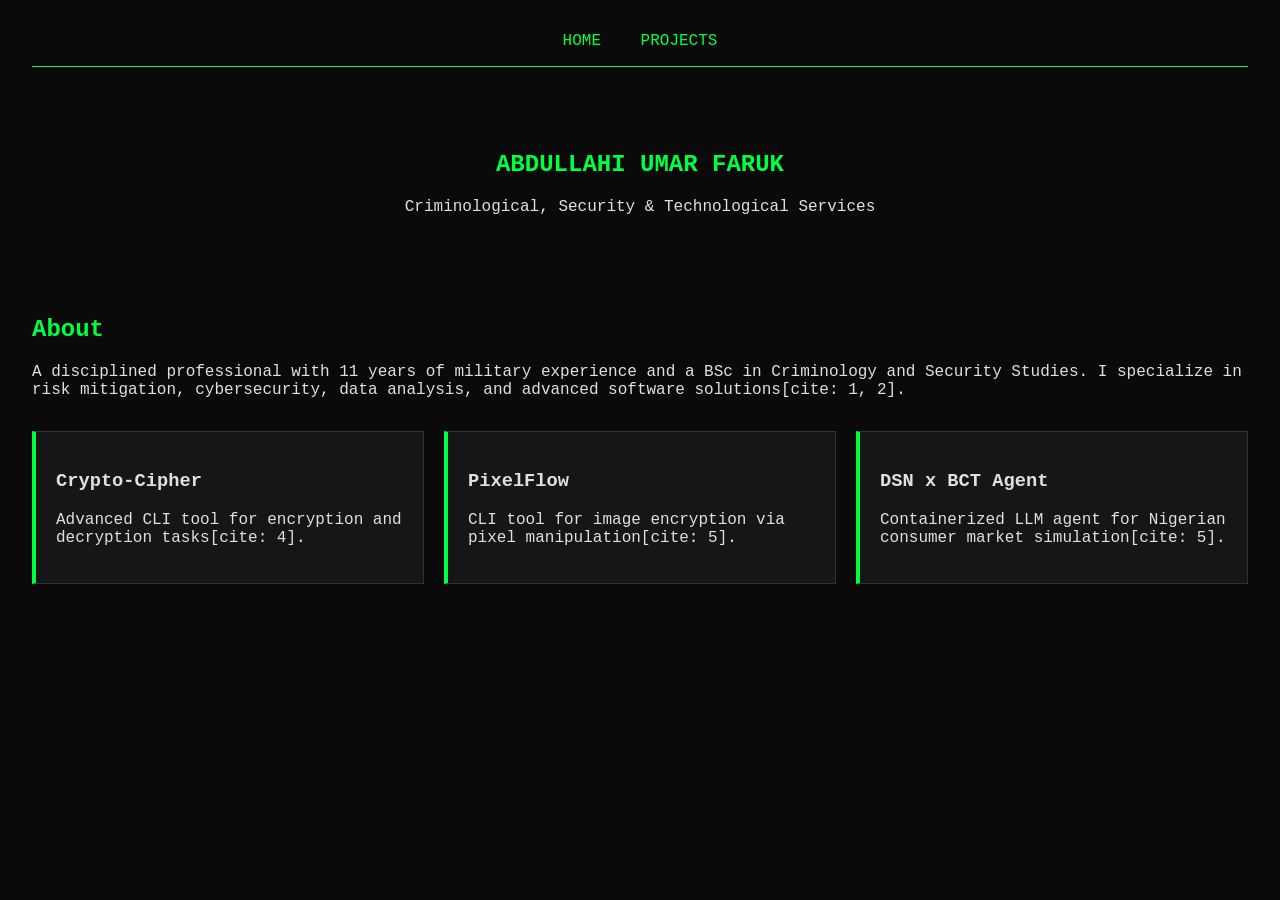
==== index.html @ 8161f335 "Update index.html" ====
<!DOCTYPE html>
<html lang="en">
<head>
    <meta charset="UTF-8">
    <title>Abdullahi Umar Faruk | Portfolio</title>
    <link rel="stylesheet" href="style.css">
</head>
<body>
    <nav>
        <a href="index.html">Home</a>
        <a href="projects.html">Projects</a>
    </nav>

    <section class="hero">
        <h1>Abdullahi Umar Faruk</h1>
        <p>Criminological, Security & Technological Services</p>
    </section>

    <section id="about">
        <h2>About</h2>
        <p>A disciplined professional with 11 years of military experience and a BSc in Criminology and Security Studies. I specialize in risk mitigation, cybersecurity, data analysis, and advanced software solutions[cite: 1, 2].</p>
    </section>

    <div class="project-grid">
        <div class="card">
            <h3>Crypto-Cipher</h3>
            <p>Advanced CLI tool for encryption and decryption tasks[cite: 4].</p>
        </div>
        <div class="card">
            <h3>PixelFlow</h3>
            <p>CLI tool for image encryption via pixel manipulation[cite: 5].</p>
        </div>
        <div class="card">
            <h3>DSN x BCT Agent</h3>
            <p>Containerized LLM agent for Nigerian consumer market simulation[cite: 5].</p>
        </div>
    </div>
</body>
</html>
---- style.css ----
:root {
    --bg-dark: #0a0a0a;
    --card-bg: #161616;
    --text-main: #e0e0e0;
    --accent: #00ff41;
}

body {
    background-color: var(--bg-dark);
    color: var(--text-main);
    font-family: 'JetBrains Mono', 'Courier New', monospace;
    padding: 2rem;
    margin: 0;
}

nav { border-bottom: 1px solid var(--accent); padding-bottom: 1rem; text-align: center; }
nav a { color: var(--accent); margin: 0 15px; text-decoration: none; text-transform: uppercase; }

.hero { text-align: center; padding: 4rem 0; }
.hero h1 { color: var(--accent); text-transform: uppercase; }

.project-grid {
    display: grid;
    grid-template-columns: repeat(auto-fit, minmax(300px, 1fr));
    gap: 20px;
    margin-top: 2rem;
}

.card {
    background: var(--card-bg);
    border: 1px solid #333;
    padding: 20px;
    border-left: 4px solid var(--accent);
}

h2 { color: var(--accent); }
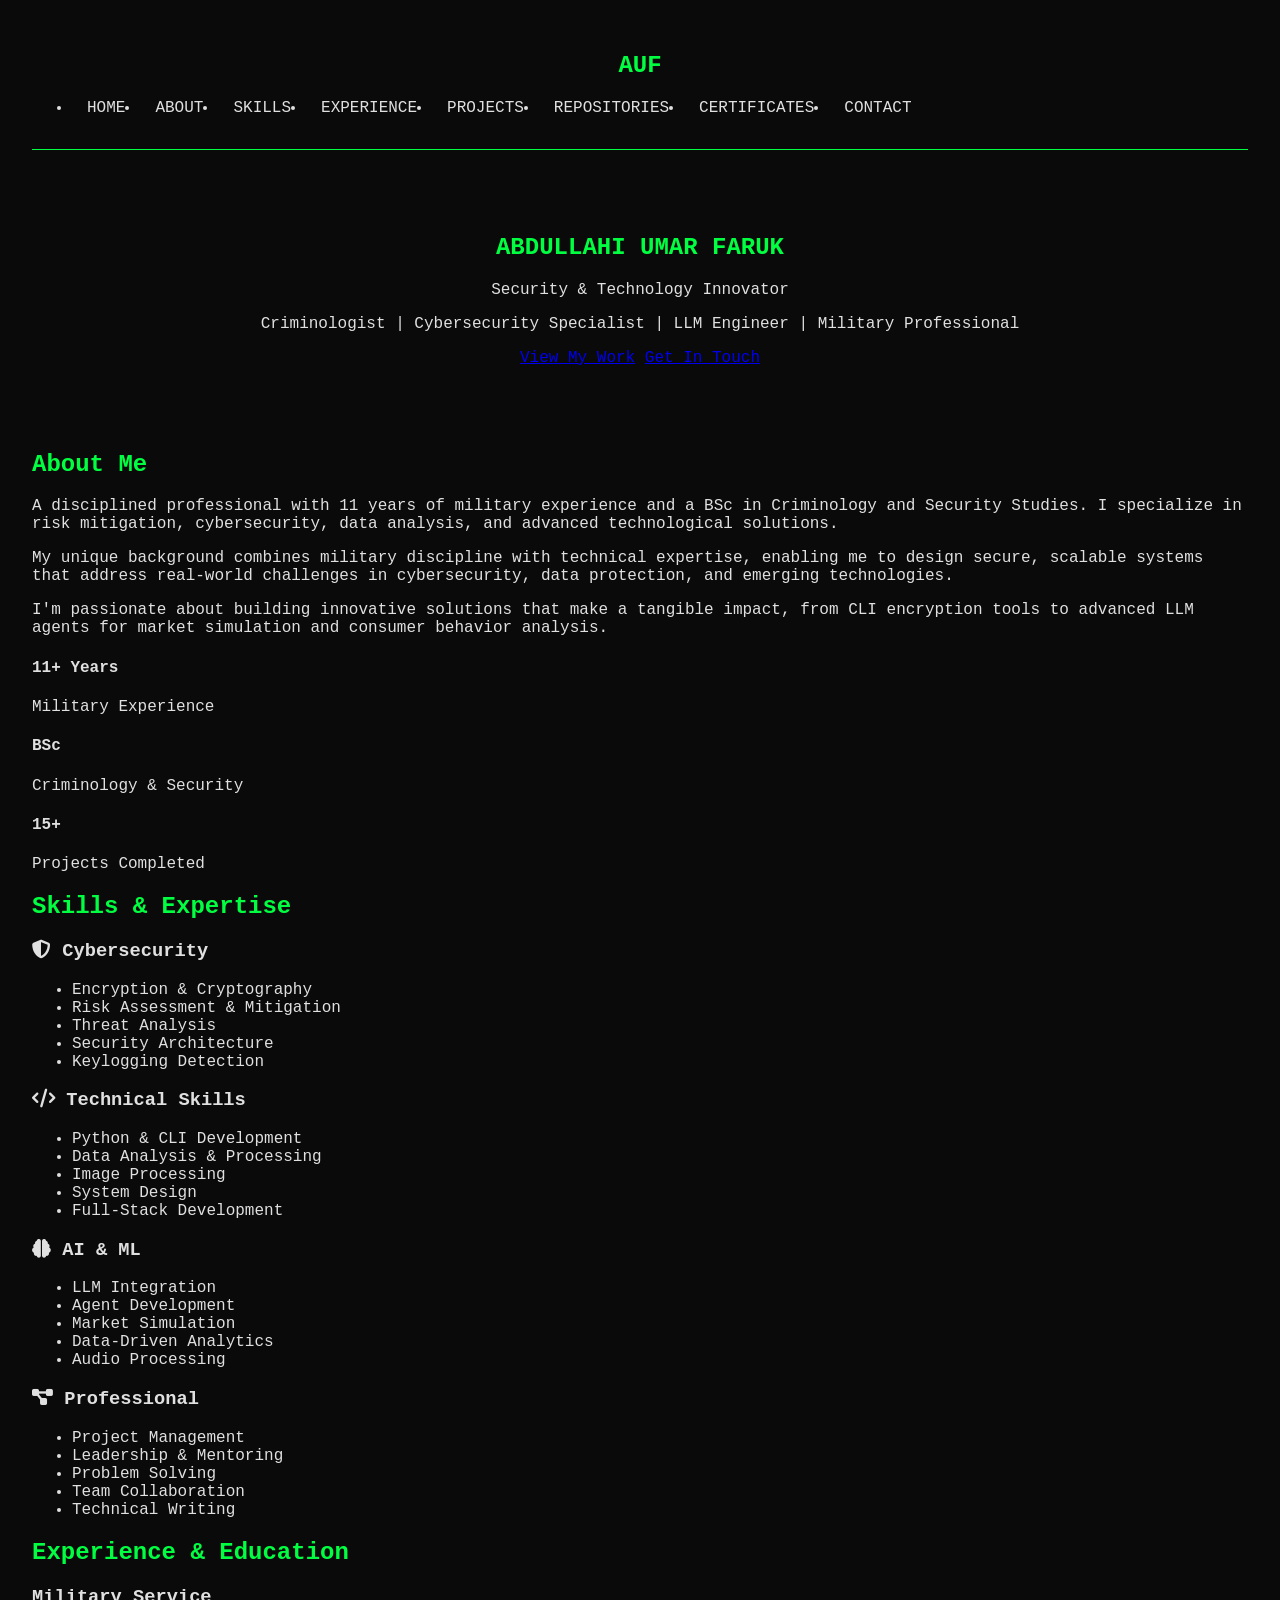
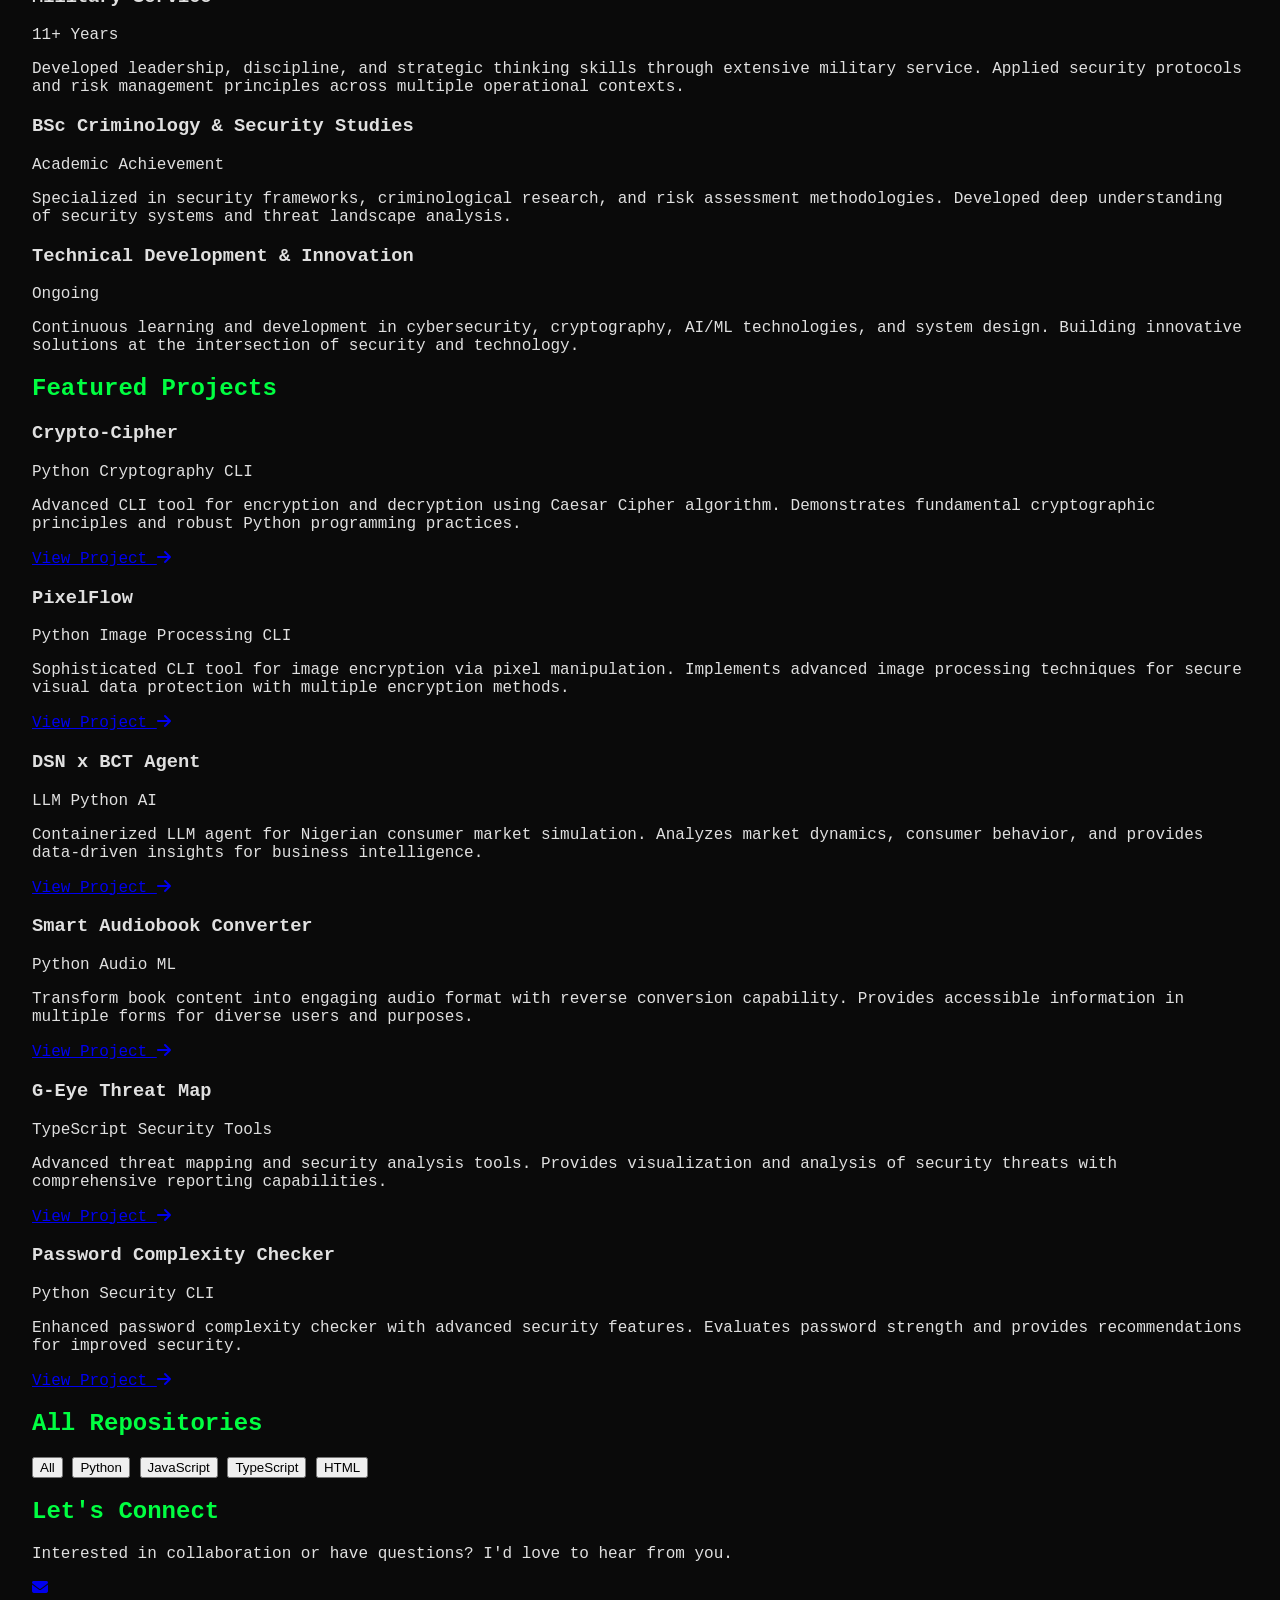
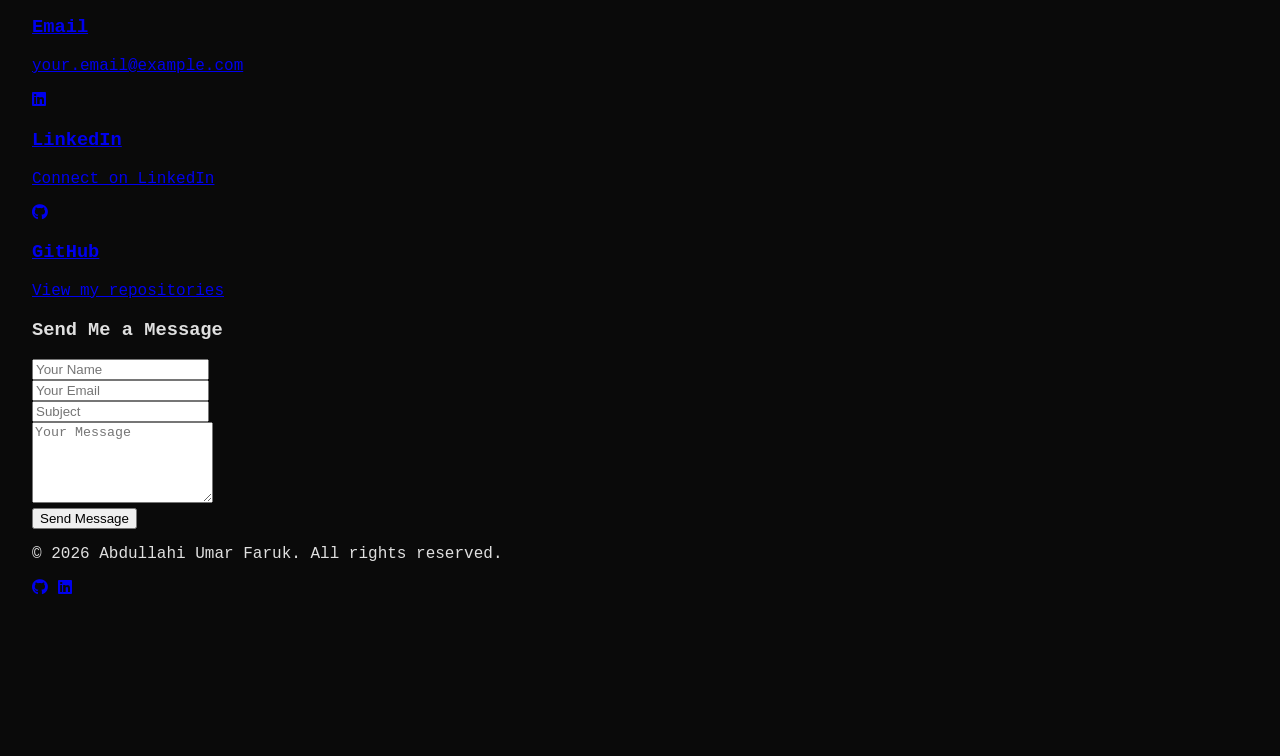
==== commit 0f3c0050: "Update index.html with repositories section and enhanced features" ====
--- a/index.html
+++ b/index.html
@@ -2,38 +2,359 @@
 <html lang="en">
 <head>
     <meta charset="UTF-8">
-    <title>Abdullahi Umar Faruk | Portfolio</title>
+    <meta name="viewport" content="width=device-width, initial-scale=1.0">
+    <title>Abdullahi Umar Faruk | Security & Technology Expert</title>
     <link rel="stylesheet" href="style.css">
+    <link rel="stylesheet" href="https://cdnjs.cloudflare.com/ajax/libs/font-awesome/6.4.0/css/all.min.css">
 </head>
 <body>
-    <nav>
-        <a href="index.html">Home</a>
-        <a href="projects.html">Projects</a>
+    <!-- Navigation -->
+    <nav class="navbar">
+        <div class="container">
+            <div class="nav-brand">
+                <h2>AUF</h2>
+            </div>
+            <ul class="nav-menu">
+                <li><a href="#home" class="nav-link">Home</a></li>
+                <li><a href="#about" class="nav-link">About</a></li>
+                <li><a href="#skills" class="nav-link">Skills</a></li>
+                <li><a href="#experience" class="nav-link">Experience</a></li>
+                <li><a href="#projects" class="nav-link">Projects</a></li>
+                <li><a href="#repositories" class="nav-link">Repositories</a></li>
+                <li><a href="certificates.html" class="nav-link">Certificates</a></li>
+                <li><a href="#contact" class="nav-link">Contact</a></li>
+            </ul>
+        </div>
     </nav>
 
-    <section class="hero">
-        <h1>Abdullahi Umar Faruk</h1>
-        <p>Criminological, Security & Technological Services</p>
-    </section>
-
-    <section id="about">
-        <h2>About</h2>
-        <p>A disciplined professional with 11 years of military experience and a BSc in Criminology and Security Studies. I specialize in risk mitigation, cybersecurity, data analysis, and advanced software solutions[cite: 1, 2].</p>
-    </section>
-
-    <div class="project-grid">
-        <div class="card">
-            <h3>Crypto-Cipher</h3>
-            <p>Advanced CLI tool for encryption and decryption tasks[cite: 4].</p>
-        </div>
-        <div class="card">
-            <h3>PixelFlow</h3>
-            <p>CLI tool for image encryption via pixel manipulation[cite: 5].</p>
-        </div>
-        <div class="card">
-            <h3>DSN x BCT Agent</h3>
-            <p>Containerized LLM agent for Nigerian consumer market simulation[cite: 5].</p>
-        </div>
-    </div>
+    <!-- Hero Section -->
+    <section id="home" class="hero">
+        <div class="container">
+            <div class="hero-content">
+                <h1 class="hero-title">Abdullahi Umar Faruk</h1>
+                <p class="hero-subtitle">Security & Technology Innovator</p>
+                <p class="hero-description">
+                    Criminologist | Cybersecurity Specialist | LLM Engineer | Military Professional
+                </p>
+                <div class="hero-cta">
+                    <a href="#projects" class="btn btn-primary">View My Work</a>
+                    <a href="#contact" class="btn btn-secondary">Get In Touch</a>
+                </div>
+            </div>
+        </div>
+    </section>
+
+    <!-- About Section -->
+    <section id="about" class="about">
+        <div class="container">
+            <h2>About Me</h2>
+            <div class="about-content">
+                <div class="about-text">
+                    <p>
+                        A disciplined professional with 11 years of military experience and a BSc in Criminology and Security Studies. I specialize in risk mitigation, cybersecurity, data analysis, and advanced technological solutions.
+                    </p>
+                    <p>
+                        My unique background combines military discipline with technical expertise, enabling me to design secure, scalable systems that address real-world challenges in cybersecurity, data protection, and emerging technologies.
+                    </p>
+                    <p>
+                        I'm passionate about building innovative solutions that make a tangible impact, from CLI encryption tools to advanced LLM agents for market simulation and consumer behavior analysis.
+                    </p>
+                </div>
+                <div class="about-highlights">
+                    <div class="highlight">
+                        <h4>11+ Years</h4>
+                        <p>Military Experience</p>
+                    </div>
+                    <div class="highlight">
+                        <h4>BSc</h4>
+                        <p>Criminology & Security</p>
+                    </div>
+                    <div class="highlight">
+                        <h4>15+</h4>
+                        <p>Projects Completed</p>
+                    </div>
+                </div>
+            </div>
+        </div>
+    </section>
+
+    <!-- Skills Section -->
+    <section id="skills" class="skills">
+        <div class="container">
+            <h2>Skills & Expertise</h2>
+            <div class="skills-grid">
+                <div class="skill-category">
+                    <h3><i class="fas fa-shield-alt"></i> Cybersecurity</h3>
+                    <ul>
+                        <li>Encryption & Cryptography</li>
+                        <li>Risk Assessment & Mitigation</li>
+                        <li>Threat Analysis</li>
+                        <li>Security Architecture</li>
+                        <li>Keylogging Detection</li>
+                    </ul>
+                </div>
+                <div class="skill-category">
+                    <h3><i class="fas fa-code"></i> Technical Skills</h3>
+                    <ul>
+                        <li>Python & CLI Development</li>
+                        <li>Data Analysis & Processing</li>
+                        <li>Image Processing</li>
+                        <li>System Design</li>
+                        <li>Full-Stack Development</li>
+                    </ul>
+                </div>
+                <div class="skill-category">
+                    <h3><i class="fas fa-brain"></i> AI & ML</h3>
+                    <ul>
+                        <li>LLM Integration</li>
+                        <li>Agent Development</li>
+                        <li>Market Simulation</li>
+                        <li>Data-Driven Analytics</li>
+                        <li>Audio Processing</li>
+                    </ul>
+                </div>
+                <div class="skill-category">
+                    <h3><i class="fas fa-project-diagram"></i> Professional</h3>
+                    <ul>
+                        <li>Project Management</li>
+                        <li>Leadership & Mentoring</li>
+                        <li>Problem Solving</li>
+                        <li>Team Collaboration</li>
+                        <li>Technical Writing</li>
+                    </ul>
+                </div>
+            </div>
+        </div>
+    </section>
+
+    <!-- Experience Section -->
+    <section id="experience" class="experience">
+        <div class="container">
+            <h2>Experience & Education</h2>
+            <div class="timeline">
+                <div class="timeline-item">
+                    <div class="timeline-marker"></div>
+                    <div class="timeline-content">
+                        <h3>Military Service</h3>
+                        <p class="timeline-period">11+ Years</p>
+                        <p>Developed leadership, discipline, and strategic thinking skills through extensive military service. Applied security protocols and risk management principles across multiple operational contexts.</p>
+                    </div>
+                </div>
+                <div class="timeline-item">
+                    <div class="timeline-marker"></div>
+                    <div class="timeline-content">
+                        <h3>BSc Criminology & Security Studies</h3>
+                        <p class="timeline-period">Academic Achievement</p>
+                        <p>Specialized in security frameworks, criminological research, and risk assessment methodologies. Developed deep understanding of security systems and threat landscape analysis.</p>
+                    </div>
+                </div>
+                <div class="timeline-item">
+                    <div class="timeline-marker"></div>
+                    <div class="timeline-content">
+                        <h3>Technical Development & Innovation</h3>
+                        <p class="timeline-period">Ongoing</p>
+                        <p>Continuous learning and development in cybersecurity, cryptography, AI/ML technologies, and system design. Building innovative solutions at the intersection of security and technology.</p>
+                    </div>
+                </div>
+            </div>
+        </div>
+    </section>
+
+    <!-- Featured Projects Section -->
+    <section id="projects" class="projects">
+        <div class="container">
+            <h2>Featured Projects</h2>
+            <div class="projects-grid">
+                <div class="project-card">
+                    <div class="project-header">
+                        <h3>Crypto-Cipher</h3>
+                        <div class="project-tags">
+                            <span class="tag">Python</span>
+                            <span class="tag">Cryptography</span>
+                            <span class="tag">CLI</span>
+                        </div>
+                    </div>
+                    <p class="project-description">
+                        Advanced CLI tool for encryption and decryption using Caesar Cipher algorithm. Demonstrates fundamental cryptographic principles and robust Python programming practices.
+                    </p>
+                    <div class="project-footer">
+                        <a href="https://github.com/donfaruk19/crypto-cipher" target="_blank" class="project-link">
+                            View Project <i class="fas fa-arrow-right"></i>
+                        </a>
+                    </div>
+                </div>
+
+                <div class="project-card">
+                    <div class="project-header">
+                        <h3>PixelFlow</h3>
+                        <div class="project-tags">
+                            <span class="tag">Python</span>
+                            <span class="tag">Image Processing</span>
+                            <span class="tag">CLI</span>
+                        </div>
+                    </div>
+                    <p class="project-description">
+                        Sophisticated CLI tool for image encryption via pixel manipulation. Implements advanced image processing techniques for secure visual data protection with multiple encryption methods.
+                    </p>
+                    <div class="project-footer">
+                        <a href="https://github.com/donfaruk19/PixelFlow" target="_blank" class="project-link">
+                            View Project <i class="fas fa-arrow-right"></i>
+                        </a>
+                    </div>
+                </div>
+
+                <div class="project-card">
+                    <div class="project-header">
+                        <h3>DSN x BCT Agent</h3>
+                        <div class="project-tags">
+                            <span class="tag">LLM</span>
+                            <span class="tag">Python</span>
+                            <span class="tag">AI</span>
+                        </div>
+                    </div>
+                    <p class="project-description">
+                        Containerized LLM agent for Nigerian consumer market simulation. Analyzes market dynamics, consumer behavior, and provides data-driven insights for business intelligence.
+                    </p>
+                    <div class="project-footer">
+                        <a href="https://github.com/donfaruk19/dsn-bct-agent" target="_blank" class="project-link">
+                            View Project <i class="fas fa-arrow-right"></i>
+                        </a>
+                    </div>
+                </div>
+
+                <div class="project-card">
+                    <div class="project-header">
+                        <h3>Smart Audiobook Converter</h3>
+                        <div class="project-tags">
+                            <span class="tag">Python</span>
+                            <span class="tag">Audio</span>
+                            <span class="tag">ML</span>
+                        </div>
+                    </div>
+                    <p class="project-description">
+                        Transform book content into engaging audio format with reverse conversion capability. Provides accessible information in multiple forms for diverse users and purposes.
+                    </p>
+                    <div class="project-footer">
+                        <a href="https://github.com/donfaruk19/Smart_audiobook_converter" target="_blank" class="project-link">
+                            View Project <i class="fas fa-arrow-right"></i>
+                        </a>
+                    </div>
+                </div>
+
+                <div class="project-card">
+                    <div class="project-header">
+                        <h3>G-Eye Threat Map</h3>
+                        <div class="project-tags">
+                            <span class="tag">TypeScript</span>
+                            <span class="tag">Security</span>
+                            <span class="tag">Tools</span>
+                        </div>
+                    </div>
+                    <p class="project-description">
+                        Advanced threat mapping and security analysis tools. Provides visualization and analysis of security threats with comprehensive reporting capabilities.
+                    </p>
+                    <div class="project-footer">
+                        <a href="https://github.com/donfaruk19/G-eye" target="_blank" class="project-link">
+                            View Project <i class="fas fa-arrow-right"></i>
+                        </a>
+                    </div>
+                </div>
+
+                <div class="project-card">
+                    <div class="project-header">
+                        <h3>Password Complexity Checker</h3>
+                        <div class="project-tags">
+                            <span class="tag">Python</span>
+                            <span class="tag">Security</span>
+                            <span class="tag">CLI</span>
+                        </div>
+                    </div>
+                    <p class="project-description">
+                        Enhanced password complexity checker with advanced security features. Evaluates password strength and provides recommendations for improved security.
+                    </p>
+                    <div class="project-footer">
+                        <a href="https://github.com/donfaruk19/passchecker" target="_blank" class="project-link">
+                            View Project <i class="fas fa-arrow-right"></i>
+                        </a>
+                    </div>
+                </div>
+            </div>
+        </div>
+    </section>
+
+    <!-- Repositories Section -->
+    <section id="repositories" class="repositories">
+        <div class="container">
+            <h2>All Repositories</h2>
+            <div class="repo-filter">
+                <button class="filter-btn active" data-filter="all">All</button>
+                <button class="filter-btn" data-filter="Python">Python</button>
+                <button class="filter-btn" data-filter="JavaScript">JavaScript</button>
+                <button class="filter-btn" data-filter="TypeScript">TypeScript</button>
+                <button class="filter-btn" data-filter="HTML">HTML</button>
+            </div>
+            <div class="repositories-grid" id="reposContainer">
+                <!-- Repos will be loaded here via JavaScript -->
+            </div>
+        </div>
+    </section>
+
+    <!-- Contact Section -->
+    <section id="contact" class="contact">
+        <div class="container">
+            <h2>Let's Connect</h2>
+            <p class="contact-subtitle">Interested in collaboration or have questions? I'd love to hear from you.</p>
+            
+            <div class="contact-methods">
+                <a href="mailto:your.email@example.com" class="contact-card">
+                    <i class="fas fa-envelope"></i>
+                    <h3>Email</h3>
+                    <p>your.email@example.com</p>
+                </a>
+                <a href="https://linkedin.com/in/yourusername" class="contact-card">
+                    <i class="fab fa-linkedin"></i>
+                    <h3>LinkedIn</h3>
+                    <p>Connect on LinkedIn</p>
+                </a>
+                <a href="https://github.com/donfaruk19" class="contact-card">
+                    <i class="fab fa-github"></i>
+                    <h3>GitHub</h3>
+                    <p>View my repositories</p>
+                </a>
+            </div>
+
+            <div class="contact-form-section">
+                <h3>Send Me a Message</h3>
+                <form class="contact-form" id="contactForm">
+                    <div class="form-group">
+                        <input type="text" placeholder="Your Name" required>
+                    </div>
+                    <div class="form-group">
+                        <input type="email" placeholder="Your Email" required>
+                    </div>
+                    <div class="form-group">
+                        <input type="text" placeholder="Subject" required>
+                    </div>
+                    <div class="form-group">
+                        <textarea placeholder="Your Message" rows="5" required></textarea>
+                    </div>
+                    <button type="submit" class="btn btn-primary">Send Message</button>
+                </form>
+            </div>
+        </div>
+    </section>
+
+    <!-- Footer -->
+    <footer class="footer">
+        <div class="container">
+            <p>&copy; 2026 Abdullahi Umar Faruk. All rights reserved.</p>
+            <div class="social-links">
+                <a href="https://github.com/donfaruk19" target="_blank"><i class="fab fa-github"></i></a>
+                <a href="https://linkedin.com/in/yourusername" target="_blank"><i class="fab fa-linkedin"></i></a>
+            </div>
+        </div>
+    </footer>
+
+    <script src="script.js"></script>
 </body>
 </html>
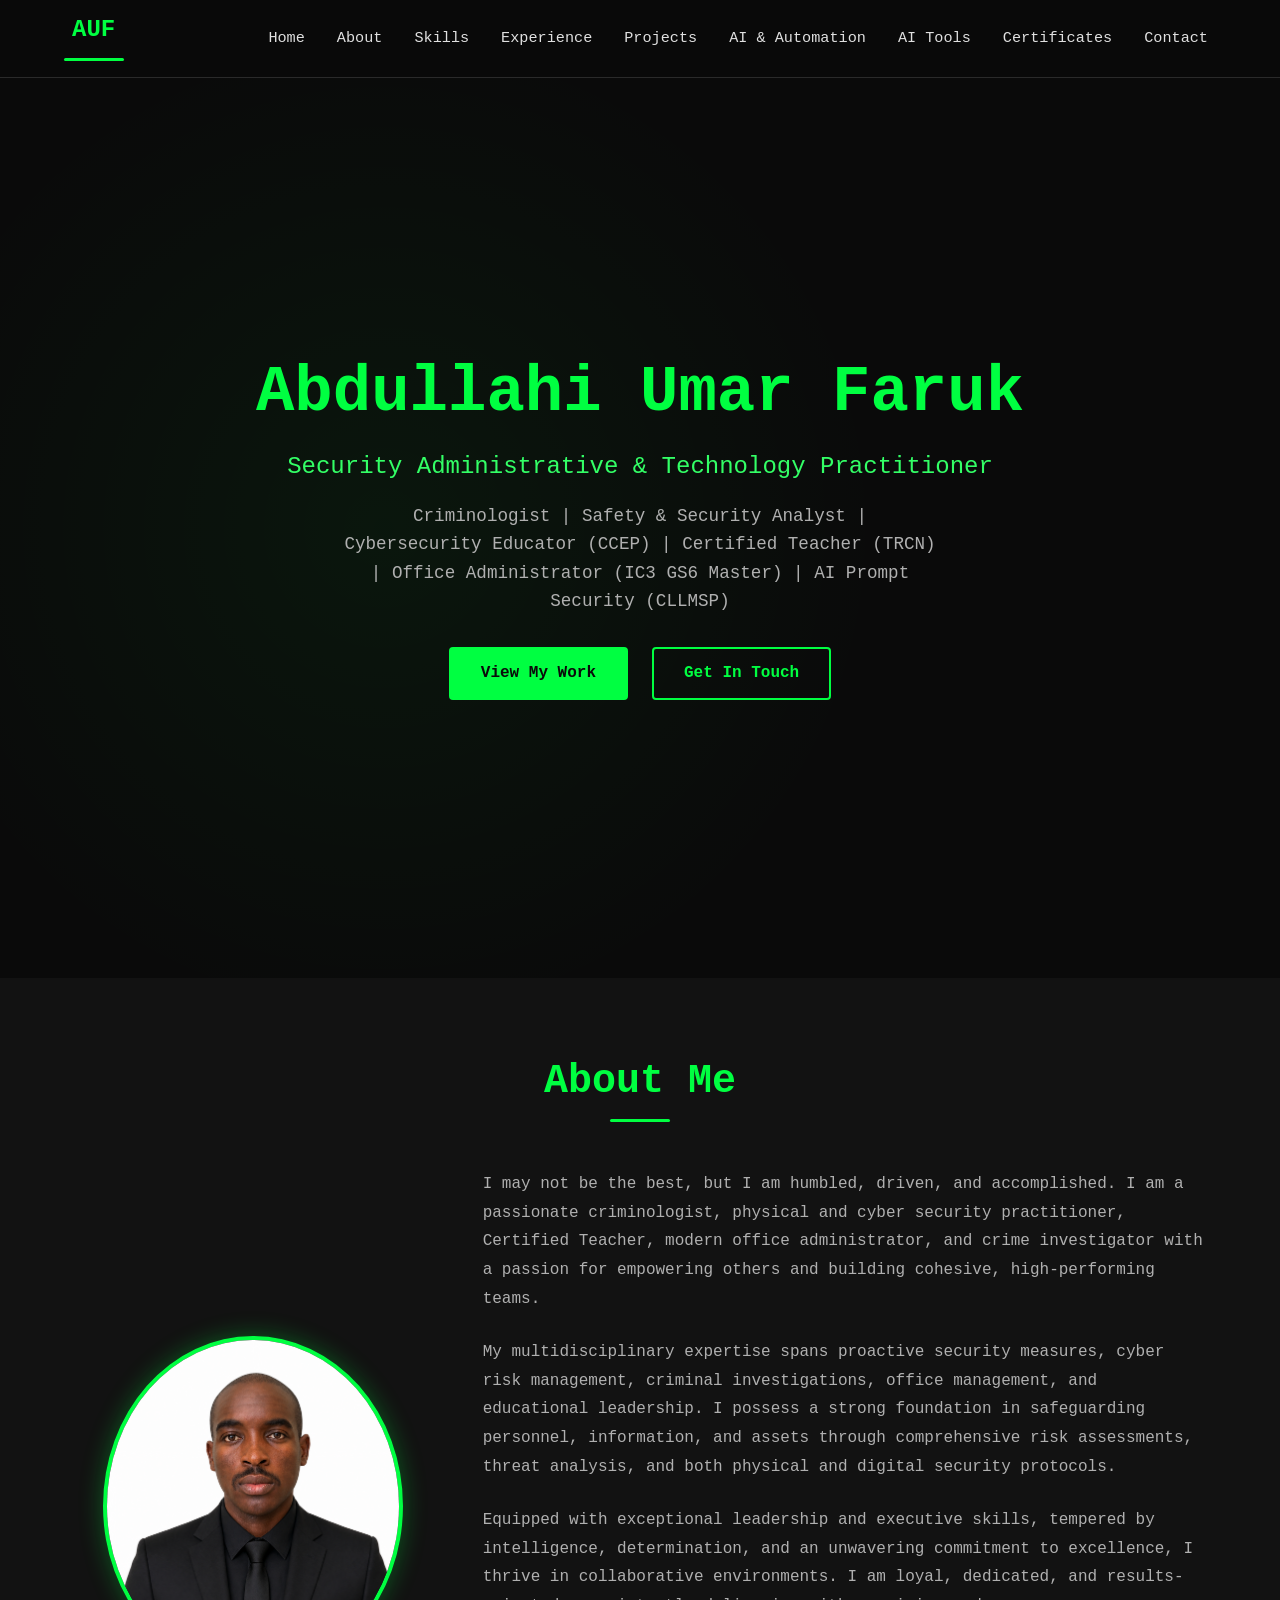
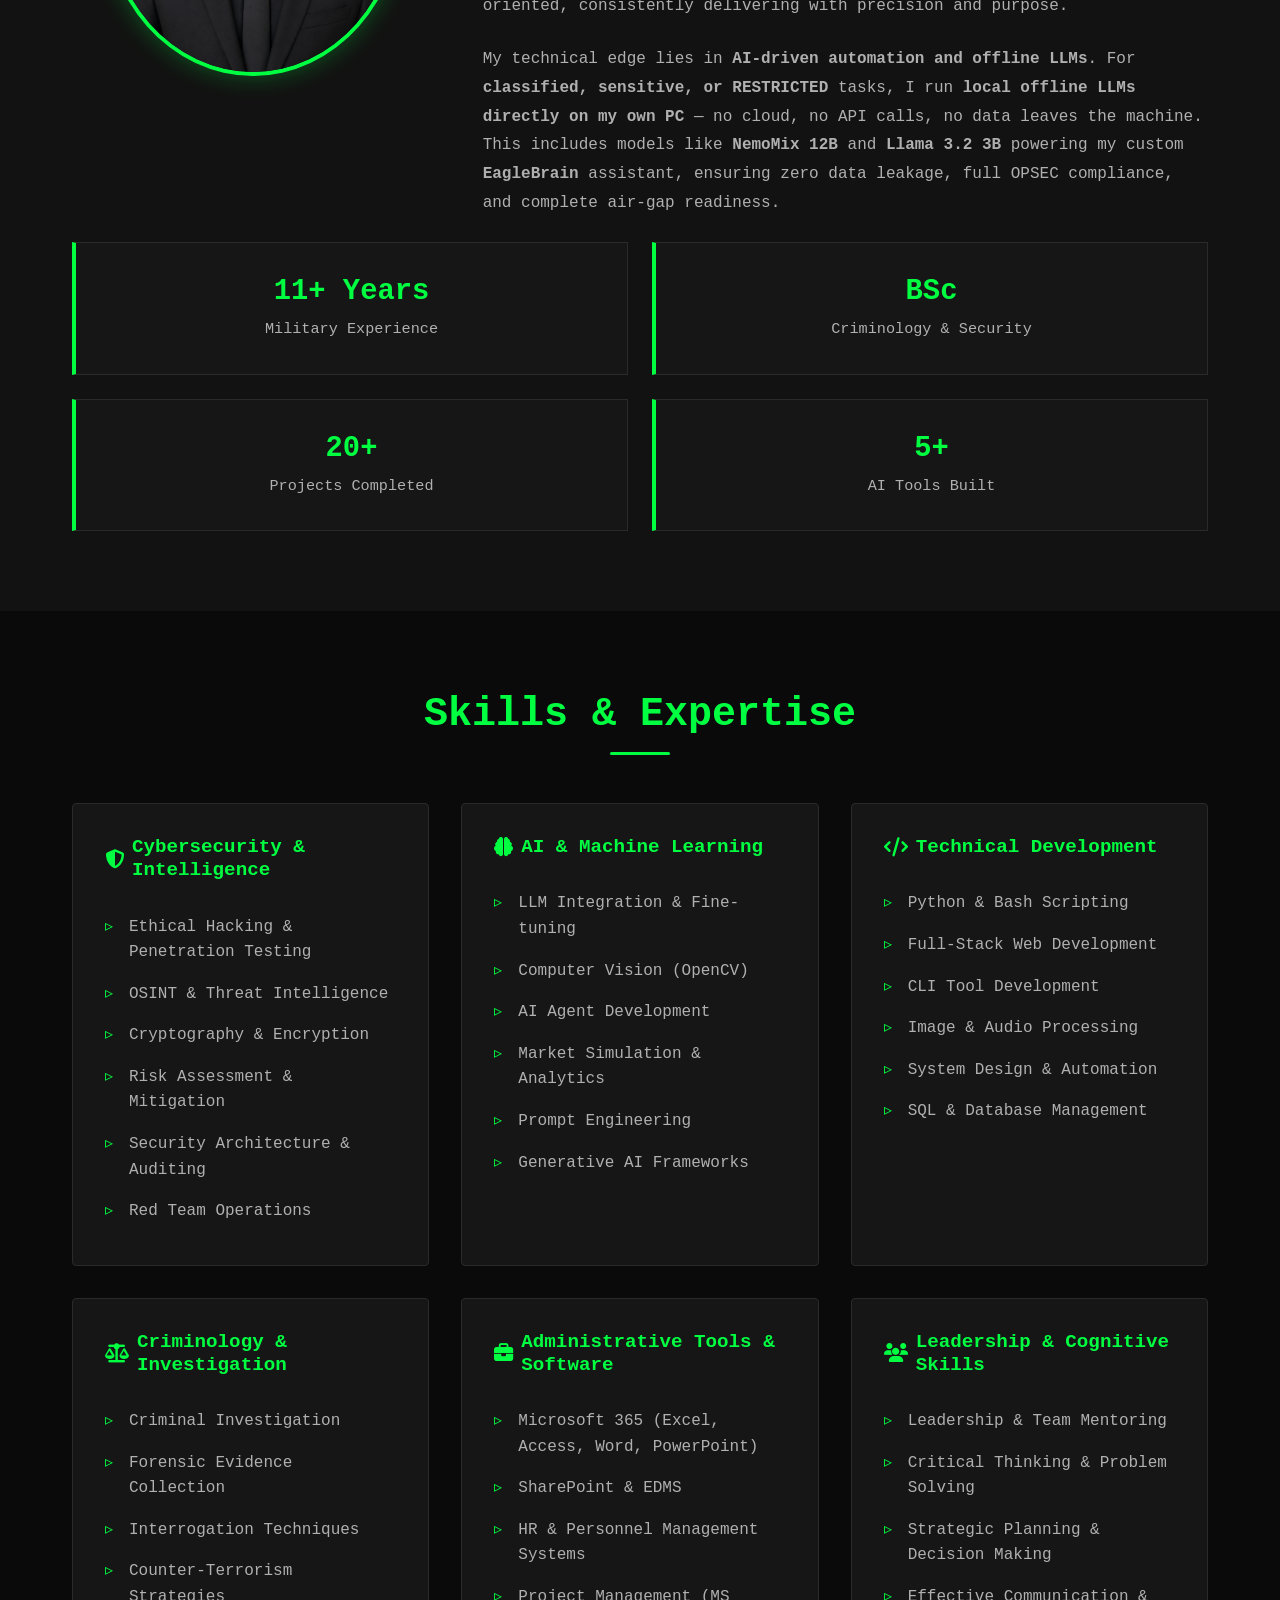
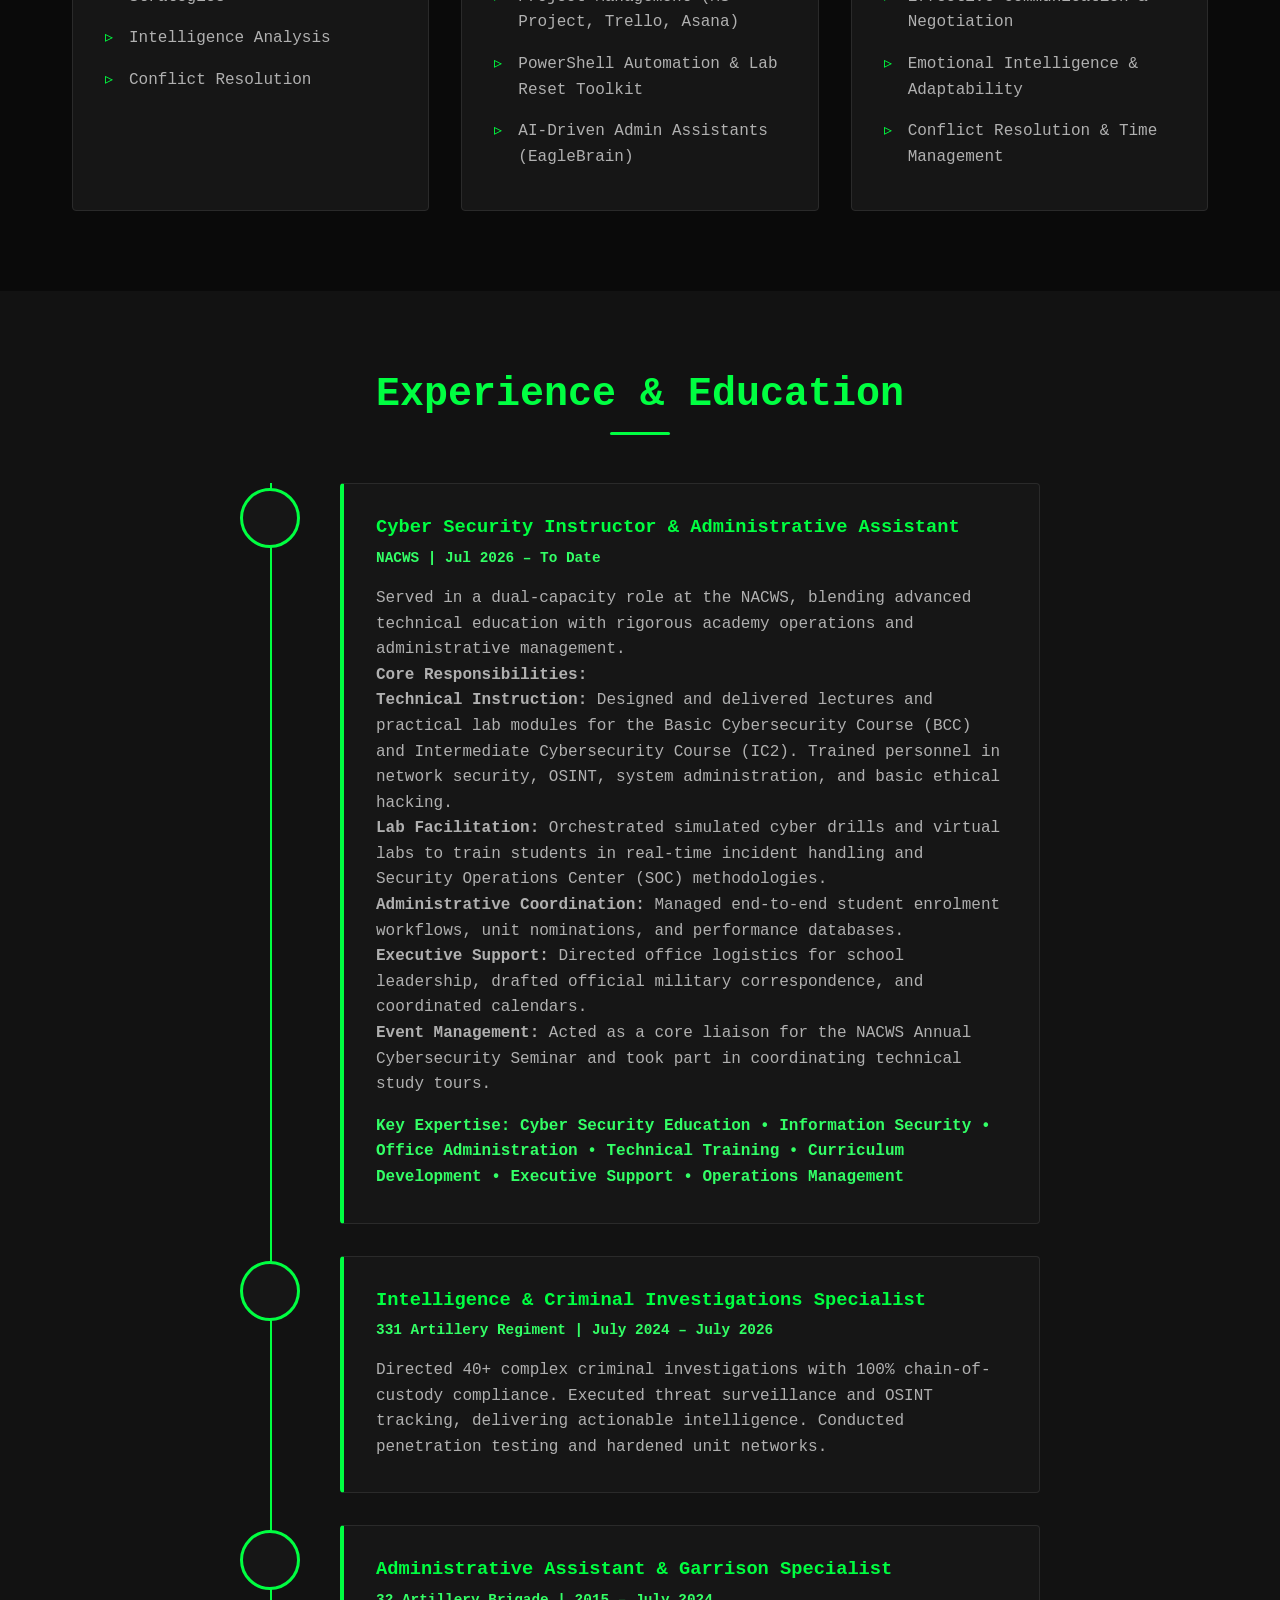
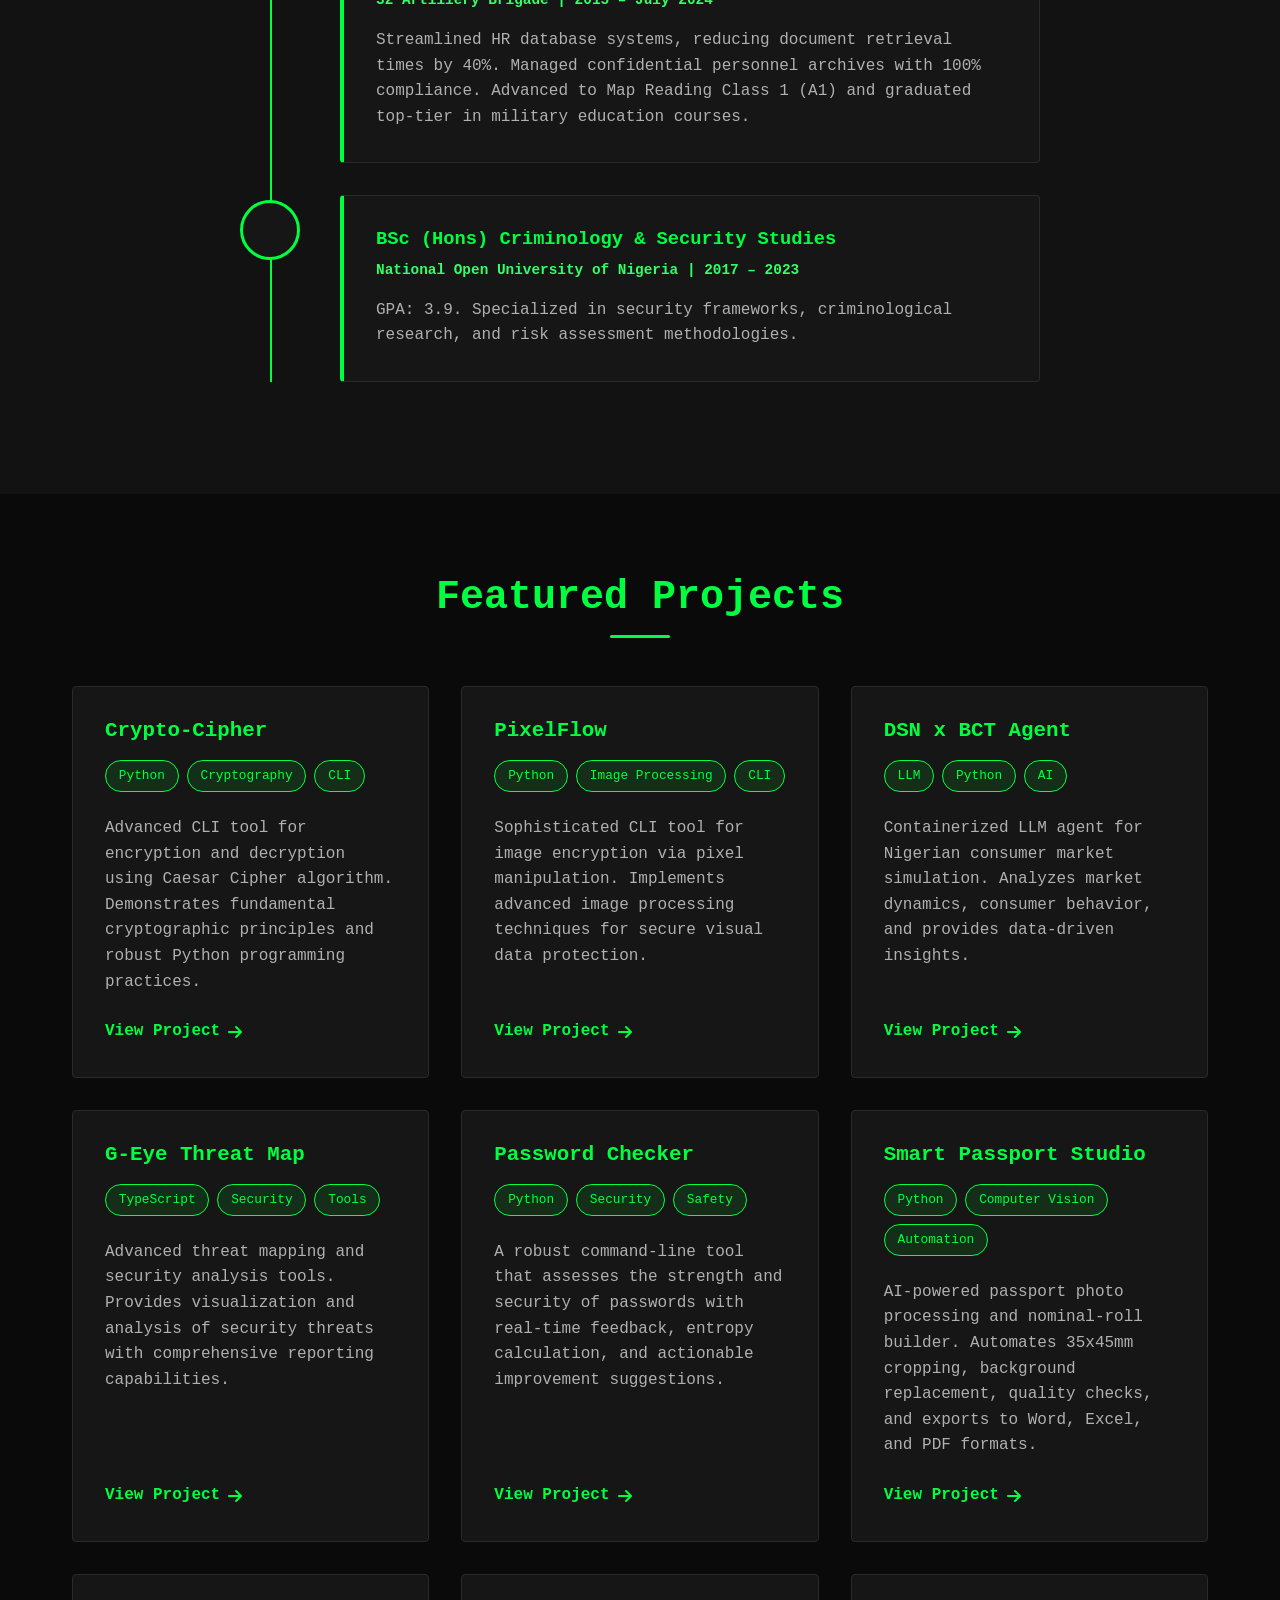
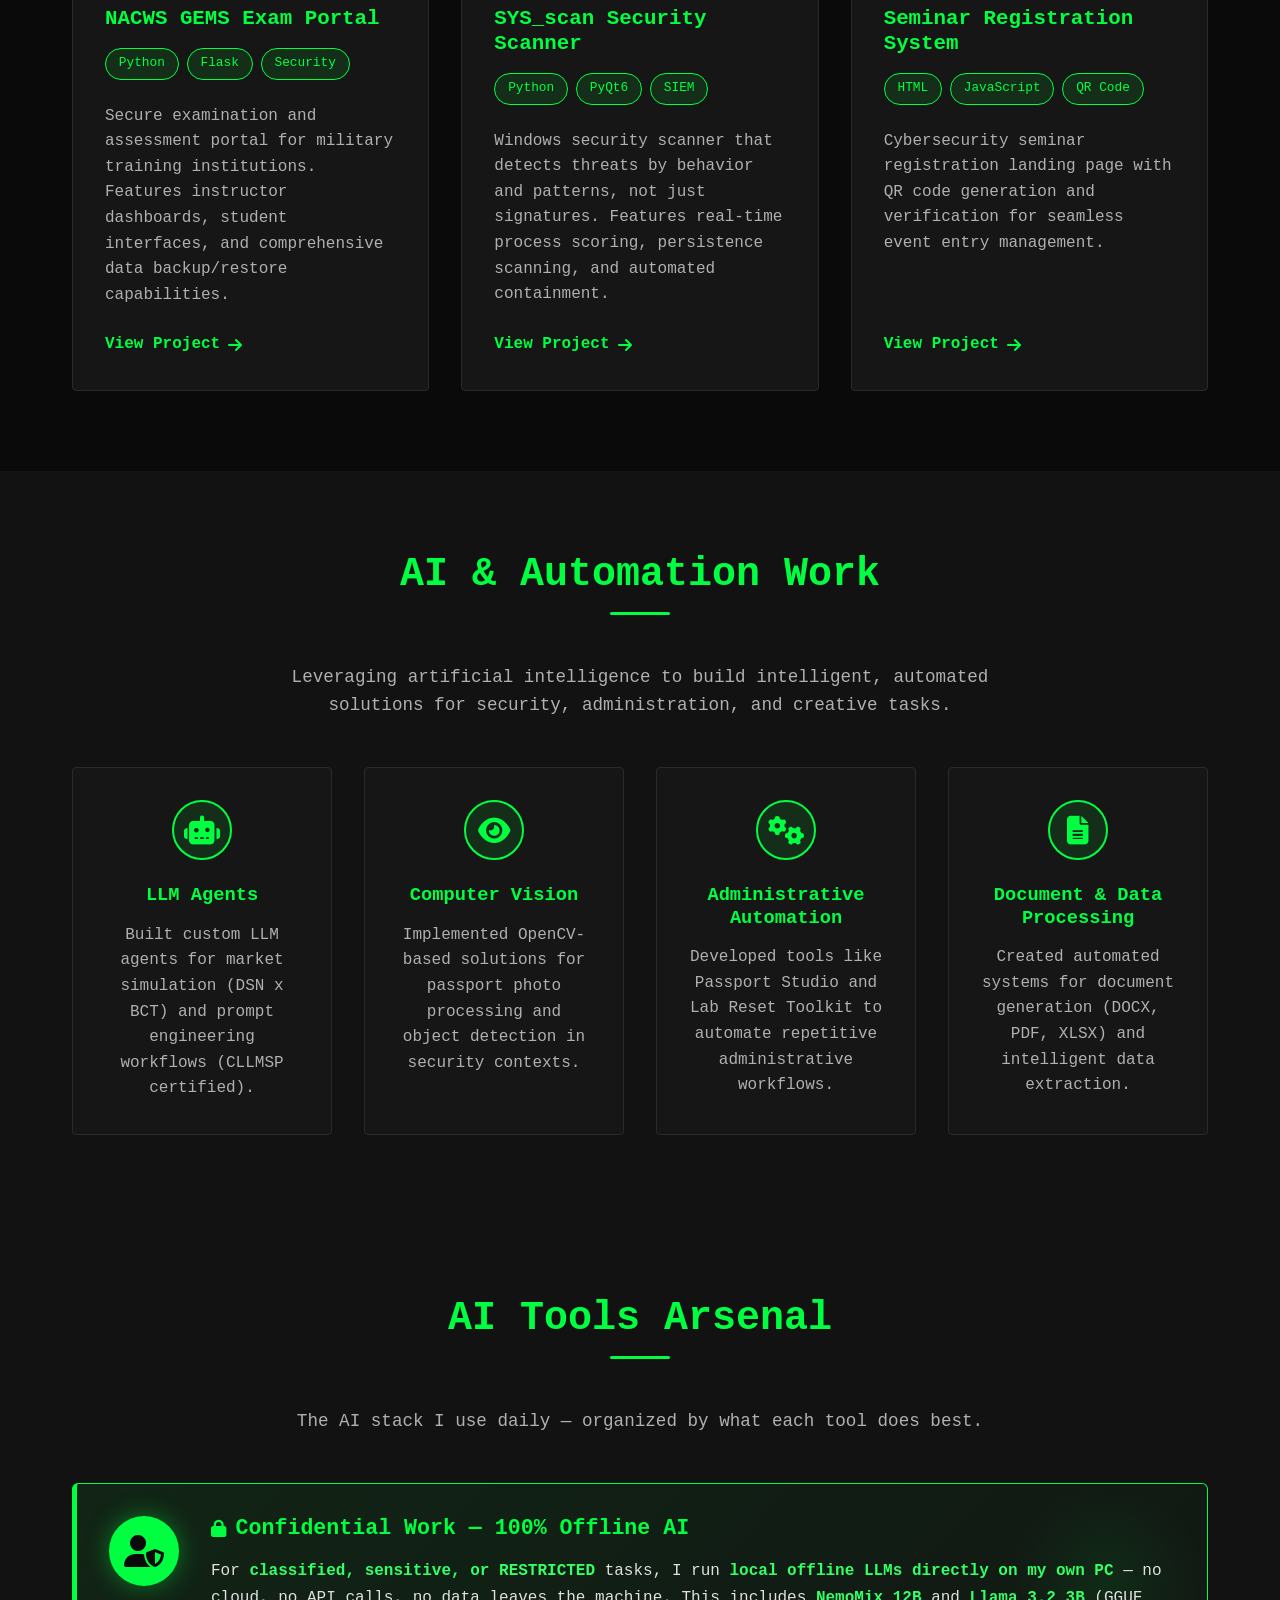
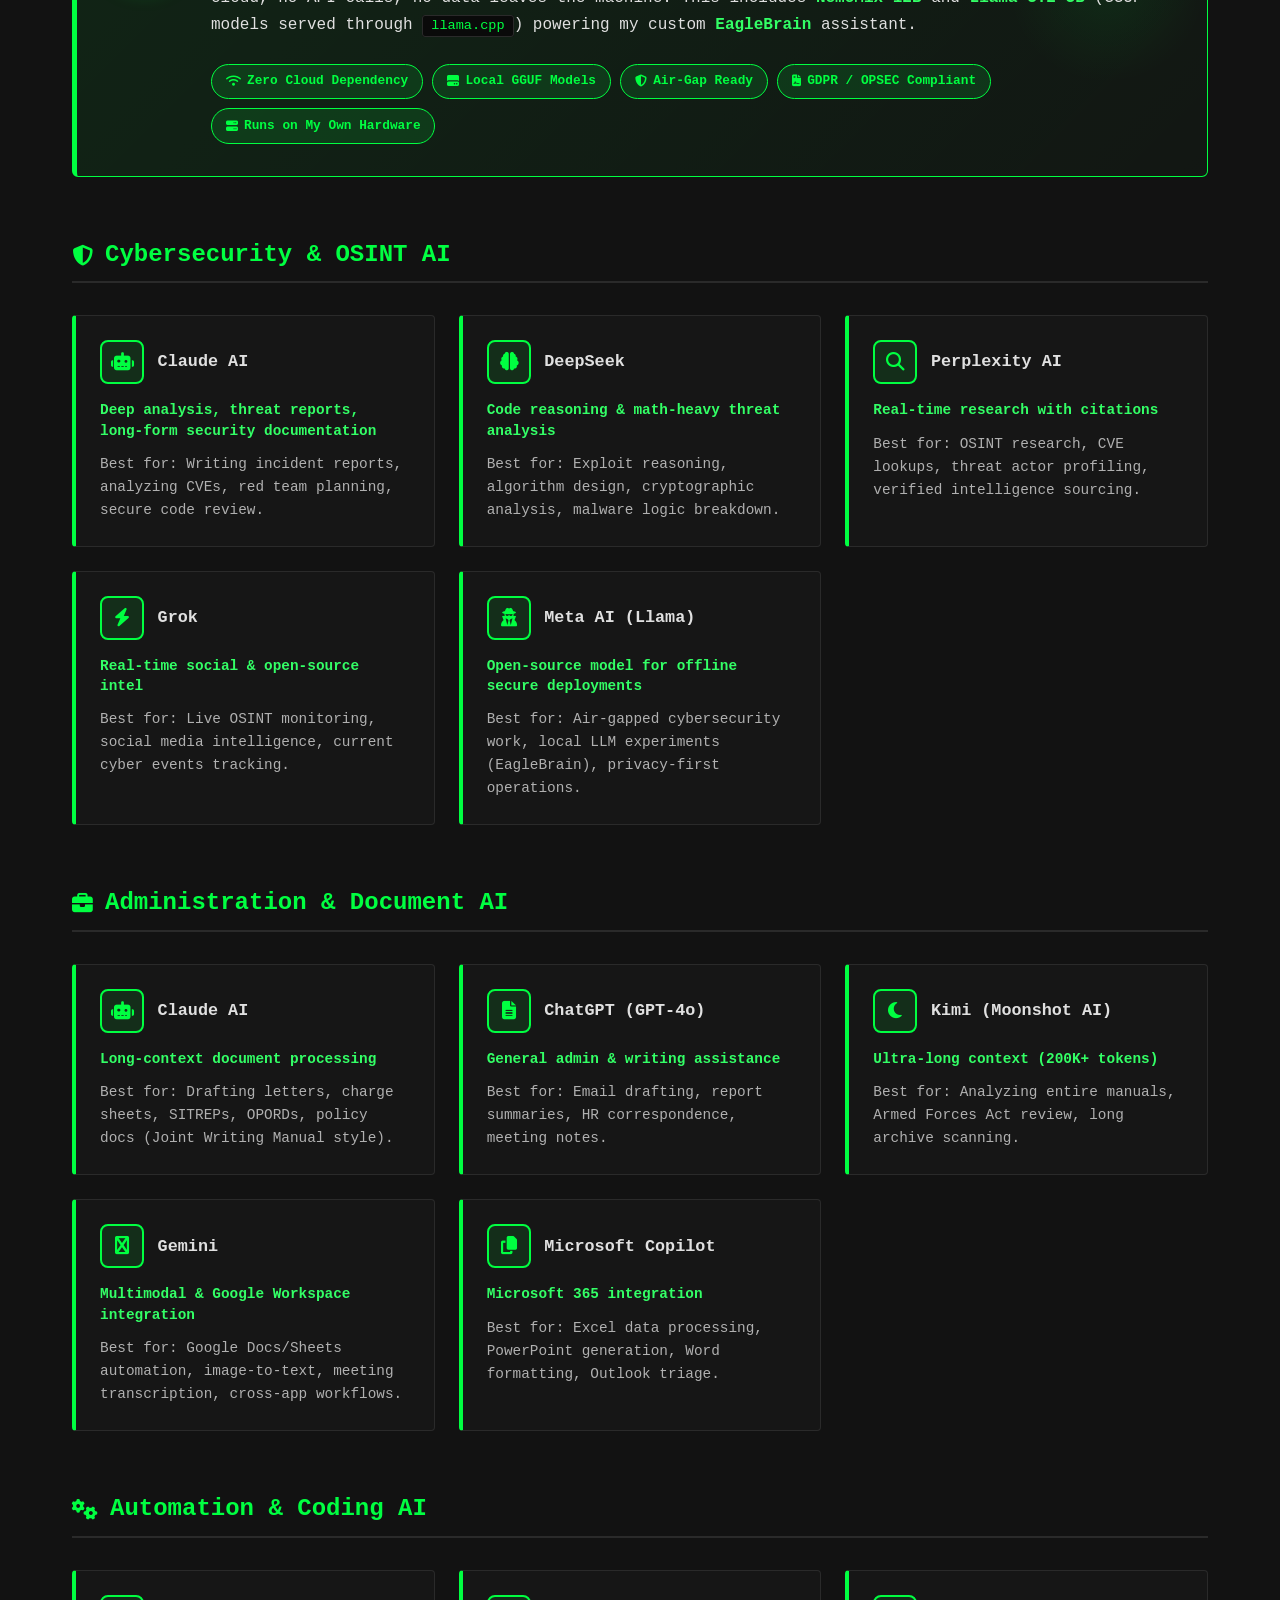
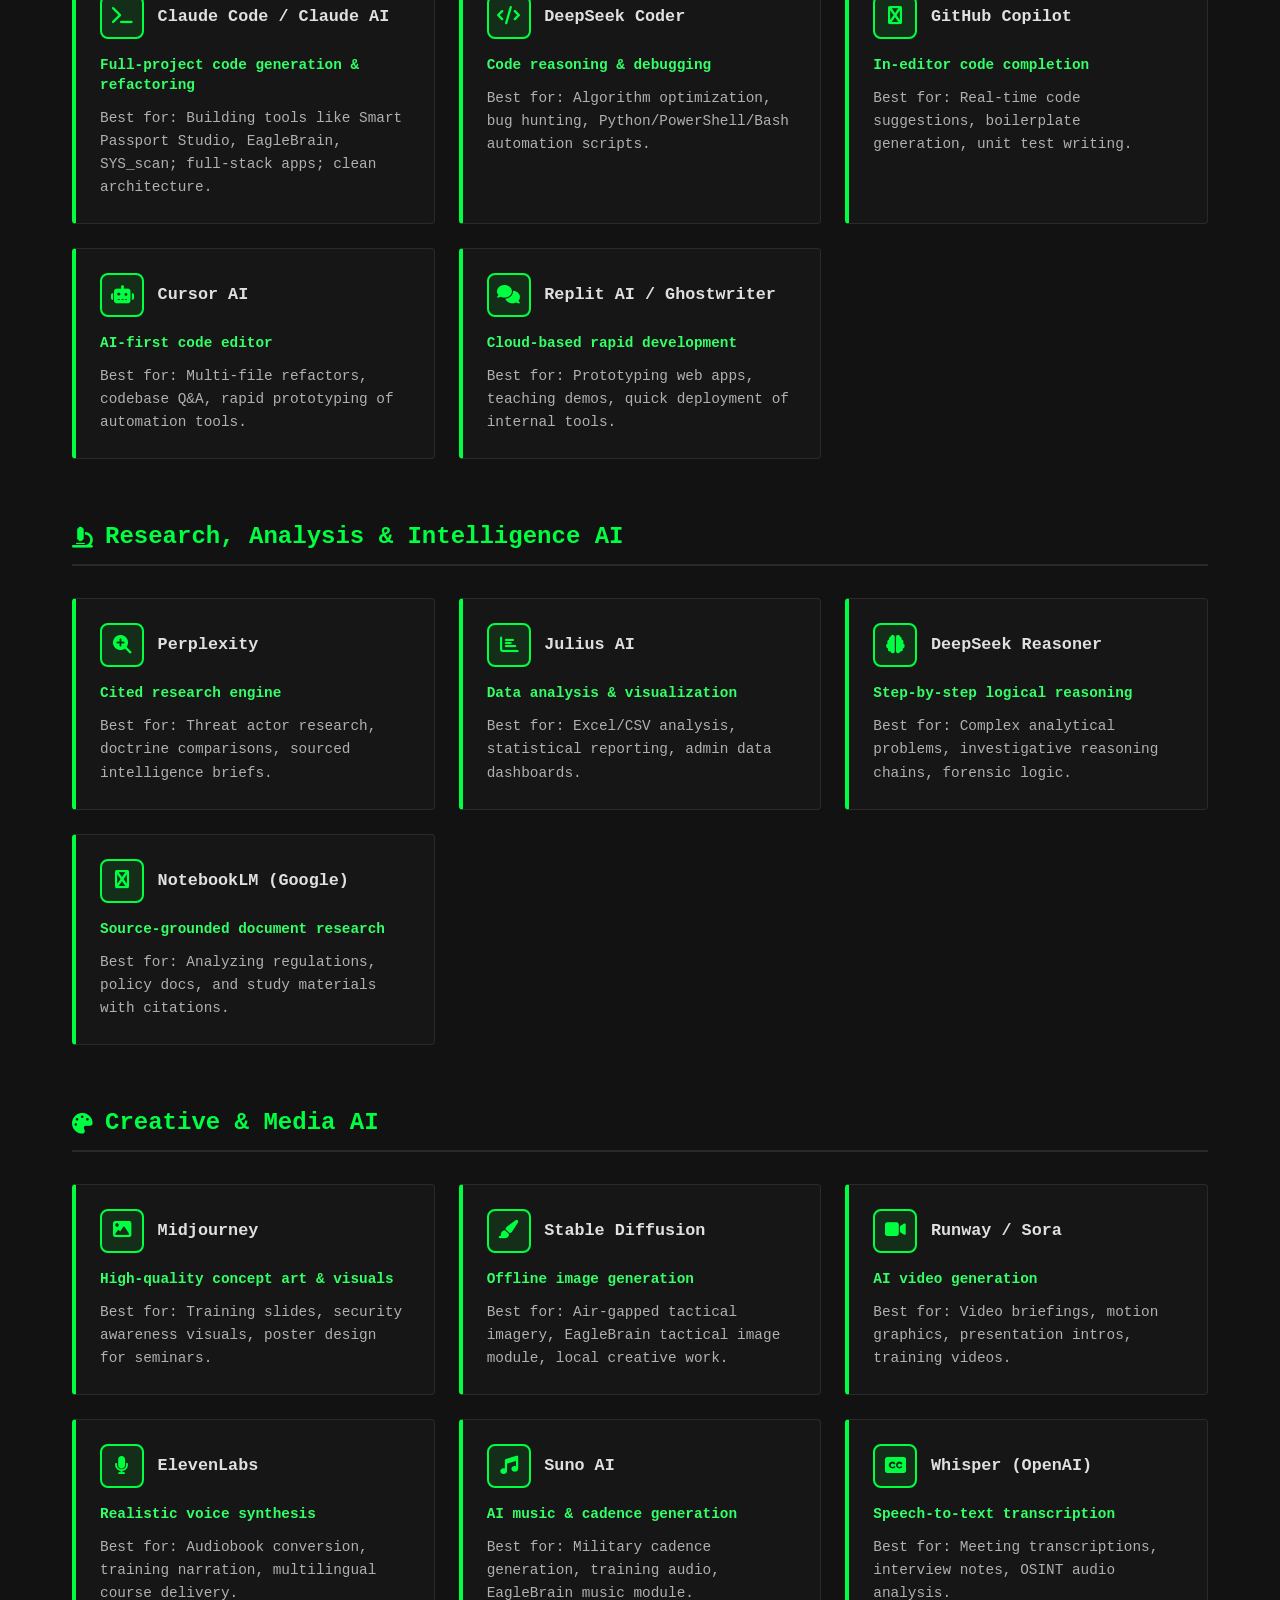
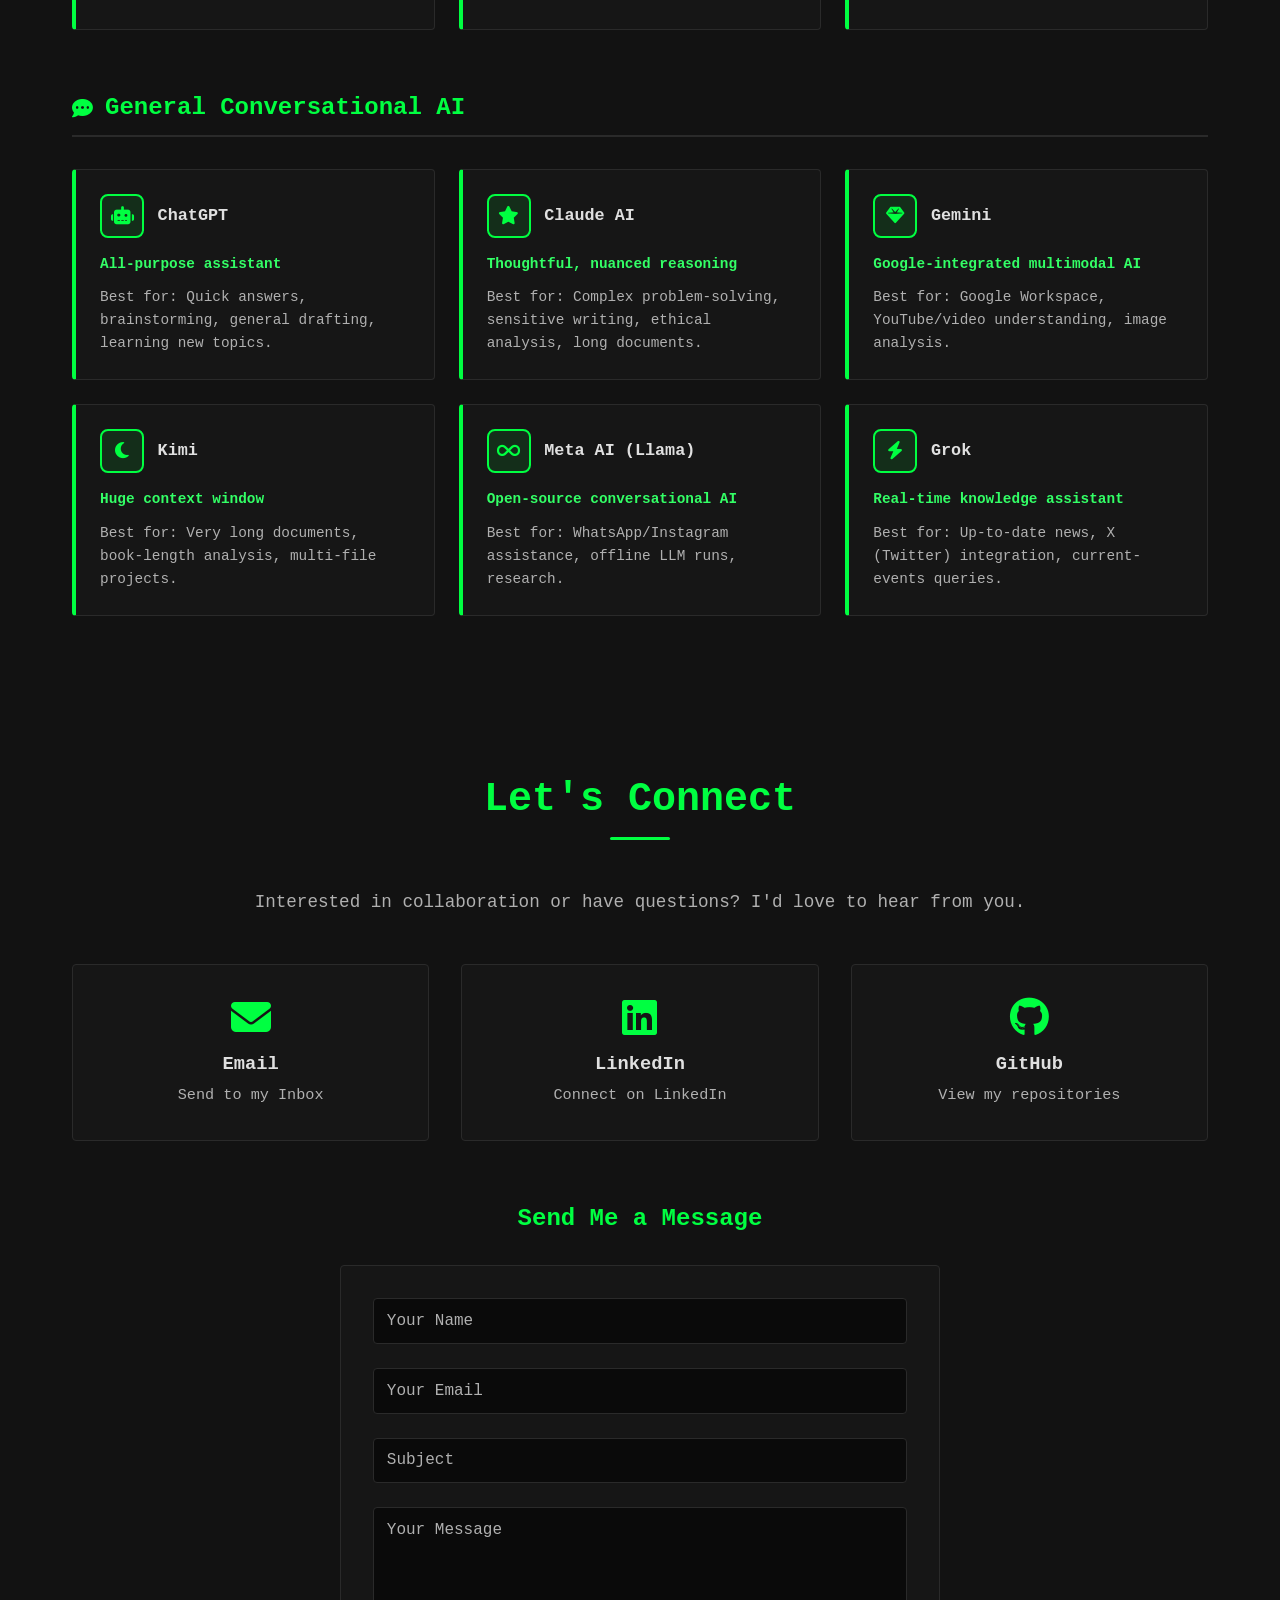
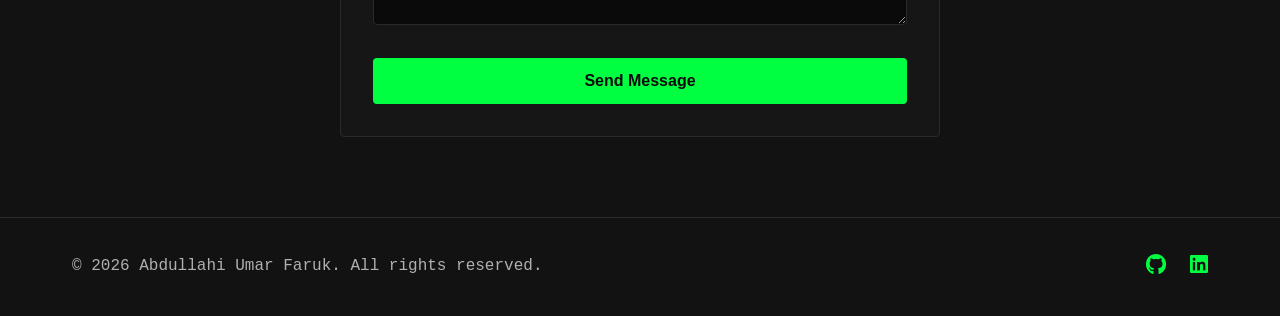
==== commit 2a779703: "Add files via upload" ====
--- a/index.html
+++ b/index.html
@@ -3,7 +3,7 @@
 <head>
     <meta charset="UTF-8">
     <meta name="viewport" content="width=device-width, initial-scale=1.0">
-    <title>Abdullahi Umar Faruk | Security & Technology Expert</title>
+    <title>Abdullahi Umar Faruk | Sy, Admin AI & Tech Practitioner</title>
     <link rel="stylesheet" href="style.css">
     <link rel="stylesheet" href="https://cdnjs.cloudflare.com/ajax/libs/font-awesome/6.4.0/css/all.min.css">
 </head>
@@ -20,7 +20,8 @@
                 <li><a href="#skills" class="nav-link">Skills</a></li>
                 <li><a href="#experience" class="nav-link">Experience</a></li>
                 <li><a href="#projects" class="nav-link">Projects</a></li>
-                <li><a href="#repositories" class="nav-link">Repositories</a></li>
+                <li><a href="#ai-automation" class="nav-link">AI & Automation</a></li>
+                <li><a href="#ai-tools" class="nav-link">AI Tools</a></li>
                 <li><a href="certificates.html" class="nav-link">Certificates</a></li>
                 <li><a href="#contact" class="nav-link">Contact</a></li>
             </ul>
@@ -32,9 +33,9 @@
         <div class="container">
             <div class="hero-content">
                 <h1 class="hero-title">Abdullahi Umar Faruk</h1>
-                <p class="hero-subtitle">Security & Technology Innovator</p>
-                <p class="hero-description">
-                    Criminologist | Cybersecurity Specialist | LLM Engineer | Military Professional
+
+                <p class="hero-subtitle">Security Administrative & Technology Practitioner</p>
+                <p class="hero-description"> Criminologist | Safety & Security Analyst | Cybersecurity Educator (CCEP) | Certified Teacher (TRCN) | Office Administrator (IC3 GS6 Master) | AI Prompt Security (CLLMSP)
                 </p>
                 <div class="hero-cta">
                     <a href="#projects" class="btn btn-primary">View My Work</a>
@@ -49,16 +50,23 @@
         <div class="container">
             <h2>About Me</h2>
             <div class="about-content">
-                <div class="about-text">
-                    <p>
-                        A disciplined professional with 11 years of military experience and a BSc in Criminology and Security Studies. I specialize in risk mitigation, cybersecurity, data analysis, and advanced technological solutions.
-                    </p>
-                    <p>
-                        My unique background combines military discipline with technical expertise, enabling me to design secure, scalable systems that address real-world challenges in cybersecurity, data protection, and emerging technologies.
-                    </p>
-                    <p>
-                        I'm passionate about building innovative solutions that make a tangible impact, from CLI encryption tools to advanced LLM agents for market simulation and consumer behavior analysis.
-                    </p>
+            <div class="about-image">
+                  <img src="profile.png" alt="Abdullahi Umar Faruk" class="profile-img">
+            </div>
+               <div class="about-text">
+    <p>
+        I may not be the best, but I am humbled, driven, and accomplished. I am a passionate criminologist, physical and cyber security practitioner, Certified Teacher, modern office administrator, and crime investigator with a passion for empowering others and building cohesive, high-performing teams.
+    </p>
+    <p>
+        My multidisciplinary expertise spans proactive security measures, cyber risk management, criminal investigations, office management, and educational leadership. I possess a strong foundation in safeguarding personnel, information, and assets through comprehensive risk assessments, threat analysis, and both physical and digital security protocols.
+    </p>
+    <p>
+        Equipped with exceptional leadership and executive skills, tempered by intelligence, determination, and an unwavering commitment to excellence, I thrive in collaborative environments. I am loyal, dedicated, and results-oriented, consistently delivering with precision and purpose.
+    </p>
+    <p>
+        My technical edge lies in <strong>AI-driven automation and offline LLMs</strong>. For <strong>classified, sensitive, or RESTRICTED</strong> tasks, I run <strong>local offline LLMs directly on my own PC</strong> — no cloud, no API calls, no data leaves the machine. This includes models like <strong>NemoMix 12B</strong> and <strong>Llama 3.2 3B</strong> powering my custom <strong>EagleBrain</strong> assistant, ensuring zero data leakage, full OPSEC compliance, and complete air-gap readiness.
+    </p>
+        </div>
                 </div>
                 <div class="about-highlights">
                     <div class="highlight">
@@ -70,8 +78,12 @@
                         <p>Criminology & Security</p>
                     </div>
                     <div class="highlight">
-                        <h4>15+</h4>
+                        <h4>20+</h4>
                         <p>Projects Completed</p>
+                    </div>
+                    <div class="highlight">
+                        <h4>5+</h4>
+                        <p>AI Tools Built</p>
                     </div>
                 </div>
             </div>
@@ -84,45 +96,71 @@
             <h2>Skills & Expertise</h2>
             <div class="skills-grid">
                 <div class="skill-category">
-                    <h3><i class="fas fa-shield-alt"></i> Cybersecurity</h3>
+                    <h3><i class="fas fa-shield-alt"></i> Cybersecurity & Intelligence</h3>
                     <ul>
-                        <li>Encryption & Cryptography</li>
+                        <li>Ethical Hacking & Penetration Testing</li>
+                        <li>OSINT & Threat Intelligence</li>
+                        <li>Cryptography & Encryption</li>
                         <li>Risk Assessment & Mitigation</li>
-                        <li>Threat Analysis</li>
-                        <li>Security Architecture</li>
-                        <li>Keylogging Detection</li>
+                        <li>Security Architecture & Auditing</li>
+                        <li>Red Team Operations</li>
                     </ul>
                 </div>
                 <div class="skill-category">
-                    <h3><i class="fas fa-code"></i> Technical Skills</h3>
+                    <h3><i class="fas fa-brain"></i> AI & Machine Learning</h3>
                     <ul>
-                        <li>Python & CLI Development</li>
-                        <li>Data Analysis & Processing</li>
-                        <li>Image Processing</li>
-                        <li>System Design</li>
-                        <li>Full-Stack Development</li>
+                        <li>LLM Integration & Fine-tuning</li>
+                        <li>Computer Vision (OpenCV)</li>
+                        <li>AI Agent Development</li>
+                        <li>Market Simulation & Analytics</li>
+                        <li>Prompt Engineering</li>
+                        <li>Generative AI Frameworks</li>
                     </ul>
                 </div>
                 <div class="skill-category">
-                    <h3><i class="fas fa-brain"></i> AI & ML</h3>
+                    <h3><i class="fas fa-code"></i> Technical Development</h3>
                     <ul>
-                        <li>LLM Integration</li>
-                        <li>Agent Development</li>
-                        <li>Market Simulation</li>
-                        <li>Data-Driven Analytics</li>
-                        <li>Audio Processing</li>
+                        <li>Python & Bash Scripting</li>
+                        <li>Full-Stack Web Development</li>
+                        <li>CLI Tool Development</li>
+                        <li>Image & Audio Processing</li>
+                        <li>System Design & Automation</li>
+                        <li>SQL & Database Management</li>
                     </ul>
                 </div>
                 <div class="skill-category">
-                    <h3><i class="fas fa-project-diagram"></i> Professional</h3>
+                    <h3><i class="fas fa-balance-scale"></i> Criminology & Investigation</h3>
                     <ul>
-                        <li>Project Management</li>
-                        <li>Leadership & Mentoring</li>
-                        <li>Problem Solving</li>
-                        <li>Team Collaboration</li>
-                        <li>Technical Writing</li>
+                        <li>Criminal Investigation</li>
+                        <li>Forensic Evidence Collection</li>
+                        <li>Interrogation Techniques</li>
+                        <li>Counter-Terrorism Strategies</li>
+                        <li>Intelligence Analysis</li>
+                        <li>Conflict Resolution</li>
                     </ul>
                 </div>
+                <div class="skill-category">
+                    <h3><i class="fas fa-briefcase"></i> Administrative Tools & Software</h3>
+                    <ul>
+                        <li>Microsoft 365 (Excel, Access, Word, PowerPoint)</li>
+                        <li>SharePoint & EDMS</li>
+                        <li>HR & Personnel Management Systems</li>
+                        <li>Project Management (MS Project, Trello, Asana)</li>
+                        <li>PowerShell Automation & Lab Reset Toolkit</li>
+                        <li>AI-Driven Admin Assistants (EagleBrain)</li>
+                    </ul>
+                </div>
+                <div class="skill-category">
+                  <h3><i class="fas fa-users"></i> Leadership & Cognitive Skills</h3>
+                  <ul>
+                      <li>Leadership & Team Mentoring</li>
+                      <li>Critical Thinking & Problem Solving</li>
+                      <li>Strategic Planning & Decision Making</li>
+                      <li>Effective Communication & Negotiation</li>
+                      <li>Emotional Intelligence & Adaptability</li>
+                      <li>Conflict Resolution & Time Management</li>
+                  </ul>
+              </div>
             </div>
         </div>
     </section>
@@ -132,28 +170,43 @@
         <div class="container">
             <h2>Experience & Education</h2>
             <div class="timeline">
+                    <div class="timeline-item">
+                    <div class="timeline-marker"></div>
+                    <div class="timeline-content">
+                        <h3>Cyber Security Instructor & Administrative Assistant</h3>
+                        <p class="timeline-period">NACWS | Jul 2026 – To Date</p>
+                        <p>Served in a dual-capacity role at the NACWS, blending advanced technical education with rigorous academy operations and administrative management.</p>
+                        <p><strong>Core Responsibilities:</strong></p>
+                        <p><strong>Technical Instruction:</strong> Designed and delivered lectures and practical lab modules for the Basic Cybersecurity Course (BCC) and Intermediate Cybersecurity Course (IC2). Trained personnel in network security, OSINT, system administration, and basic ethical hacking.</p>
+                        <p><strong>Lab Facilitation:</strong> Orchestrated simulated cyber drills and virtual labs to train students in real-time incident handling and Security Operations Center (SOC) methodologies.</p>
+                        <p><strong>Administrative Coordination:</strong> Managed end-to-end student enrolment workflows, unit nominations, and performance databases.</p>
+                        <p><strong>Executive Support:</strong> Directed office logistics for school leadership, drafted official military correspondence, and coordinated calendars.</p>
+                        <p><strong>Event Management:</strong> Acted as a core liaison for the NACWS Annual Cybersecurity Seminar and took part in coordinating technical study tours.</p>
+                        <p style="margin-top: 1rem; color: var(--accent-light); font-weight: 600;">Key Expertise: Cyber Security Education • Information Security • Office Administration • Technical Training • Curriculum Development • Executive Support • Operations Management</p>
+                    </div>
+                </div>
                 <div class="timeline-item">
                     <div class="timeline-marker"></div>
                     <div class="timeline-content">
-                        <h3>Military Service</h3>
-                        <p class="timeline-period">11+ Years</p>
-                        <p>Developed leadership, discipline, and strategic thinking skills through extensive military service. Applied security protocols and risk management principles across multiple operational contexts.</p>
+                        <h3>Intelligence & Criminal Investigations Specialist</h3>
+                        <p class="timeline-period">331 Artillery Regiment | July 2024 – July 2026</p>
+                        <p>Directed 40+ complex criminal investigations with 100% chain-of-custody compliance. Executed threat surveillance and OSINT tracking, delivering actionable intelligence. Conducted penetration testing and hardened unit networks.</p>
                     </div>
                 </div>
                 <div class="timeline-item">
                     <div class="timeline-marker"></div>
                     <div class="timeline-content">
-                        <h3>BSc Criminology & Security Studies</h3>
-                        <p class="timeline-period">Academic Achievement</p>
-                        <p>Specialized in security frameworks, criminological research, and risk assessment methodologies. Developed deep understanding of security systems and threat landscape analysis.</p>
+                        <h3>Administrative Assistant & Garrison Specialist</h3>
+                        <p class="timeline-period">32 Artillery Brigade | 2015 – July 2024</p>
+                        <p>Streamlined HR database systems, reducing document retrieval times by 40%. Managed confidential personnel archives with 100% compliance. Advanced to Map Reading Class 1 (A1) and graduated top-tier in military education courses.</p>
                     </div>
                 </div>
                 <div class="timeline-item">
                     <div class="timeline-marker"></div>
                     <div class="timeline-content">
-                        <h3>Technical Development & Innovation</h3>
-                        <p class="timeline-period">Ongoing</p>
-                        <p>Continuous learning and development in cybersecurity, cryptography, AI/ML technologies, and system design. Building innovative solutions at the intersection of security and technology.</p>
+                        <h3>BSc (Hons) Criminology & Security Studies</h3>
+                        <p class="timeline-period">National Open University of Nigeria | 2017 – 2023</p>
+                        <p>GPA: 3.9. Specialized in security frameworks, criminological research, and risk assessment methodologies.</p>
                     </div>
                 </div>
             </div>
@@ -194,7 +247,7 @@
                         </div>
                     </div>
                     <p class="project-description">
-                        Sophisticated CLI tool for image encryption via pixel manipulation. Implements advanced image processing techniques for secure visual data protection with multiple encryption methods.
+                        Sophisticated CLI tool for image encryption via pixel manipulation. Implements advanced image processing techniques for secure visual data protection.
                     </p>
                     <div class="project-footer">
                         <a href="https://github.com/donfaruk19/PixelFlow" target="_blank" class="project-link">
@@ -213,29 +266,10 @@
                         </div>
                     </div>
                     <p class="project-description">
-                        Containerized LLM agent for Nigerian consumer market simulation. Analyzes market dynamics, consumer behavior, and provides data-driven insights for business intelligence.
+                        Containerized LLM agent for Nigerian consumer market simulation. Analyzes market dynamics, consumer behavior, and provides data-driven insights.
                     </p>
                     <div class="project-footer">
                         <a href="https://github.com/donfaruk19/dsn-bct-agent" target="_blank" class="project-link">
-                            View Project <i class="fas fa-arrow-right"></i>
-                        </a>
-                    </div>
-                </div>
-
-                <div class="project-card">
-                    <div class="project-header">
-                        <h3>Smart Audiobook Converter</h3>
-                        <div class="project-tags">
-                            <span class="tag">Python</span>
-                            <span class="tag">Audio</span>
-                            <span class="tag">ML</span>
-                        </div>
-                    </div>
-                    <p class="project-description">
-                        Transform book content into engaging audio format with reverse conversion capability. Provides accessible information in multiple forms for diverse users and purposes.
-                    </p>
-                    <div class="project-footer">
-                        <a href="https://github.com/donfaruk19/Smart_audiobook_converter" target="_blank" class="project-link">
                             View Project <i class="fas fa-arrow-right"></i>
                         </a>
                     </div>
@@ -262,15 +296,15 @@
 
                 <div class="project-card">
                     <div class="project-header">
-                        <h3>Password Complexity Checker</h3>
+                        <h3>Password Checker</h3>
                         <div class="project-tags">
                             <span class="tag">Python</span>
                             <span class="tag">Security</span>
-                            <span class="tag">CLI</span>
+                            <span class="tag">Safety</span>
                         </div>
                     </div>
                     <p class="project-description">
-                        Enhanced password complexity checker with advanced security features. Evaluates password strength and provides recommendations for improved security.
+                        A robust command-line tool that assesses the strength and security of passwords with real-time feedback, entropy calculation, and actionable improvement suggestions.
                     </p>
                     <div class="project-footer">
                         <a href="https://github.com/donfaruk19/passchecker" target="_blank" class="project-link">
@@ -278,23 +312,432 @@
                         </a>
                     </div>
                 </div>
+
+                <div class="project-card">
+                    <div class="project-header">
+                        <h3>Smart Passport Studio</h3>
+                        <div class="project-tags">
+                            <span class="tag">Python</span>
+                            <span class="tag">Computer Vision</span>
+                            <span class="tag">Automation</span>
+                        </div>
+                    </div>
+                    <p class="project-description">
+                        AI-powered passport photo processing and nominal-roll builder. Automates 35x45mm cropping, background replacement, quality checks, and exports to Word, Excel, and PDF formats.
+                    </p>
+                    <div class="project-footer">
+                        <a href="passport.png" target="_blank" class="project-link">
+                            View Project <i class="fas fa-arrow-right"></i>
+                        </a>
+                    </div>
+                </div>
+
+                <div class="project-card">
+                    <div class="project-header">
+                        <h3>NACWS GEMS Exam Portal</h3>
+                        <div class="project-tags">
+                            <span class="tag">Python</span>
+                            <span class="tag">Flask</span>
+                            <span class="tag">Security</span>
+                        </div>
+                    </div>
+                    <p class="project-description">
+                        Secure examination and assessment portal for military training institutions. Features instructor dashboards, student interfaces, and comprehensive data backup/restore capabilities.
+                    </p>
+                    <div class="project-footer">
+                        <a href="exam.png" target="_blank" class="project-link">
+                            View Project <i class="fas fa-arrow-right"></i>
+                        </a>
+                    </div>
+                </div>
+
+                <div class="project-card">
+                    <div class="project-header">
+                        <h3>SYS_scan Security Scanner</h3>
+                        <div class="project-tags">
+                            <span class="tag">Python</span>
+                            <span class="tag">PyQt6</span>
+                            <span class="tag">SIEM</span>
+                        </div>
+                    </div>
+                    <p class="project-description">
+                        Windows security scanner that detects threats by behavior and patterns, not just signatures. Features real-time process scoring, persistence scanning, and automated containment.
+                    </p>
+                    <div class="project-footer">
+                        <a href="scan.png" target="_blank" class="project-link">
+                            View Project <i class="fas fa-arrow-right"></i>
+                        </a>
+                    </div>
+                </div>
+
+                <div class="project-card">
+                    <div class="project-header">
+                        <h3>Seminar Registration System</h3>
+                        <div class="project-tags">
+                            <span class="tag">HTML</span>
+                            <span class="tag">JavaScript</span>
+                            <span class="tag">QR Code</span>
+                        </div>
+                    </div>
+                    <p class="project-description">
+                        Cybersecurity seminar registration landing page with QR code generation and verification for seamless event entry management.
+                    </p>
+                    <div class="project-footer">
+                        <a href="seminar.png" target="_blank" class="project-link">
+                            View Project <i class="fas fa-arrow-right"></i>
+                        </a>
+                    </div>
+                </div>
             </div>
         </div>
     </section>
 
-    <!-- Repositories Section -->
-    <section id="repositories" class="repositories">
-        <div class="container">
-            <h2>All Repositories</h2>
-            <div class="repo-filter">
-                <button class="filter-btn active" data-filter="all">All</button>
-                <button class="filter-btn" data-filter="Python">Python</button>
-                <button class="filter-btn" data-filter="JavaScript">JavaScript</button>
-                <button class="filter-btn" data-filter="TypeScript">TypeScript</button>
-                <button class="filter-btn" data-filter="HTML">HTML</button>
-            </div>
-            <div class="repositories-grid" id="reposContainer">
-                <!-- Repos will be loaded here via JavaScript -->
+    <!-- AI & Automation Section -->
+    <section id="ai-automation" class="ai-automation">
+        <div class="container">
+            <h2>AI & Automation Work</h2>
+            <p class="section-subtitle">Leveraging artificial intelligence to build intelligent, automated solutions for security, administration, and creative tasks.</p>
+            <div class="ai-grid">
+                <div class="ai-card">
+                    <div class="ai-icon"><i class="fas fa-robot"></i></div>
+                    <h3>LLM Agents</h3>
+                    <p>Built custom LLM agents for market simulation (DSN x BCT) and prompt engineering workflows (CLLMSP certified).</p>
+                </div>
+                <div class="ai-card">
+                    <div class="ai-icon"><i class="fas fa-eye"></i></div>
+                    <h3>Computer Vision</h3>
+                    <p>Implemented OpenCV-based solutions for passport photo processing and object detection in security contexts.</p>
+                </div>
+                <div class="ai-card">
+                    <div class="ai-icon"><i class="fas fa-cogs"></i></div>
+                    <h3>Administrative Automation</h3>
+                    <p>Developed tools like Passport Studio and Lab Reset Toolkit to automate repetitive administrative workflows.</p>
+                </div>
+                <div class="ai-card">
+                    <div class="ai-icon"><i class="fas fa-file-alt"></i></div>
+                    <h3>Document & Data Processing</h3>
+                    <p>Created automated systems for document generation (DOCX, PDF, XLSX) and intelligent data extraction.</p>
+                </div>
+            </div>
+        </div>
+    </section>
+
+    <!-- AI Tools Arsenal Section -->
+    <section id="ai-tools" class="ai-tools">
+        <div class="container">
+            <h2>AI Tools Arsenal</h2>
+            <p class="section-subtitle">The AI stack I use daily — organized by what each tool does best.</p>
+
+            <!-- Offline / Confidential AI Notice -->
+            <div class="ai-confidential-notice">
+                <div class="ai-confidential-icon">
+                    <i class="fas fa-user-shield"></i>
+                </div>
+                <div class="ai-confidential-content">
+                    <h3><i class="fas fa-lock"></i> Confidential Work — 100% Offline AI</h3>
+                    <p>
+                        For <strong>classified, sensitive, or RESTRICTED</strong> tasks, I run <strong>local offline LLMs directly on my own PC</strong> — 
+                        no cloud, no API calls, no data leaves the machine. This includes <strong>NemoMix 12B</strong> and <strong>Llama 3.2 3B</strong> 
+                        (GGUF models served through <code>llama.cpp</code>) powering my custom <strong>EagleBrain</strong> assistant.
+                    </p>
+                    <div class="ai-confidential-tags">
+                        <span class="conf-tag"><i class="fas fa-wifi"></i> Zero Cloud Dependency</span>
+                        <span class="conf-tag"><i class="fas fa-hdd"></i> Local GGUF Models</span>
+                        <span class="conf-tag"><i class="fas fa-shield-alt"></i> Air-Gap Ready</span>
+                        <span class="conf-tag"><i class="fas fa-file-contract"></i> GDPR / OPSEC Compliant</span>
+                        <span class="conf-tag"><i class="fas fa-server"></i> Runs on My Own Hardware</span>
+                    </div>
+                </div>
+            </div>
+
+            <!-- Cybersecurity & OSINT AI -->
+            <div class="ai-tool-category">
+                <h3 class="ai-category-title"><i class="fas fa-shield-alt"></i> Cybersecurity & OSINT AI</h3>
+                <div class="ai-tools-grid">
+                    <div class="ai-tool-card">
+                        <div class="ai-tool-header">
+                            <div class="ai-tool-icon"><i class="fas fa-robot"></i></div>
+                            <h4>Claude AI</h4>
+                        </div>
+                        <p class="ai-tool-specialty">Deep analysis, threat reports, long-form security documentation</p>
+                        <p class="ai-tool-best">Best for: Writing incident reports, analyzing CVEs, red team planning, secure code review.</p>
+                    </div>
+                    <div class="ai-tool-card">
+                        <div class="ai-tool-header">
+                            <div class="ai-tool-icon"><i class="fas fa-brain"></i></div>
+                            <h4>DeepSeek</h4>
+                        </div>
+                        <p class="ai-tool-specialty">Code reasoning & math-heavy threat analysis</p>
+                        <p class="ai-tool-best">Best for: Exploit reasoning, algorithm design, cryptographic analysis, malware logic breakdown.</p>
+                    </div>
+                    <div class="ai-tool-card">
+                        <div class="ai-tool-header">
+                            <div class="ai-tool-icon"><i class="fas fa-search"></i></div>
+                            <h4>Perplexity AI</h4>
+                        </div>
+                        <p class="ai-tool-specialty">Real-time research with citations</p>
+                        <p class="ai-tool-best">Best for: OSINT research, CVE lookups, threat actor profiling, verified intelligence sourcing.</p>
+                    </div>
+                    <div class="ai-tool-card">
+                        <div class="ai-tool-header">
+                            <div class="ai-tool-icon"><i class="fas fa-bolt"></i></div>
+                            <h4>Grok</h4>
+                        </div>
+                        <p class="ai-tool-specialty">Real-time social & open-source intel</p>
+                        <p class="ai-tool-best">Best for: Live OSINT monitoring, social media intelligence, current cyber events tracking.</p>
+                    </div>
+                    <div class="ai-tool-card">
+                        <div class="ai-tool-header">
+                            <div class="ai-tool-icon"><i class="fas fa-user-secret"></i></div>
+                            <h4>Meta AI (Llama)</h4>
+                        </div>
+                        <p class="ai-tool-specialty">Open-source model for offline secure deployments</p>
+                        <p class="ai-tool-best">Best for: Air-gapped cybersecurity work, local LLM experiments (EagleBrain), privacy-first operations.</p>
+                    </div>
+                </div>
+            </div>
+
+            <!-- Administration & Document AI -->
+            <div class="ai-tool-category">
+                <h3 class="ai-category-title"><i class="fas fa-briefcase"></i> Administration & Document AI</h3>
+                <div class="ai-tools-grid">
+                    <div class="ai-tool-card">
+                        <div class="ai-tool-header">
+                            <div class="ai-tool-icon"><i class="fas fa-robot"></i></div>
+                            <h4>Claude AI</h4>
+                        </div>
+                        <p class="ai-tool-specialty">Long-context document processing</p>
+                        <p class="ai-tool-best">Best for: Drafting letters, charge sheets, SITREPs, OPORDs, policy docs (Joint Writing Manual style).</p>
+                    </div>
+                    <div class="ai-tool-card">
+                        <div class="ai-tool-header">
+                            <div class="ai-tool-icon"><i class="fas fa-file-alt"></i></div>
+                            <h4>ChatGPT (GPT-4o)</h4>
+                        </div>
+                        <p class="ai-tool-specialty">General admin & writing assistance</p>
+                        <p class="ai-tool-best">Best for: Email drafting, report summaries, HR correspondence, meeting notes.</p>
+                    </div>
+                    <div class="ai-tool-card">
+                        <div class="ai-tool-header">
+                            <div class="ai-tool-icon"><i class="fas fa-moon"></i></div>
+                            <h4>Kimi (Moonshot AI)</h4>
+                        </div>
+                        <p class="ai-tool-specialty">Ultra-long context (200K+ tokens)</p>
+                        <p class="ai-tool-best">Best for: Analyzing entire manuals, Armed Forces Act review, long archive scanning.</p>
+                    </div>
+                    <div class="ai-tool-card">
+                        <div class="ai-tool-header">
+                            <div class="ai-tool-icon"><i class="fas fa-google"></i></div>
+                            <h4>Gemini</h4>
+                        </div>
+                        <p class="ai-tool-specialty">Multimodal & Google Workspace integration</p>
+                        <p class="ai-tool-best">Best for: Google Docs/Sheets automation, image-to-text, meeting transcription, cross-app workflows.</p>
+                    </div>
+                    <div class="ai-tool-card">
+                        <div class="ai-tool-header">
+                            <div class="ai-tool-icon"><i class="fas fa-copy"></i></div>
+                            <h4>Microsoft Copilot</h4>
+                        </div>
+                        <p class="ai-tool-specialty">Microsoft 365 integration</p>
+                        <p class="ai-tool-best">Best for: Excel data processing, PowerPoint generation, Word formatting, Outlook triage.</p>
+                    </div>
+                </div>
+            </div>
+
+            <!-- Automation & Coding AI -->
+            <div class="ai-tool-category">
+                <h3 class="ai-category-title"><i class="fas fa-cogs"></i> Automation & Coding AI</h3>
+                <div class="ai-tools-grid">
+                    <div class="ai-tool-card">
+                        <div class="ai-tool-header">
+                            <div class="ai-tool-icon"><i class="fas fa-terminal"></i></div>
+                            <h4>Claude Code / Claude AI</h4>
+                        </div>
+                        <p class="ai-tool-specialty">Full-project code generation & refactoring</p>
+                        <p class="ai-tool-best">Best for: Building tools like Smart Passport Studio, EagleBrain, SYS_scan; full-stack apps; clean architecture.</p>
+                    </div>
+                    <div class="ai-tool-card">
+                        <div class="ai-tool-header">
+                            <div class="ai-tool-icon"><i class="fas fa-code"></i></div>
+                            <h4>DeepSeek Coder</h4>
+                        </div>
+                        <p class="ai-tool-specialty">Code reasoning & debugging</p>
+                        <p class="ai-tool-best">Best for: Algorithm optimization, bug hunting, Python/PowerShell/Bash automation scripts.</p>
+                    </div>
+                    <div class="ai-tool-card">
+                        <div class="ai-tool-header">
+                            <div class="ai-tool-icon"><i class="fas fa-github"></i></div>
+                            <h4>GitHub Copilot</h4>
+                        </div>
+                        <p class="ai-tool-specialty">In-editor code completion</p>
+                        <p class="ai-tool-best">Best for: Real-time code suggestions, boilerplate generation, unit test writing.</p>
+                    </div>
+                    <div class="ai-tool-card">
+                        <div class="ai-tool-header">
+                            <div class="ai-tool-icon"><i class="fas fa-robot"></i></div>
+                            <h4>Cursor AI</h4>
+                        </div>
+                        <p class="ai-tool-specialty">AI-first code editor</p>
+                        <p class="ai-tool-best">Best for: Multi-file refactors, codebase Q&A, rapid prototyping of automation tools.</p>
+                    </div>
+                    <div class="ai-tool-card">
+                        <div class="ai-tool-header">
+                            <div class="ai-tool-icon"><i class="fas fa-comments"></i></div>
+                            <h4>Replit AI / Ghostwriter</h4>
+                        </div>
+                        <p class="ai-tool-specialty">Cloud-based rapid development</p>
+                        <p class="ai-tool-best">Best for: Prototyping web apps, teaching demos, quick deployment of internal tools.</p>
+                    </div>
+                </div>
+            </div>
+
+            <!-- Research, Analysis & Intelligence AI -->
+            <div class="ai-tool-category">
+                <h3 class="ai-category-title"><i class="fas fa-microscope"></i> Research, Analysis & Intelligence AI</h3>
+                <div class="ai-tools-grid">
+                    <div class="ai-tool-card">
+                        <div class="ai-tool-header">
+                            <div class="ai-tool-icon"><i class="fas fa-search-plus"></i></div>
+                            <h4>Perplexity</h4>
+                        </div>
+                        <p class="ai-tool-specialty">Cited research engine</p>
+                        <p class="ai-tool-best">Best for: Threat actor research, doctrine comparisons, sourced intelligence briefs.</p>
+                    </div>
+                    <div class="ai-tool-card">
+                        <div class="ai-tool-header">
+                            <div class="ai-tool-icon"><i class="fas fa-chart-bar"></i></div>
+                            <h4>Julius AI</h4>
+                        </div>
+                        <p class="ai-tool-specialty">Data analysis & visualization</p>
+                        <p class="ai-tool-best">Best for: Excel/CSV analysis, statistical reporting, admin data dashboards.</p>
+                    </div>
+                    <div class="ai-tool-card">
+                        <div class="ai-tool-header">
+                            <div class="ai-tool-icon"><i class="fas fa-brain"></i></div>
+                            <h4>DeepSeek Reasoner</h4>
+                        </div>
+                        <p class="ai-tool-specialty">Step-by-step logical reasoning</p>
+                        <p class="ai-tool-best">Best for: Complex analytical problems, investigative reasoning chains, forensic logic.</p>
+                    </div>
+                    <div class="ai-tool-card">
+                        <div class="ai-tool-header">
+                            <div class="ai-tool-icon"><i class="fas fa-google"></i></div>
+                            <h4>NotebookLM (Google)</h4>
+                        </div>
+                        <p class="ai-tool-specialty">Source-grounded document research</p>
+                        <p class="ai-tool-best">Best for: Analyzing regulations, policy docs, and study materials with citations.</p>
+                    </div>
+                </div>
+            </div>
+
+            <!-- Creative & Media AI -->
+            <div class="ai-tool-category">
+                <h3 class="ai-category-title"><i class="fas fa-palette"></i> Creative & Media AI</h3>
+                <div class="ai-tools-grid">
+                    <div class="ai-tool-card">
+                        <div class="ai-tool-header">
+                            <div class="ai-tool-icon"><i class="fas fa-image"></i></div>
+                            <h4>Midjourney</h4>
+                        </div>
+                        <p class="ai-tool-specialty">High-quality concept art & visuals</p>
+                        <p class="ai-tool-best">Best for: Training slides, security awareness visuals, poster design for seminars.</p>
+                    </div>
+                    <div class="ai-tool-card">
+                        <div class="ai-tool-header">
+                            <div class="ai-tool-icon"><i class="fas fa-paint-brush"></i></div>
+                            <h4>Stable Diffusion</h4>
+                        </div>
+                        <p class="ai-tool-specialty">Offline image generation</p>
+                        <p class="ai-tool-best">Best for: Air-gapped tactical imagery, EagleBrain tactical image module, local creative work.</p>
+                    </div>
+                    <div class="ai-tool-card">
+                        <div class="ai-tool-header">
+                            <div class="ai-tool-icon"><i class="fas fa-video"></i></div>
+                            <h4>Runway / Sora</h4>
+                        </div>
+                        <p class="ai-tool-specialty">AI video generation</p>
+                        <p class="ai-tool-best">Best for: Video briefings, motion graphics, presentation intros, training videos.</p>
+                    </div>
+                    <div class="ai-tool-card">
+                        <div class="ai-tool-header">
+                            <div class="ai-tool-icon"><i class="fas fa-microphone"></i></div>
+                            <h4>ElevenLabs</h4>
+                        </div>
+                        <p class="ai-tool-specialty">Realistic voice synthesis</p>
+                        <p class="ai-tool-best">Best for: Audiobook conversion, training narration, multilingual course delivery.</p>
+                    </div>
+                    <div class="ai-tool-card">
+                        <div class="ai-tool-header">
+                            <div class="ai-tool-icon"><i class="fas fa-music"></i></div>
+                            <h4>Suno AI</h4>
+                        </div>
+                        <p class="ai-tool-specialty">AI music & cadence generation</p>
+                        <p class="ai-tool-best">Best for: Military cadence generation, training audio, EagleBrain music module.</p>
+                    </div>
+                    <div class="ai-tool-card">
+                        <div class="ai-tool-header">
+                            <div class="ai-tool-icon"><i class="fas fa-closed-captioning"></i></div>
+                            <h4>Whisper (OpenAI)</h4>
+                        </div>
+                        <p class="ai-tool-specialty">Speech-to-text transcription</p>
+                        <p class="ai-tool-best">Best for: Meeting transcriptions, interview notes, OSINT audio analysis.</p>
+                    </div>
+                </div>
+            </div>
+
+            <!-- General Conversational AI -->
+            <div class="ai-tool-category">
+                <h3 class="ai-category-title"><i class="fas fa-comment-dots"></i> General Conversational AI</h3>
+                <div class="ai-tools-grid">
+                    <div class="ai-tool-card">
+                        <div class="ai-tool-header">
+                            <div class="ai-tool-icon"><i class="fas fa-robot"></i></div>
+                            <h4>ChatGPT</h4>
+                        </div>
+                        <p class="ai-tool-specialty">All-purpose assistant</p>
+                        <p class="ai-tool-best">Best for: Quick answers, brainstorming, general drafting, learning new topics.</p>
+                    </div>
+                    <div class="ai-tool-card">
+                        <div class="ai-tool-header">
+                            <div class="ai-tool-icon"><i class="fas fa-star"></i></div>
+                            <h4>Claude AI</h4>
+                        </div>
+                        <p class="ai-tool-specialty">Thoughtful, nuanced reasoning</p>
+                        <p class="ai-tool-best">Best for: Complex problem-solving, sensitive writing, ethical analysis, long documents.</p>
+                    </div>
+                    <div class="ai-tool-card">
+                        <div class="ai-tool-header">
+                            <div class="ai-tool-icon"><i class="fas fa-gem"></i></div>
+                            <h4>Gemini</h4>
+                        </div>
+                        <p class="ai-tool-specialty">Google-integrated multimodal AI</p>
+                        <p class="ai-tool-best">Best for: Google Workspace, YouTube/video understanding, image analysis.</p>
+                    </div>
+                    <div class="ai-tool-card">
+                        <div class="ai-tool-header">
+                            <div class="ai-tool-icon"><i class="fas fa-moon"></i></div>
+                            <h4>Kimi</h4>
+                        </div>
+                        <p class="ai-tool-specialty">Huge context window</p>
+                        <p class="ai-tool-best">Best for: Very long documents, book-length analysis, multi-file projects.</p>
+                    </div>
+                    <div class="ai-tool-card">
+                        <div class="ai-tool-header">
+                            <div class="ai-tool-icon"><i class="fas fa-infinity"></i></div>
+                            <h4>Meta AI (Llama)</h4>
+                        </div>
+                        <p class="ai-tool-specialty">Open-source conversational AI</p>
+                        <p class="ai-tool-best">Best for: WhatsApp/Instagram assistance, offline LLM runs, research.</p>
+                    </div>
+                    <div class="ai-tool-card">
+                        <div class="ai-tool-header">
+                            <div class="ai-tool-icon"><i class="fas fa-bolt"></i></div>
+                            <h4>Grok</h4>
+                        </div>
+                        <p class="ai-tool-specialty">Real-time knowledge assistant</p>
+                        <p class="ai-tool-best">Best for: Up-to-date news, X (Twitter) integration, current-events queries.</p>
+                    </div>
+                </div>
             </div>
         </div>
     </section>
@@ -306,17 +749,17 @@
             <p class="contact-subtitle">Interested in collaboration or have questions? I'd love to hear from you.</p>
             
             <div class="contact-methods">
-                <a href="mailto:your.email@example.com" class="contact-card">
+                <a href="mailto:donfaruk191@gmail.com" class="contact-card">
                     <i class="fas fa-envelope"></i>
                     <h3>Email</h3>
-                    <p>your.email@example.com</p>
+                    <p>Send to my Inbox</p>
                 </a>
-                <a href="https://linkedin.com/in/yourusername" class="contact-card">
+                <a href="https://ng.linkedin.com/in/abdullahiumarfaruk" target="_blank" class="contact-card">
                     <i class="fab fa-linkedin"></i>
                     <h3>LinkedIn</h3>
                     <p>Connect on LinkedIn</p>
                 </a>
-                <a href="https://github.com/donfaruk19" class="contact-card">
+                <a href="https://github.com/donfaruk19" target="_blank" class="contact-card">
                     <i class="fab fa-github"></i>
                     <h3>GitHub</h3>
                     <p>View my repositories</p>
@@ -350,7 +793,7 @@
             <p>&copy; 2026 Abdullahi Umar Faruk. All rights reserved.</p>
             <div class="social-links">
                 <a href="https://github.com/donfaruk19" target="_blank"><i class="fab fa-github"></i></a>
-                <a href="https://linkedin.com/in/yourusername" target="_blank"><i class="fab fa-linkedin"></i></a>
+                <a href="https://ng.linkedin.com/in/abdullahiumarfaruk" target="_blank"><i class="fab fa-linkedin"></i></a>
             </div>
         </div>
     </footer>
--- a/style.css
+++ b/style.css
@@ -1,36 +1,1581 @@
+/* CSS Variables */
 :root {
     --bg-dark: #0a0a0a;
+    --bg-secondary: #121212;
     --card-bg: #161616;
     --text-main: #e0e0e0;
+    --text-secondary: #b0b0b0;
     --accent: #00ff41;
+    --accent-light: #33ff66;
+    --border-color: #2a2a2a;
+    --transition: all 0.3s ease;
+}
+
+/* Global Styles */
+* {
+    margin: 0;
+    padding: 0;
+    box-sizing: border-box;
+}
+
+html {
+    scroll-behavior: smooth;
 }
 
 body {
     background-color: var(--bg-dark);
     color: var(--text-main);
-    font-family: 'JetBrains Mono', 'Courier New', monospace;
+    font-family: 'Segoe UI', 'JetBrains Mono', 'Courier New', monospace;
+    line-height: 1.6;
+    overflow-x: hidden;
+}
+
+.container {
+    max-width: 1200px;
+    margin: 0 auto;
+    padding: 0 2rem;
+}
+
+/* Typography */
+h1, h2, h3, h4, h5, h6 {
+    font-weight: 700;
+    line-height: 1.2;
+}
+
+h2 {
+    font-size: 2.5rem;
+    color: var(--accent);
+    margin-bottom: 3rem;
+    text-align: center;
+    position: relative;
+    padding-bottom: 1rem;
+}
+
+h2::after {
+    content: '';
+    position: absolute;
+    bottom: 0;
+    left: 50%;
+    transform: translateX(-50%);
+    width: 60px;
+    height: 3px;
+    background: var(--accent);
+    border-radius: 2px;
+}
+
+p {
+    font-size: 1rem;
+    color: var(--text-secondary);
+}
+
+/* Navigation */
+.navbar {
+    position: sticky;
+    top: 0;
+    background-color: rgba(10, 10, 10, 0.95);
+    backdrop-filter: blur(10px);
+    border-bottom: 1px solid var(--border-color);
+    z-index: 1000;
+    padding: 1rem 0;
+}
+
+.navbar .container {
+    display: flex;
+    justify-content: space-between;
+    align-items: center;
+}
+
+.nav-brand h2 {
+    color: var(--accent);
+    font-size: 1.5rem;
+    margin: 0;
+}
+
+.nav-menu {
+    display: flex;
+    list-style: none;
+    gap: 2rem;
+    flex-wrap: wrap;
+}
+
+.nav-link {
+    color: var(--text-main);
+    text-decoration: none;
+    font-size: 0.95rem;
+    font-weight: 500;
+    position: relative;
+    transition: var(--transition);
+}
+
+.nav-link::after {
+    content: '';
+    position: absolute;
+    bottom: -5px;
+    left: 0;
+    width: 0;
+    height: 2px;
+    background: var(--accent);
+    transition: var(--transition);
+}
+
+.nav-link:hover::after,
+.nav-link:hover {
+    color: var(--accent);
+    width: 100%;
+}
+
+/* Hero Section */
+.hero {
+    min-height: 100vh;
+    display: flex;
+    align-items: center;
+    justify-content: center;
+    position: relative;
+    overflow: hidden;
+}
+
+.hero::before {
+    content: '';
+    position: absolute;
+    top: 0;
+    left: 0;
+    right: 0;
+    bottom: 0;
+    background: radial-gradient(circle at 30% 50%, rgba(0, 255, 65, 0.05) 0%, transparent 50%);
+    pointer-events: none;
+}
+
+.hero-content {
+    position: relative;
+    z-index: 1;
+    text-align: center;
+}
+
+.hero-title {
+    font-size: 4rem;
+    color: var(--accent);
+    margin-bottom: 1rem;
+    animation: fadeInDown 0.8s ease;
+}
+
+.hero-subtitle {
+    font-size: 1.5rem;
+    color: var(--accent-light);
+    margin-bottom: 1rem;
+    animation: fadeInUp 0.8s ease 0.2s both;
+}
+
+.hero-description {
+    font-size: 1.1rem;
+    color: var(--text-secondary);
+    max-width: 600px;
+    margin: 0 auto 2rem;
+    animation: fadeInUp 0.8s ease 0.4s both;
+}
+
+.hero-cta {
+    display: flex;
+    gap: 1.5rem;
+    justify-content: center;
+    animation: fadeInUp 0.8s ease 0.6s both;
+}
+
+/* Certificate Hero */
+.cert-hero {
+    min-height: 50vh;
+    display: flex;
+    align-items: center;
+    justify-content: center;
+    position: relative;
+    overflow: hidden;
+    background: linear-gradient(135deg, rgba(0, 255, 65, 0.1) 0%, rgba(51, 255, 102, 0.05) 100%);
+}
+
+.cert-hero::before {
+    content: '';
+    position: absolute;
+    top: 0;
+    left: 0;
+    right: 0;
+    bottom: 0;
+    background: radial-gradient(circle at 50% 50%, rgba(0, 255, 65, 0.08) 0%, transparent 70%);
+    pointer-events: none;
+}
+
+.cert-hero-content {
+    position: relative;
+    z-index: 1;
+    text-align: center;
+}
+
+.cert-hero-title {
+    font-size: 3.5rem;
+    color: var(--accent);
+    margin-bottom: 1rem;
+    animation: fadeInDown 0.8s ease;
+}
+
+.cert-hero-subtitle {
+    font-size: 1.3rem;
+    color: var(--accent-light);
+    animation: fadeInUp 0.8s ease 0.2s both;
+}
+
+/* Buttons */
+.btn {
+    display: inline-block;
+    padding: 12px 30px;
+    border-radius: 4px;
+    text-decoration: none;
+    font-weight: 600;
+    font-size: 1rem;
+    transition: var(--transition);
+    border: 2px solid;
+    cursor: pointer;
+}
+
+.btn-primary {
+    background-color: var(--accent);
+    color: var(--bg-dark);
+    border-color: var(--accent);
+}
+
+.btn-primary:hover {
+    background-color: var(--accent-light);
+    border-color: var(--accent-light);
+    box-shadow: 0 0 20px rgba(0, 255, 65, 0.3);
+}
+
+.btn-secondary {
+    background-color: transparent;
+    color: var(--accent);
+    border-color: var(--accent);
+}
+
+.btn-secondary:hover {
+    background-color: var(--accent);
+    color: var(--bg-dark);
+}
+
+/* About Section */
+.about {
+    padding: 5rem 0;
+    background-color: var(--bg-secondary);
+}
+
+.about-content {
+    display: grid;
+    grid-template-columns: 1fr 1fr;
+    gap: 3rem;
+    align-items: center;
+}
+
+.about-text p {
+    margin-bottom: 1.5rem;
+    line-height: 1.8;
+}
+
+.about-highlights {
+    display: grid;
+    grid-template-columns: 1fr 1fr;
+    gap: 1.5rem;
+}
+
+.highlight {
+    background-color: var(--card-bg);
     padding: 2rem;
-    margin: 0;
-}
-
-nav { border-bottom: 1px solid var(--accent); padding-bottom: 1rem; text-align: center; }
-nav a { color: var(--accent); margin: 0 15px; text-decoration: none; text-transform: uppercase; }
-
-.hero { text-align: center; padding: 4rem 0; }
-.hero h1 { color: var(--accent); text-transform: uppercase; }
-
-.project-grid {
+    border: 1px solid var(--border-color);
+    border-left: 4px solid var(--accent);
+    text-align: center;
+}
+
+.highlight h4 {
+    color: var(--accent);
+    font-size: 1.8rem;
+    margin-bottom: 0.5rem;
+}
+
+.highlight p {
+    color: var(--text-secondary);
+    font-size: 0.95rem;
+}
+
+/* Skills Section */
+.skills {
+    padding: 5rem 0;
+}
+
+.skills-grid {
+    display: grid;
+    grid-template-columns: repeat(3, 1fr); /* 3 items on top, 3 on the bottom */
+    gap: 2rem;
+}
+
+/* Responsive: Tablet view gets 2 columns */
+@media (max-width: 1024px) {
+    .skills-grid {
+        grid-template-columns: repeat(2, 1fr);
+    }
+}
+
+/* Responsive: Mobile view gets 1 column */
+@media (max-width: 768px) {
+    .skills-grid {
+        grid-template-columns: 1fr;
+    }
+}
+
+.skill-category {
+    background-color: var(--card-bg);
+    padding: 2rem;
+    border: 1px solid var(--border-color);
+    border-radius: 4px;
+    transition: var(--transition);
+}
+
+.skill-category:hover {
+    border-color: var(--accent);
+    box-shadow: 0 0 20px rgba(0, 255, 65, 0.1);
+}
+
+.skill-category h3 {
+    color: var(--accent);
+    margin-bottom: 1.5rem;
+    display: flex;
+    align-items: center;
+    gap: 0.5rem;
+    font-size: 1.2rem;
+}
+
+.skill-category ul {
+    list-style: none;
+}
+
+.skill-category li {
+    color: var(--text-secondary);
+    padding: 0.5rem 0;
+    padding-left: 1.5rem;
+    position: relative;
+}
+
+.skill-category li::before {
+    content: '▹';
+    position: absolute;
+    left: 0;
+    color: var(--accent);
+}
+
+/* Experience Section */
+.experience {
+    padding: 5rem 0;
+    background-color: var(--bg-secondary);
+}
+
+.timeline {
+    position: relative;
+    max-width: 800px;
+    margin: 0 auto;
+}
+
+.timeline::before {
+    content: '';
+    position: absolute;
+    left: 30px;
+    top: 0;
+    bottom: 0;
+    width: 2px;
+    background: var(--accent);
+}
+
+.timeline-item {
+    margin-bottom: 2rem;
+    position: relative;
+    padding-left: 100px;
+}
+
+.timeline-marker {
+    position: absolute;
+    left: 0;
+    top: 5px;
+    width: 60px;
+    height: 60px;
+    background-color: var(--card-bg);
+    border: 3px solid var(--accent);
+    border-radius: 50%;
+    display: flex;
+    align-items: center;
+    justify-content: center;
+}
+
+.timeline-content {
+    background-color: var(--card-bg);
+    padding: 2rem;
+    border: 1px solid var(--border-color);
+    border-left: 4px solid var(--accent);
+    border-radius: 4px;
+}
+
+.timeline-content h3 {
+    color: var(--accent);
+    margin-bottom: 0.5rem;
+}
+
+.timeline-period {
+    color: var(--accent-light);
+    font-size: 0.9rem;
+    font-weight: 600;
+    margin-bottom: 1rem;
+}
+
+/* Projects Section */
+.projects {
+    padding: 5rem 0;
+}
+
+.projects-grid {
     display: grid;
     grid-template-columns: repeat(auto-fit, minmax(300px, 1fr));
-    gap: 20px;
-    margin-top: 2rem;
-}
-
-.card {
-    background: var(--card-bg);
-    border: 1px solid #333;
-    padding: 20px;
+    gap: 2rem;
+}
+
+.project-card {
+    background-color: var(--card-bg);
+    border: 1px solid var(--border-color);
+    padding: 2rem;
+    border-radius: 4px;
+    display: flex;
+    flex-direction: column;
+    height: 100%;
+    transition: var(--transition);
+    position: relative;
+    overflow: hidden;
+}
+
+.project-card::before {
+    content: '';
+    position: absolute;
+    top: 0;
+    left: 0;
+    width: 100%;
+    height: 3px;
+    background: linear-gradient(90deg, var(--accent), transparent);
+    opacity: 0;
+    transition: var(--transition);
+}
+
+.project-card:hover {
+    border-color: var(--accent);
+    box-shadow: 0 0 20px rgba(0, 255, 65, 0.15);
+}
+
+.project-card:hover::before {
+    opacity: 1;
+}
+
+.project-header {
+    margin-bottom: 1.5rem;
+}
+
+.project-header h3 {
+    color: var(--accent);
+    margin-bottom: 1rem;
+    font-size: 1.3rem;
+}
+
+.project-tags {
+    display: flex;
+    flex-wrap: wrap;
+    gap: 0.5rem;
+}
+
+.tag {
+    display: inline-block;
+    background-color: rgba(0, 255, 65, 0.1);
+    color: var(--accent);
+    padding: 0.3rem 0.8rem;
+    border-radius: 20px;
+    font-size: 0.8rem;
+    border: 1px solid var(--accent);
+}
+
+.project-description {
+    color: var(--text-secondary);
+    flex-grow: 1;
+    margin-bottom: 1.5rem;
+    line-height: 1.6;
+}
+
+.project-footer {
+    margin-top: auto;
+}
+
+.project-link {
+    color: var(--accent);
+    text-decoration: none;
+    font-weight: 600;
+    display: inline-flex;
+    align-items: center;
+    gap: 0.5rem;
+    transition: var(--transition);
+}
+
+.project-link:hover {
+    gap: 1rem;
+    color: var(--accent-light);
+}
+
+/* Repositories Section */
+.repositories {
+    padding: 5rem 0;
+    background-color: var(--bg-secondary);
+}
+
+.repo-filter {
+    display: flex;
+    justify-content: center;
+    gap: 1rem;
+    margin-bottom: 3rem;
+    flex-wrap: wrap;
+}
+
+.filter-btn {
+    padding: 0.7rem 1.5rem;
+    background-color: var(--card-bg);
+    color: var(--text-main);
+    border: 1px solid var(--border-color);
+    border-radius: 25px;
+    cursor: pointer;
+    transition: var(--transition);
+    font-weight: 600;
+    font-size: 0.95rem;
+}
+
+.filter-btn:hover,
+.filter-btn.active {
+    background-color: var(--accent);
+    color: var(--bg-dark);
+    border-color: var(--accent);
+}
+
+.repositories-grid {
+    display: grid;
+    grid-template-columns: repeat(auto-fill, minmax(280px, 1fr));
+    gap: 1.5rem;
+}
+
+.repo-card {
+    background-color: var(--card-bg);
+    border: 1px solid var(--border-color);
+    padding: 1.5rem;
+    border-radius: 4px;
+    transition: var(--transition);
+    display: flex;
+    flex-direction: column;
+    height: 100%;
+}
+
+.repo-card:hover {
+    border-color: var(--accent);
+    box-shadow: 0 0 15px rgba(0, 255, 65, 0.1);
+}
+
+.repo-header {
+    display: flex;
+    align-items: flex-start;
+    justify-content: space-between;
+    margin-bottom: 1rem;
+}
+
+.repo-name {
+    color: var(--accent);
+    font-size: 1.1rem;
+    font-weight: 600;
+    text-decoration: none;
+}
+
+.repo-name:hover {
+    color: var(--accent-light);
+}
+
+.repo-language {
+    display: inline-block;
+    background-color: rgba(0, 255, 65, 0.1);
+    color: var(--accent);
+    padding: 0.2rem 0.6rem;
+    border-radius: 3px;
+    font-size: 0.75rem;
+    border: 1px solid var(--accent);
+}
+
+.repo-description {
+    color: var(--text-secondary);
+    font-size: 0.9rem;
+    line-height: 1.5;
+    margin-bottom: 1rem;
+    flex-grow: 1;
+}
+
+.repo-footer {
+    display: flex;
+    justify-content: space-between;
+    align-items: center;
+    border-top: 1px solid var(--border-color);
+    padding-top: 1rem;
+}
+
+.repo-stars {
+    display: flex;
+    align-items: center;
+    gap: 0.5rem;
+    color: var(--text-secondary);
+    font-size: 0.85rem;
+}
+
+.repo-link {
+    color: var(--accent);
+    text-decoration: none;
+    font-weight: 600;
+}
+
+.repo-link:hover {
+    color: var(--accent-light);
+}
+
+/* Certifications Section */
+.certifications {
+    padding: 5rem 0;
+}
+
+.cert-filter {
+    display: flex;
+    justify-content: center;
+    gap: 1rem;
+    margin-bottom: 3rem;
+    flex-wrap: wrap;
+}
+
+.cert-filter-btn {
+    padding: 0.7rem 1.5rem;
+    background-color: var(--card-bg);
+    color: var(--text-main);
+    border: 1px solid var(--border-color);
+    border-radius: 25px;
+    cursor: pointer;
+    transition: var(--transition);
+    font-weight: 600;
+    font-size: 0.95rem;
+}
+
+.cert-filter-btn:hover,
+.cert-filter-btn.active {
+    background-color: var(--accent);
+    color: var(--bg-dark);
+    border-color: var(--accent);
+}
+
+.certs-grid {
+    display: grid;
+    grid-template-columns: repeat(auto-fill, minmax(300px, 1fr));
+    gap: 2rem;
+}
+
+.cert-card {
+    background-color: var(--card-bg);
+    border: 1px solid var(--border-color);
+    border-radius: 4px;
+    overflow: hidden;
+    transition: var(--transition);
+    display: flex;
+    flex-direction: column;
+    height: 100%;
+}
+
+.cert-card:hover {
+    border-color: var(--accent);
+    box-shadow: 0 0 20px rgba(0, 255, 65, 0.15);
+    transform: translateY(-5px);
+}
+
+.cert-image-container {
+    width: 100%;
+    height: 200px;
+    background: linear-gradient(135deg, rgba(0, 255, 65, 0.1) 0%, rgba(51, 255, 102, 0.05) 100%);
+    display: flex;
+    align-items: center;
+    justify-content: center;
+    border-bottom: 1px solid var(--border-color);
+}
+
+.cert-image-placeholder {
+    width: 80px;
+    height: 80px;
+    background-color: var(--accent);
+    border-radius: 50%;
+    display: flex;
+    align-items: center;
+    justify-content: center;
+    font-size: 2.5rem;
+    color: var(--bg-dark);
+}
+
+.cert-content {
+    padding: 2rem;
+    display: flex;
+    flex-direction: column;
+    flex-grow: 1;
+}
+
+.cert-content h3 {
+    color: var(--accent);
+    margin-bottom: 1rem;
+    font-size: 1.2rem;
+}
+
+.cert-issuer {
+    color: var(--text-secondary);
+    font-size: 0.9rem;
+    margin-bottom: 0.5rem;
+}
+
+.cert-date {
+    color: var(--accent-light);
+    font-size: 0.9rem;
+    margin-bottom: 1rem;
+}
+
+.cert-description {
+    color: var(--text-secondary);
+    font-size: 0.95rem;
+    line-height: 1.6;
+    margin-bottom: 1rem;
+    flex-grow: 1;
+}
+
+.cert-skills {
+    display: flex;
+    flex-wrap: wrap;
+    gap: 0.5rem;
+    margin-bottom: 1.5rem;
+}
+
+.skill-tag {
+    display: inline-block;
+    background-color: rgba(0, 255, 65, 0.1);
+    color: var(--accent);
+    padding: 0.3rem 0.8rem;
+    border-radius: 15px;
+    font-size: 0.75rem;
+    border: 1px solid var(--accent);
+}
+
+.cert-link {
+    color: var(--accent);
+    text-decoration: none;
+    font-weight: 600;
+    display: inline-flex;
+    align-items: center;
+    gap: 0.5rem;
+    transition: var(--transition);
+    align-self: flex-start;
+}
+
+.cert-link:hover {
+    color: var(--accent-light);
+    gap: 1rem;
+}
+
+/* Achievements Section */
+.achievements {
+    padding: 5rem 0;
+    background-color: var(--bg-secondary);
+}
+
+.achievements-grid {
+    display: grid;
+    grid-template-columns: repeat(auto-fit, minmax(250px, 1fr));
+    gap: 2rem;
+}
+
+.achievement-card {
+    background-color: var(--card-bg);
+    border: 1px solid var(--border-color);
+    padding: 2rem;
+    text-align: center;
+    border-radius: 4px;
+    transition: var(--transition);
+}
+
+.achievement-card:hover {
+    border-color: var(--accent);
+    box-shadow: 0 0 20px rgba(0, 255, 65, 0.15);
+}
+
+.achievement-icon {
+    width: 60px;
+    height: 60px;
+    margin: 0 auto 1.5rem;
+    background-color: rgba(0, 255, 65, 0.1);
+    border: 2px solid var(--accent);
+    border-radius: 50%;
+    display: flex;
+    align-items: center;
+    justify-content: center;
+    font-size: 1.8rem;
+    color: var(--accent);
+}
+
+.achievement-card h3 {
+    color: var(--accent);
+    margin-bottom: 1rem;
+}
+
+.achievement-card p {
+    color: var(--text-secondary);
+    line-height: 1.6;
+    margin-bottom: 1rem;
+}
+
+.achievement-year {
+    color: var(--accent-light);
+    font-weight: 600;
+    font-size: 0.9rem;
+}
+
+/* Endorsements Section */
+.endorsements {
+    padding: 5rem 0;
+}
+
+.endorsements-list {
+    max-width: 900px;
+    margin: 0 auto;
+}
+
+.endorsement {
+    margin-bottom: 2.5rem;
+}
+
+.endorsement-skill {
+    background-color: var(--card-bg);
+    padding: 2rem;
+    border: 1px solid var(--border-color);
+    border-radius: 4px;
+}
+
+.endorsement-skill h4 {
+    color: var(--accent);
+    margin-bottom: 1rem;
+    font-size: 1.1rem;
+}
+
+.endorsement-bar {
+    width: 100%;
+    height: 8px;
+    background-color: var(--bg-dark);
+    border-radius: 4px;
+    overflow: hidden;
+    margin-bottom: 0.8rem;
+}
+
+.endorsement-fill {
+    height: 100%;
+    background: linear-gradient(90deg, var(--accent), var(--accent-light));
+    border-radius: 4px;
+    transition: width 0.6s ease;
+}
+
+.endorsement-count {
+    color: var(--text-secondary);
+    font-size: 0.9rem;
+}
+
+/* Contact Section */
+.contact {
+    padding: 5rem 0;
+    background-color: var(--bg-secondary);
+}
+
+.contact-subtitle {
+    text-align: center;
+    font-size: 1.1rem;
+    margin-bottom: 3rem;
+}
+
+.contact-methods {
+    display: grid;
+    grid-template-columns: repeat(auto-fit, minmax(250px, 1fr));
+    gap: 2rem;
+    margin-bottom: 4rem;
+}
+
+.contact-card {
+    background-color: var(--card-bg);
+    border: 1px solid var(--border-color);
+    padding: 2rem;
+    text-align: center;
+    text-decoration: none;
+    border-radius: 4px;
+    transition: var(--transition);
+    color: inherit;
+}
+
+.contact-card:hover {
+    border-color: var(--accent);
+    box-shadow: 0 0 20px rgba(0, 255, 65, 0.15);
+}
+
+.contact-card i {
+    font-size: 2.5rem;
+    color: var(--accent);
+    margin-bottom: 1rem;
+}
+
+.contact-card h3 {
+    color: var(--text-main);
+    margin-bottom: 0.5rem;
+}
+
+.contact-card p {
+    color: var(--text-secondary);
+    font-size: 0.95rem;
+}
+
+/* Contact Form */
+.contact-form-section {
+    max-width: 600px;
+    margin: 0 auto;
+}
+
+.contact-form-section h3 {
+    color: var(--accent);
+    text-align: center;
+    margin-bottom: 2rem;
+    font-size: 1.5rem;
+}
+
+.contact-form {
+    background-color: var(--card-bg);
+    padding: 2rem;
+    border: 1px solid var(--border-color);
+    border-radius: 4px;
+}
+
+.form-group {
+    margin-bottom: 1.5rem;
+}
+
+.form-group input,
+.form-group textarea {
+    width: 100%;
+    padding: 0.8rem;
+    background-color: var(--bg-dark);
+    border: 1px solid var(--border-color);
+    color: var(--text-main);
+    border-radius: 4px;
+    font-family: inherit;
+    font-size: 1rem;
+    transition: var(--transition);
+}
+
+.form-group input:focus,
+.form-group textarea:focus {
+    outline: none;
+    border-color: var(--accent);
+    box-shadow: 0 0 10px rgba(0, 255, 65, 0.1);
+}
+
+.form-group input::placeholder,
+.form-group textarea::placeholder {
+    color: var(--text-secondary);
+}
+
+.contact-form .btn {
+    width: 100%;
+}
+
+/* Footer */
+.footer {
+    background-color: var(--bg-secondary);
+    border-top: 1px solid var(--border-color);
+    padding: 2rem 0;
+    text-align: center;
+    color: var(--text-secondary);
+}
+
+.footer .container {
+    display: flex;
+    justify-content: space-between;
+    align-items: center;
+}
+
+.social-links {
+    display: flex;
+    gap: 1.5rem;
+}
+
+.social-links a {
+    color: var(--accent);
+    font-size: 1.3rem;
+    transition: var(--transition);
+}
+
+.social-links a:hover {
+    color: var(--accent-light);
+    transform: scale(1.2);
+}
+
+/* Animations */
+@keyframes fadeInDown {
+    from {
+        opacity: 0;
+        transform: translateY(-30px);
+    }
+    to {
+        opacity: 1;
+        transform: translateY(0);
+    }
+}
+
+@keyframes fadeInUp {
+    from {
+        opacity: 0;
+        transform: translateY(30px);
+    }
+    to {
+        opacity: 1;
+        transform: translateY(0);
+    }
+}
+
+/* Responsive Design */
+@media (max-width: 768px) {
+    .nav-menu {
+        flex-wrap: wrap;
+        gap: 1rem;
+    }
+
+    .hero-title {
+        font-size: 2.5rem;
+    }
+
+    .hero-subtitle {
+        font-size: 1.2rem;
+    }
+
+    .cert-hero-title {
+        font-size: 2rem;
+    }
+
+    .hero-cta {
+        flex-direction: column;
+        align-items: center;
+    }
+
+    .btn {
+        width: 100%;
+        max-width: 300px;
+    }
+
+    h2 {
+        font-size: 2rem;
+    }
+
+    .about-content {
+        grid-template-columns: 1fr;
+    }
+
+    .about-highlights {
+        grid-template-columns: 1fr;
+    }
+
+    .timeline::before {
+        left: 15px;
+    }
+
+    .timeline-item {
+        padding-left: 70px;
+    }
+
+    .timeline-marker {
+        width: 40px;
+        height: 40px;
+        left: -5px;
+    }
+
+    .footer .container {
+        flex-direction: column;
+        gap: 1rem;
+    }
+
+    .skills-grid {
+        grid-template-columns: 1fr;
+    }
+
+    .projects-grid {
+        grid-template-columns: 1fr;
+    }
+
+    .repositories-grid {
+        grid-template-columns: 1fr;
+    }
+
+    .certs-grid {
+        grid-template-columns: 1fr;
+    }
+
+    .achievements-grid {
+        grid-template-columns: 1fr;
+    }
+
+    .contact-methods {
+        grid-template-columns: 1fr;
+    }
+}
+
+@media (max-width: 480px) {
+    .container {
+        padding: 0 1rem;
+    }
+
+    .hero-title {
+        font-size: 2rem;
+    }
+
+    .cert-hero-title {
+        font-size: 1.5rem;
+    }
+
+    .hero-description {
+        font-size: 1rem;
+    }
+
+    h2 {
+        font-size: 1.5rem;
+        margin-bottom: 2rem;
+    }
+
+    h2::after {
+        width: 40px;
+    }
+
+    .nav-menu {
+        gap: 0.5rem;
+        font-size: 0.85rem;
+    }
+
+    .skill-category,
+    .project-card,
+    .contact-card,
+    .cert-card,
+    .achievement-card {
+        padding: 1.5rem;
+    }
+
+    .repo-filter,
+    .cert-filter {
+        gap: 0.5rem;
+    }
+
+    .filter-btn,
+    .cert-filter-btn {
+        padding: 0.5rem 1rem;
+        font-size: 0.85rem;
+    }
+}
+/* AI & Automation Section */
+.ai-automation {
+    padding: 5rem 0;
+    background-color: var(--bg-secondary);
+}
+
+.section-subtitle {
+    text-align: center;
+    font-size: 1.1rem;
+    max-width: 700px;
+    margin: 0 auto 3rem;
+}
+
+.ai-grid {
+    display: grid;
+    grid-template-columns: repeat(auto-fit, minmax(250px, 1fr));
+    gap: 2rem;
+}
+
+.ai-card {
+    background-color: var(--card-bg);
+    border: 1px solid var(--border-color);
+    padding: 2rem;
+    text-align: center;
+    border-radius: 4px;
+    transition: var(--transition);
+}
+
+.ai-card:hover {
+    border-color: var(--accent);
+    box-shadow: 0 0 20px rgba(0, 255, 65, 0.15);
+    transform: translateY(-5px);
+}
+
+.ai-icon {
+    width: 60px;
+    height: 60px;
+    margin: 0 auto 1.5rem;
+    background-color: rgba(0, 255, 65, 0.1);
+    border: 2px solid var(--accent);
+    border-radius: 50%;
+    display: flex;
+    align-items: center;
+    justify-content: center;
+    font-size: 1.8rem;
+    color: var(--accent);
+}
+
+.ai-card h3 {
+    color: var(--accent);
+    margin-bottom: 1rem;
+}
+
+.ai-card p {
+    color: var(--text-secondary);
+    line-height: 1.6;
+}
+
+/* Responsive adjustments for AI grid */
+@media (max-width: 768px) {
+    .ai-grid {
+        grid-template-columns: 1fr;
+    }
+}
+/* Administrative Tools Section */
+.admin-tools {
+    padding: 5rem 0;
+}
+
+.admin-tools-grid {
+    display: grid;
+    grid-template-columns: repeat(auto-fit, minmax(250px, 1fr));
+    gap: 2rem;
+}
+
+.admin-tool-card {
+    background-color: var(--card-bg);
+    border: 1px solid var(--border-color);
+    padding: 2rem;
+    text-align: center;
+    border-radius: 4px;
+    transition: var(--transition);
+}
+
+.admin-tool-card:hover {
+    border-color: var(--accent);
+    box-shadow: 0 0 20px rgba(0, 255, 65, 0.15);
+    transform: translateY(-5px);
+}
+
+.admin-tool-card i {
+    font-size: 2.5rem;
+    color: var(--accent);
+    margin-bottom: 1.5rem;
+}
+
+.admin-tool-card h3 {
+    color: var(--accent);
+    margin-bottom: 1rem;
+    font-size: 1.1rem;
+}
+
+.admin-tool-card p {
+    color: var(--text-secondary);
+    line-height: 1.6;
+    font-size: 0.95rem;
+}
+
+/* Responsive adjustments for admin tools grid */
+@media (max-width: 768px) {
+    .admin-tools-grid {
+        grid-template-columns: 1fr;
+    }
+}
+/* ============================================ */
+/* AI TOOLS ARSENAL SECTION                     */
+/* ============================================ */
+
+.ai-tools {
+    padding: 5rem 0;
+    background-color: var(--bg-secondary);
+}
+
+.ai-tool-category {
+    margin-bottom: 4rem;
+}
+
+.ai-tool-category:last-child {
+    margin-bottom: 0;
+}
+
+.ai-category-title {
+    color: var(--accent);
+    font-size: 1.5rem;
+    margin-bottom: 2rem;
+    padding-bottom: 0.75rem;
+    border-bottom: 2px solid var(--border-color);
+    display: flex;
+    align-items: center;
+    gap: 0.75rem;
+}
+
+.ai-category-title i {
+    font-size: 1.3rem;
+}
+
+.ai-tools-grid {
+    display: grid;
+    grid-template-columns: repeat(auto-fill, minmax(280px, 1fr));
+    gap: 1.5rem;
+}
+
+.ai-tool-card {
+    background-color: var(--card-bg);
+    border: 1px solid var(--border-color);
     border-left: 4px solid var(--accent);
-}
-
-h2 { color: var(--accent); }
+    padding: 1.5rem;
+    border-radius: 4px;
+    transition: var(--transition);
+    display: flex;
+    flex-direction: column;
+}
+
+.ai-tool-card:hover {
+    border-color: var(--accent);
+    border-left-color: var(--accent-light);
+    box-shadow: 0 0 20px rgba(0, 255, 65, 0.15);
+    transform: translateY(-4px);
+}
+
+.ai-tool-header {
+    display: flex;
+    align-items: center;
+    gap: 0.85rem;
+    margin-bottom: 1rem;
+}
+
+.ai-tool-icon {
+    width: 44px;
+    height: 44px;
+    min-width: 44px;
+    background-color: rgba(0, 255, 65, 0.1);
+    border: 2px solid var(--accent);
+    border-radius: 8px;
+    display: flex;
+    align-items: center;
+    justify-content: center;
+    font-size: 1.15rem;
+    color: var(--accent);
+}
+
+.ai-tool-header h4 {
+    color: var(--text-main);
+    font-size: 1.05rem;
+    margin: 0;
+    line-height: 1.3;
+}
+
+.ai-tool-specialty {
+    color: var(--accent-light);
+    font-size: 0.9rem;
+    font-weight: 600;
+    margin-bottom: 0.75rem;
+    line-height: 1.4;
+}
+
+.ai-tool-best {
+    color: var(--text-secondary);
+    font-size: 0.9rem;
+    line-height: 1.6;
+    margin: 0;
+    flex-grow: 1;
+}
+
+/* Confidential AI Notice */
+.ai-confidential-notice {
+    display: flex;
+    gap: 2rem;
+    align-items: flex-start;
+    background: linear-gradient(135deg, rgba(0, 255, 65, 0.08) 0%, rgba(0, 255, 65, 0.02) 100%);
+    border: 1px solid var(--accent);
+    border-left: 5px solid var(--accent);
+    border-radius: 6px;
+    padding: 2rem;
+    margin-bottom: 4rem;
+    position: relative;
+    overflow: hidden;
+}
+
+.ai-confidential-notice::before {
+    content: '';
+    position: absolute;
+    top: 0;
+    right: 0;
+    width: 200px;
+    height: 200px;
+    background: radial-gradient(circle, rgba(0, 255, 65, 0.08) 0%, transparent 70%);
+    pointer-events: none;
+}
+
+.ai-confidential-icon {
+    width: 70px;
+    height: 70px;
+    min-width: 70px;
+    background-color: var(--accent);
+    color: var(--bg-dark);
+    border-radius: 50%;
+    display: flex;
+    align-items: center;
+    justify-content: center;
+    font-size: 2rem;
+    box-shadow: 0 0 25px rgba(0, 255, 65, 0.4);
+    position: relative;
+    z-index: 1;
+}
+
+.ai-confidential-content {
+    position: relative;
+    z-index: 1;
+    flex: 1;
+}
+
+.ai-confidential-content h3 {
+    color: var(--accent);
+    font-size: 1.35rem;
+    margin-bottom: 1rem;
+    display: flex;
+    align-items: center;
+    gap: 0.6rem;
+}
+
+.ai-confidential-content h3 i {
+    font-size: 1.1rem;
+}
+
+.ai-confidential-content p {
+    color: var(--text-main);
+    font-size: 1rem;
+    line-height: 1.7;
+    margin-bottom: 1.5rem;
+}
+
+.ai-confidential-content p strong {
+    color: var(--accent-light);
+}
+
+.ai-confidential-content code {
+    background-color: var(--bg-dark);
+    color: var(--accent);
+    padding: 0.15rem 0.5rem;
+    border-radius: 3px;
+    font-size: 0.85rem;
+    border: 1px solid var(--border-color);
+}
+
+.ai-confidential-tags {
+    display: flex;
+    flex-wrap: wrap;
+    gap: 0.6rem;
+}
+
+.conf-tag {
+    display: inline-flex;
+    align-items: center;
+    gap: 0.4rem;
+    background-color: rgba(0, 255, 65, 0.12);
+    color: var(--accent);
+    border: 1px solid var(--accent);
+    padding: 0.4rem 0.85rem;
+    border-radius: 20px;
+    font-size: 0.8rem;
+    font-weight: 600;
+    transition: var(--transition);
+}
+
+.conf-tag:hover {
+    background-color: var(--accent);
+    color: var(--bg-dark);
+}
+
+.conf-tag i {
+    font-size: 0.75rem;
+}
+
+/* AI Tools responsive */
+@media (max-width: 768px) {
+    .ai-tools-grid {
+        grid-template-columns: 1fr;
+    }
+
+    .ai-category-title {
+        font-size: 1.25rem;
+    }
+
+    .ai-tool-category {
+        margin-bottom: 3rem;
+    }
+
+    .ai-confidential-notice {
+        flex-direction: column;
+        align-items: center;
+        text-align: center;
+        padding: 1.75rem;
+        gap: 1.25rem;
+    }
+
+    .ai-confidential-content h3 {
+        justify-content: center;
+        font-size: 1.15rem;
+    }
+
+    .ai-confidential-tags {
+        justify-content: center;
+    }
+}
+/* Updated About Section with Image */
+.about-content {
+    display: grid;
+    grid-template-columns: 1fr 2fr; /* Adjusts image to take 1/3 and text 2/3 */
+    gap: 3rem;
+    align-items: center;
+}
+
+.about-image {
+    display: flex;
+    justify-content: center;
+}
+
+.profile-img {
+    width: 100%;
+    max-width: 300px;
+    height: auto;
+    border-radius: 50%; /* Makes it a perfect circle */
+    border: 4px solid var(--accent); /* Neon green border */
+    box-shadow: 0 0 25px rgba(0, 255, 65, 0.3); /* Glowing effect */
+    object-fit: cover;
+    transition: var(--transition);
+}
+
+.profile-img:hover {
+    transform: scale(1.05);
+    box-shadow: 0 0 35px rgba(0, 255, 65, 0.5);
+}
+
+/* Ensure mobile responsiveness */
+@media (max-width: 768px) {
+    .about-content {
+        grid-template-columns: 1fr; /* Stack on top of each other on mobile */
+        text-align: center;
+    }
+    .about-image {
+        margin-bottom: 1.5rem;
+    }
+    .profile-img {
+        max-width: 200px;
+    }
+}
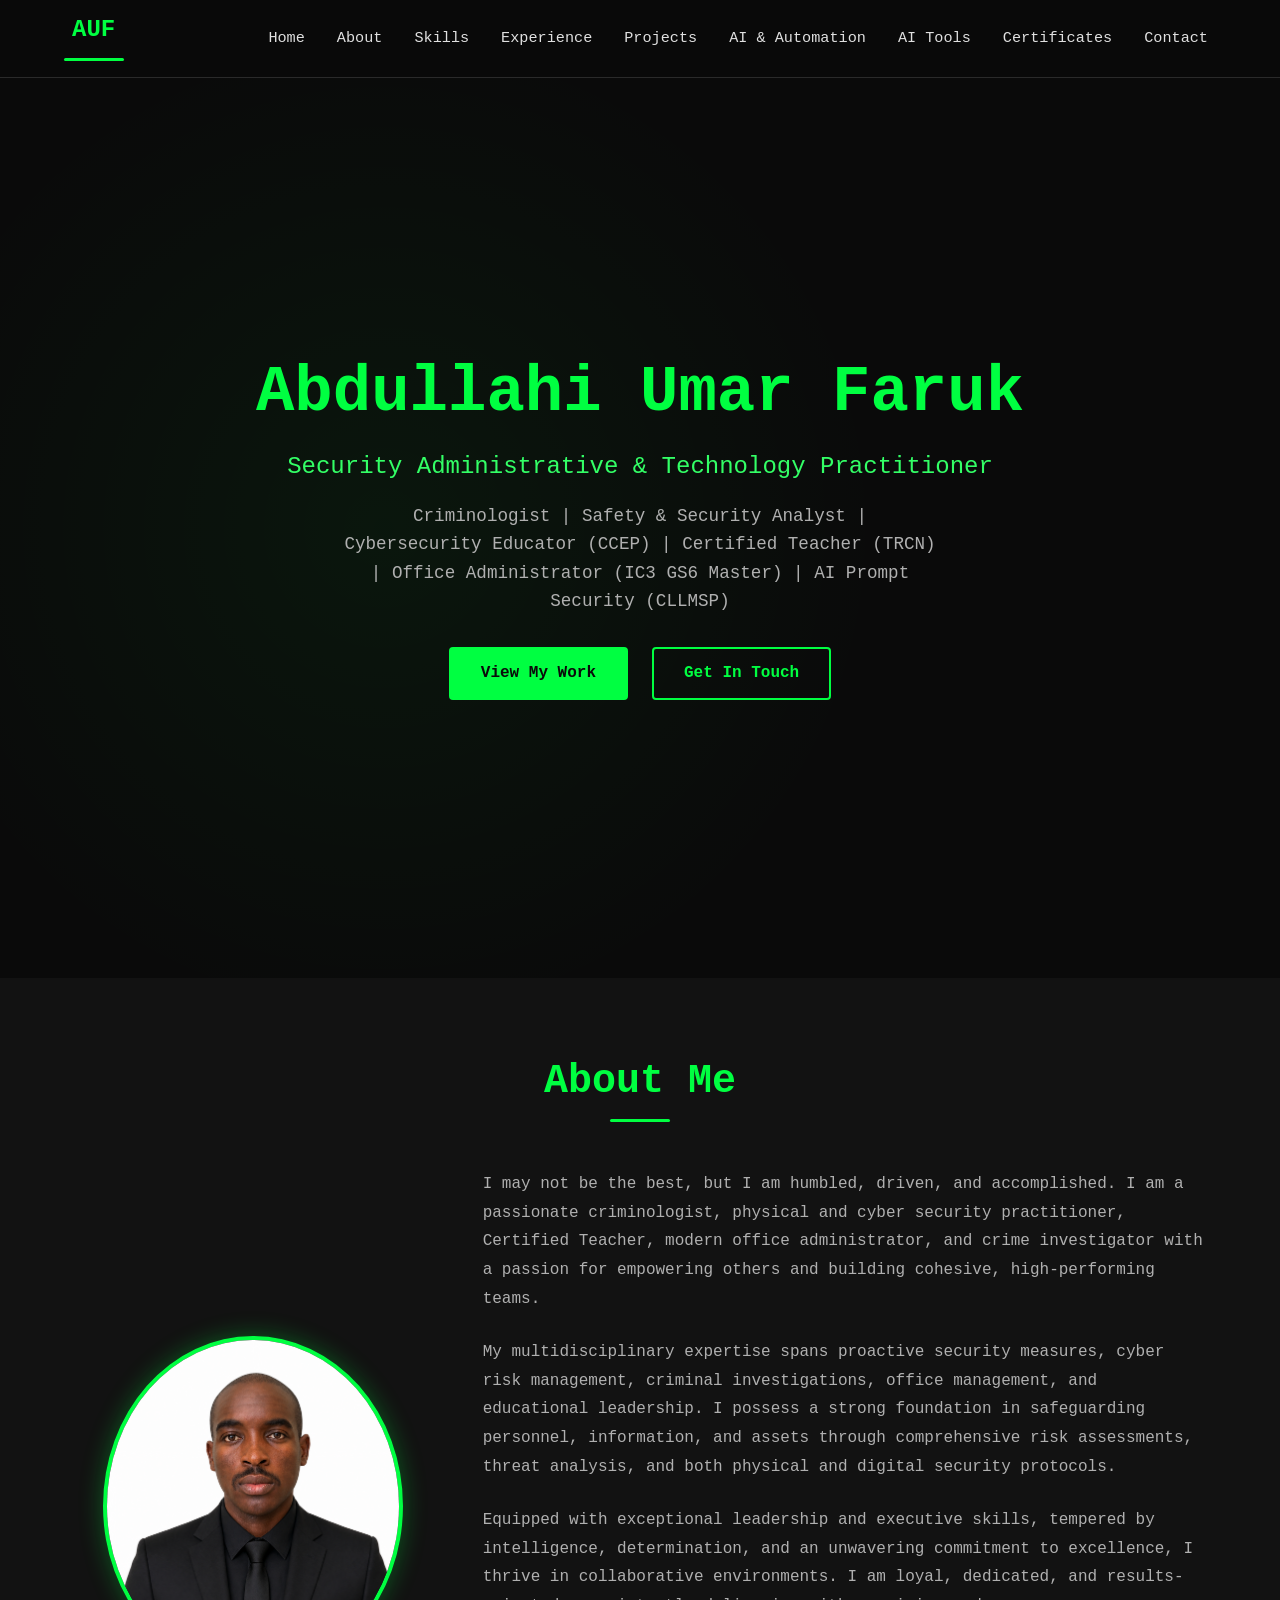
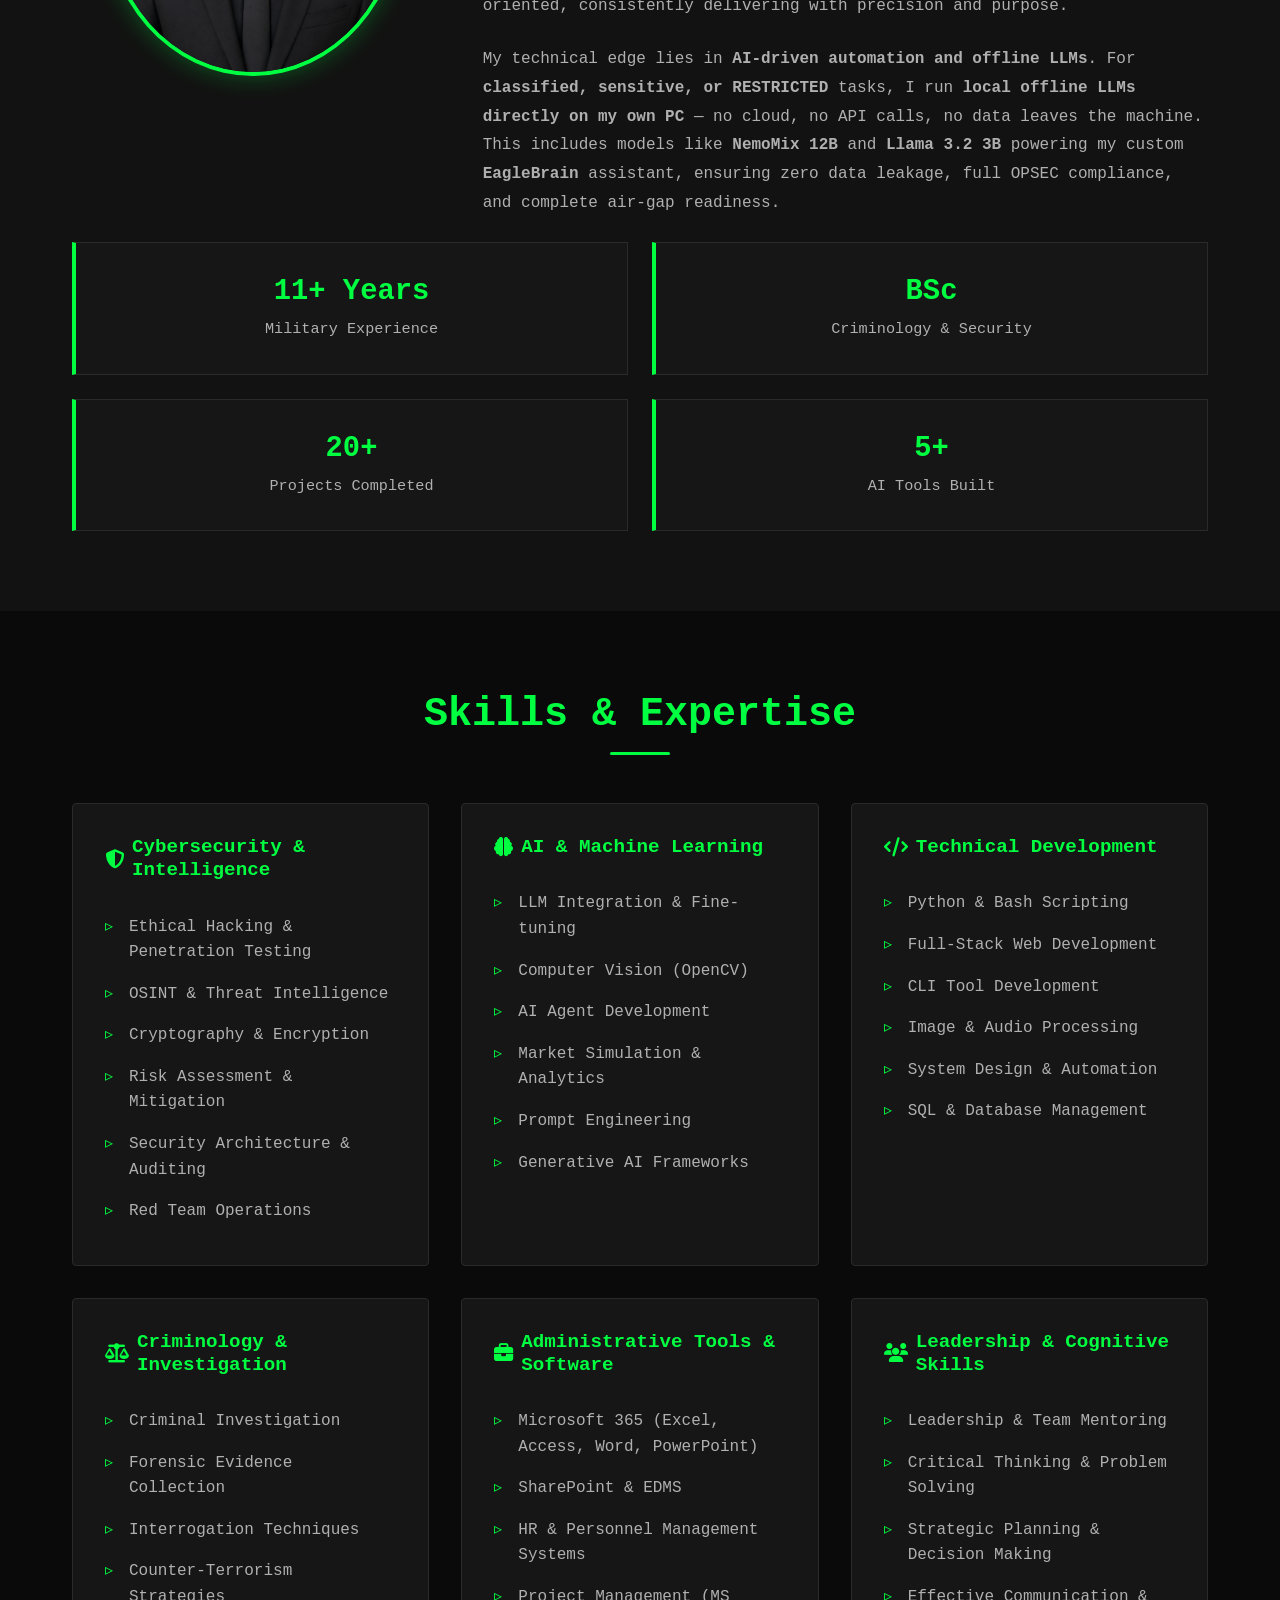
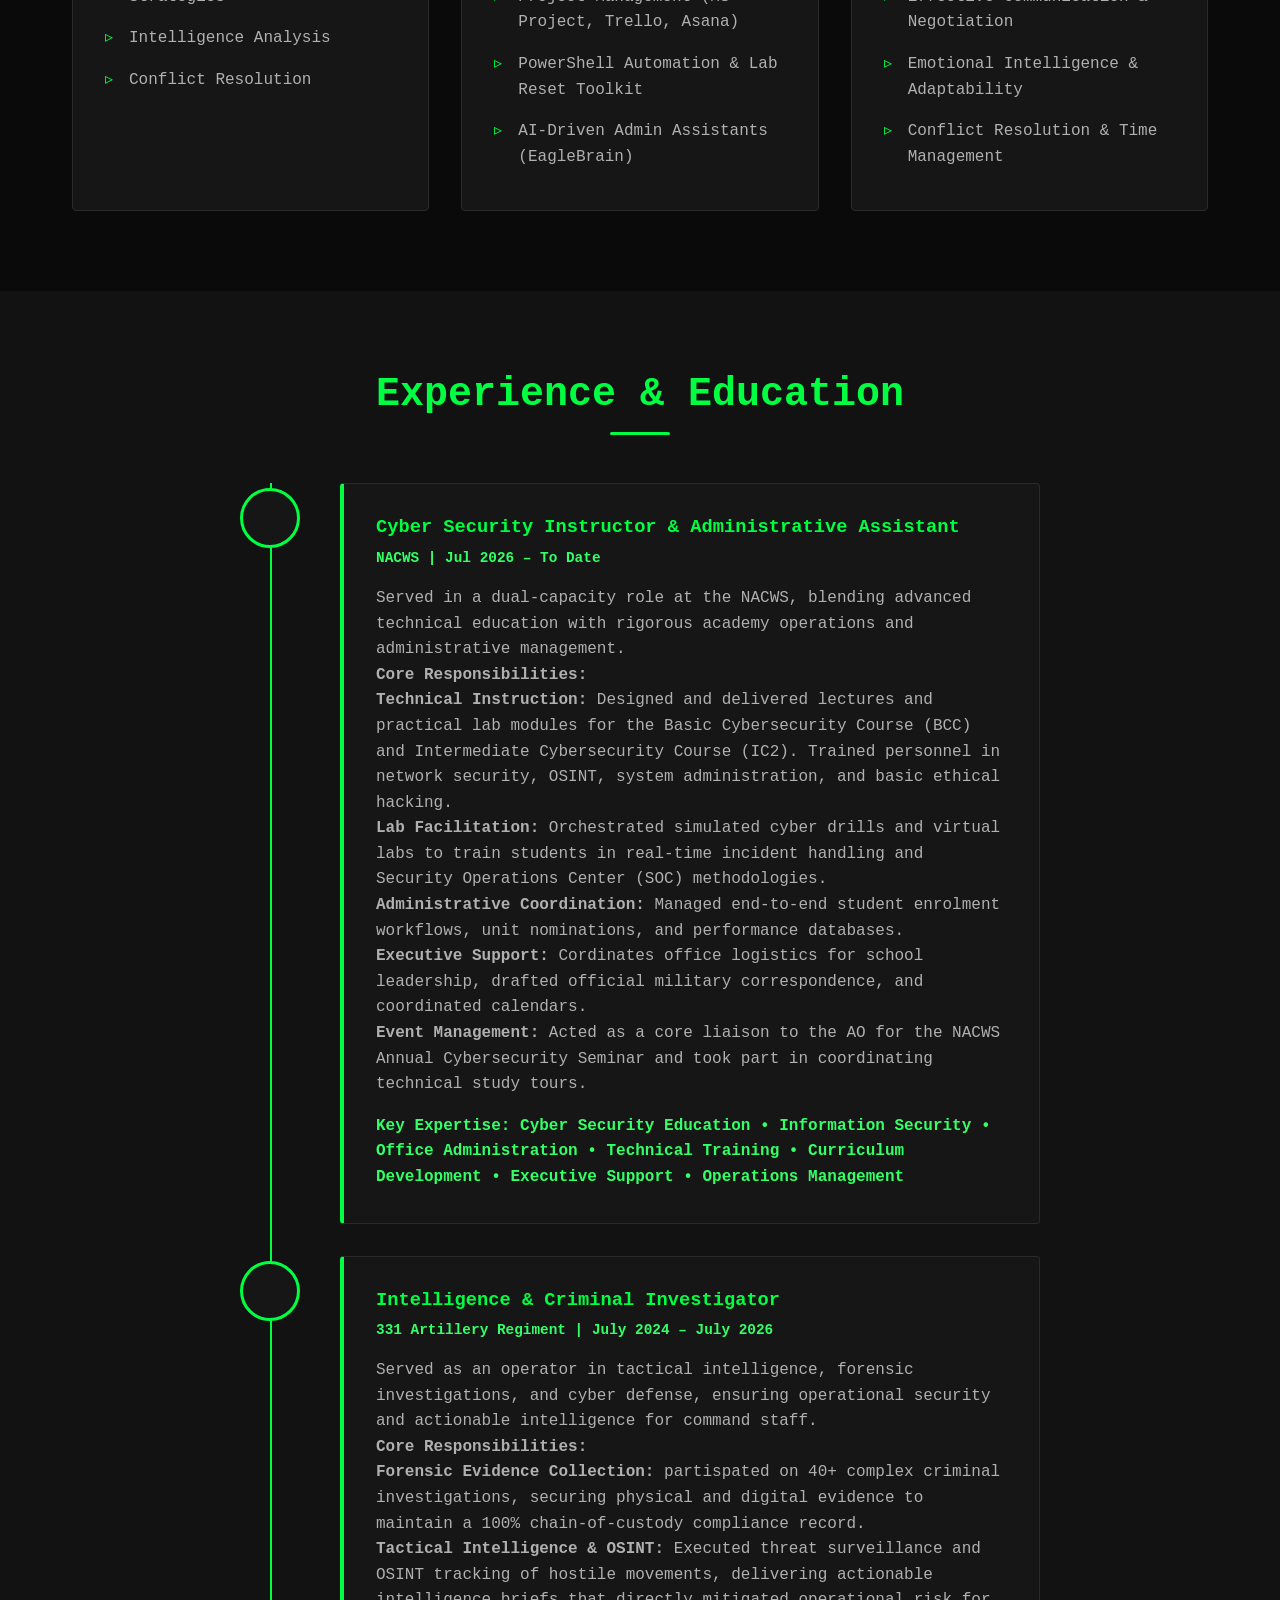
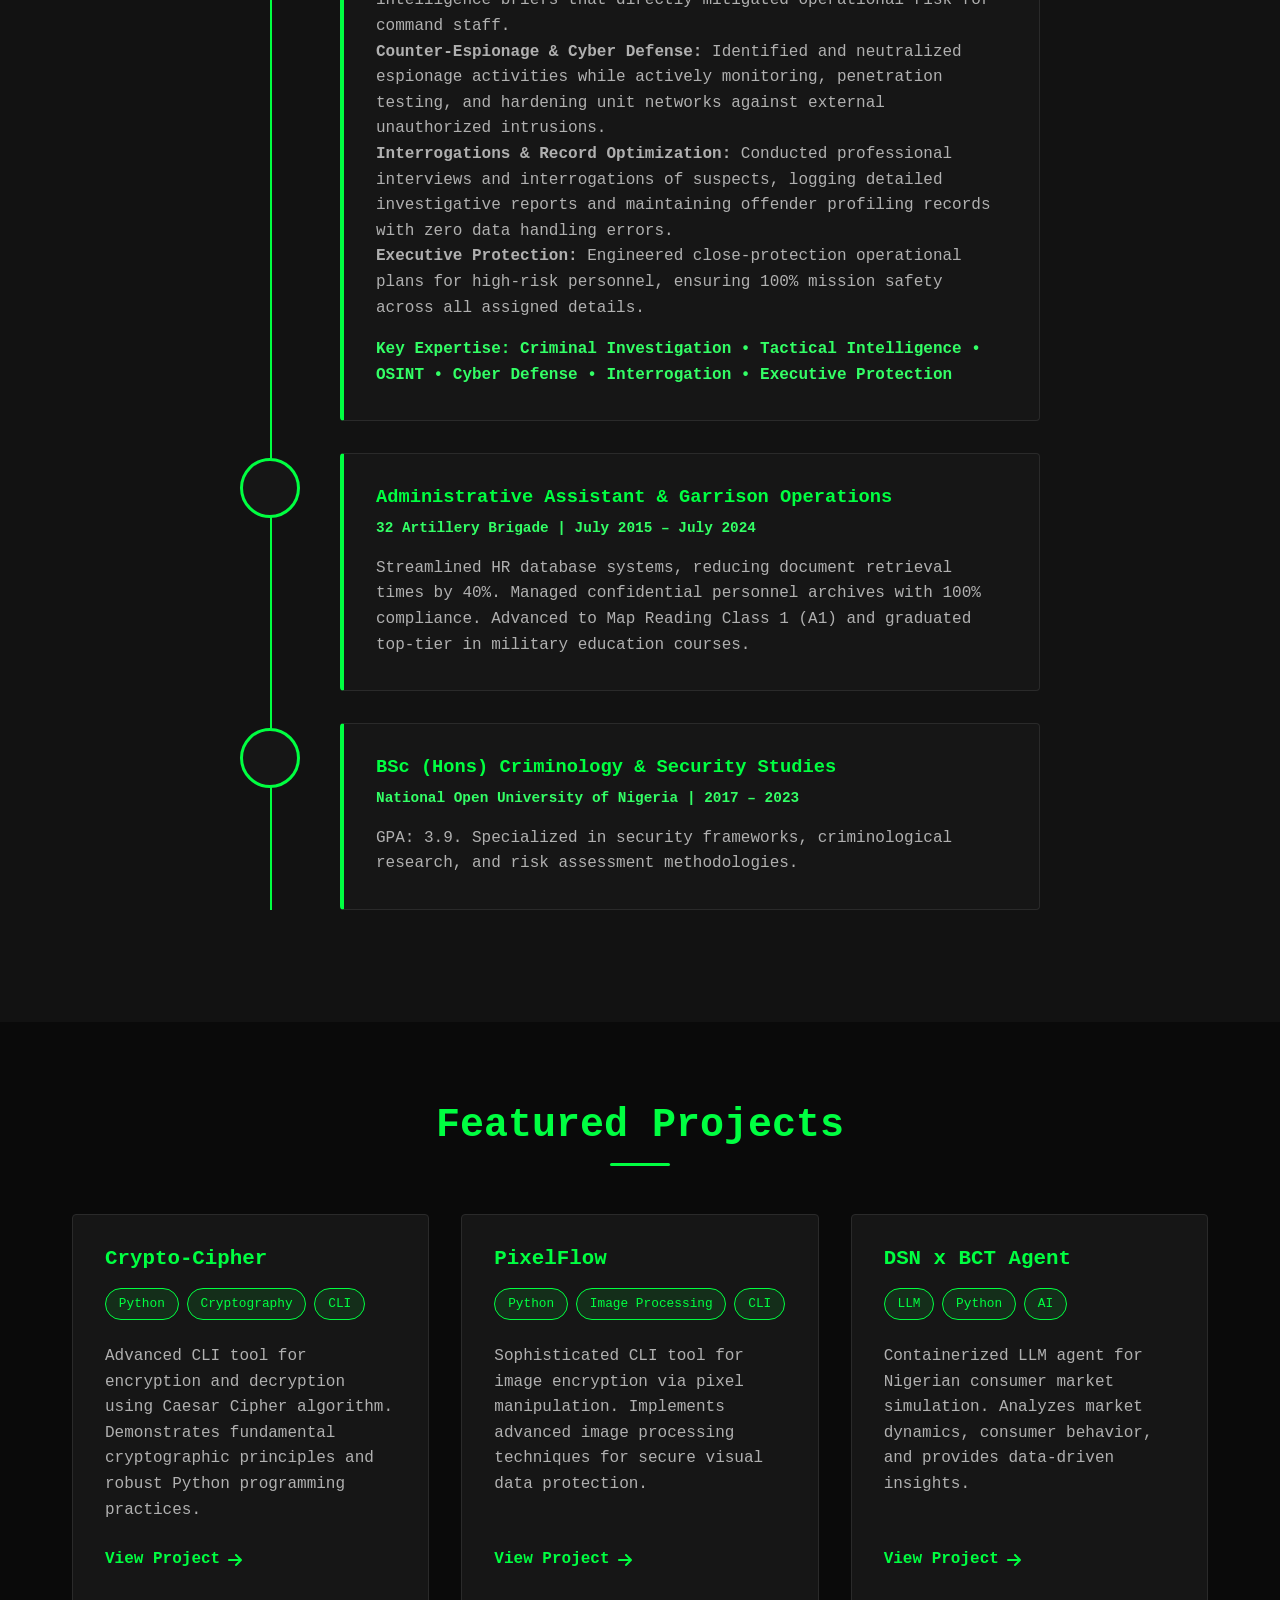
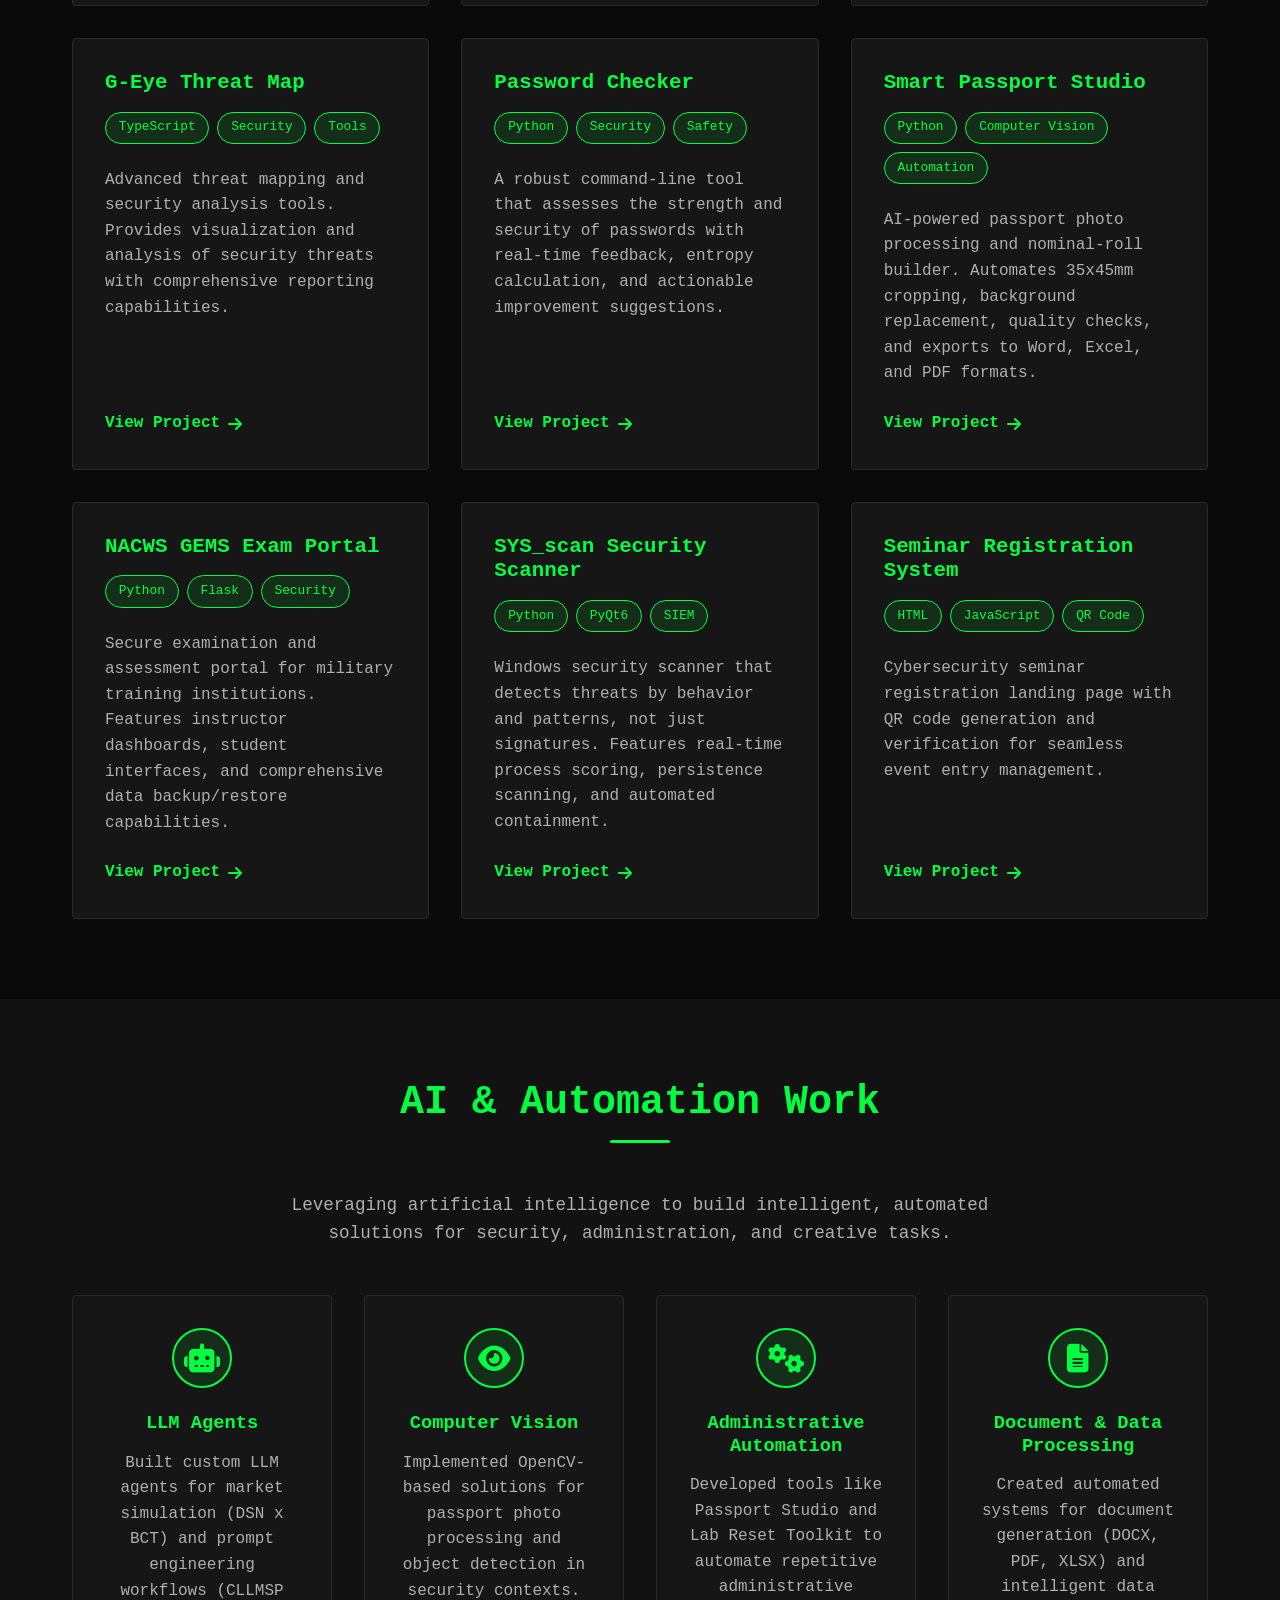
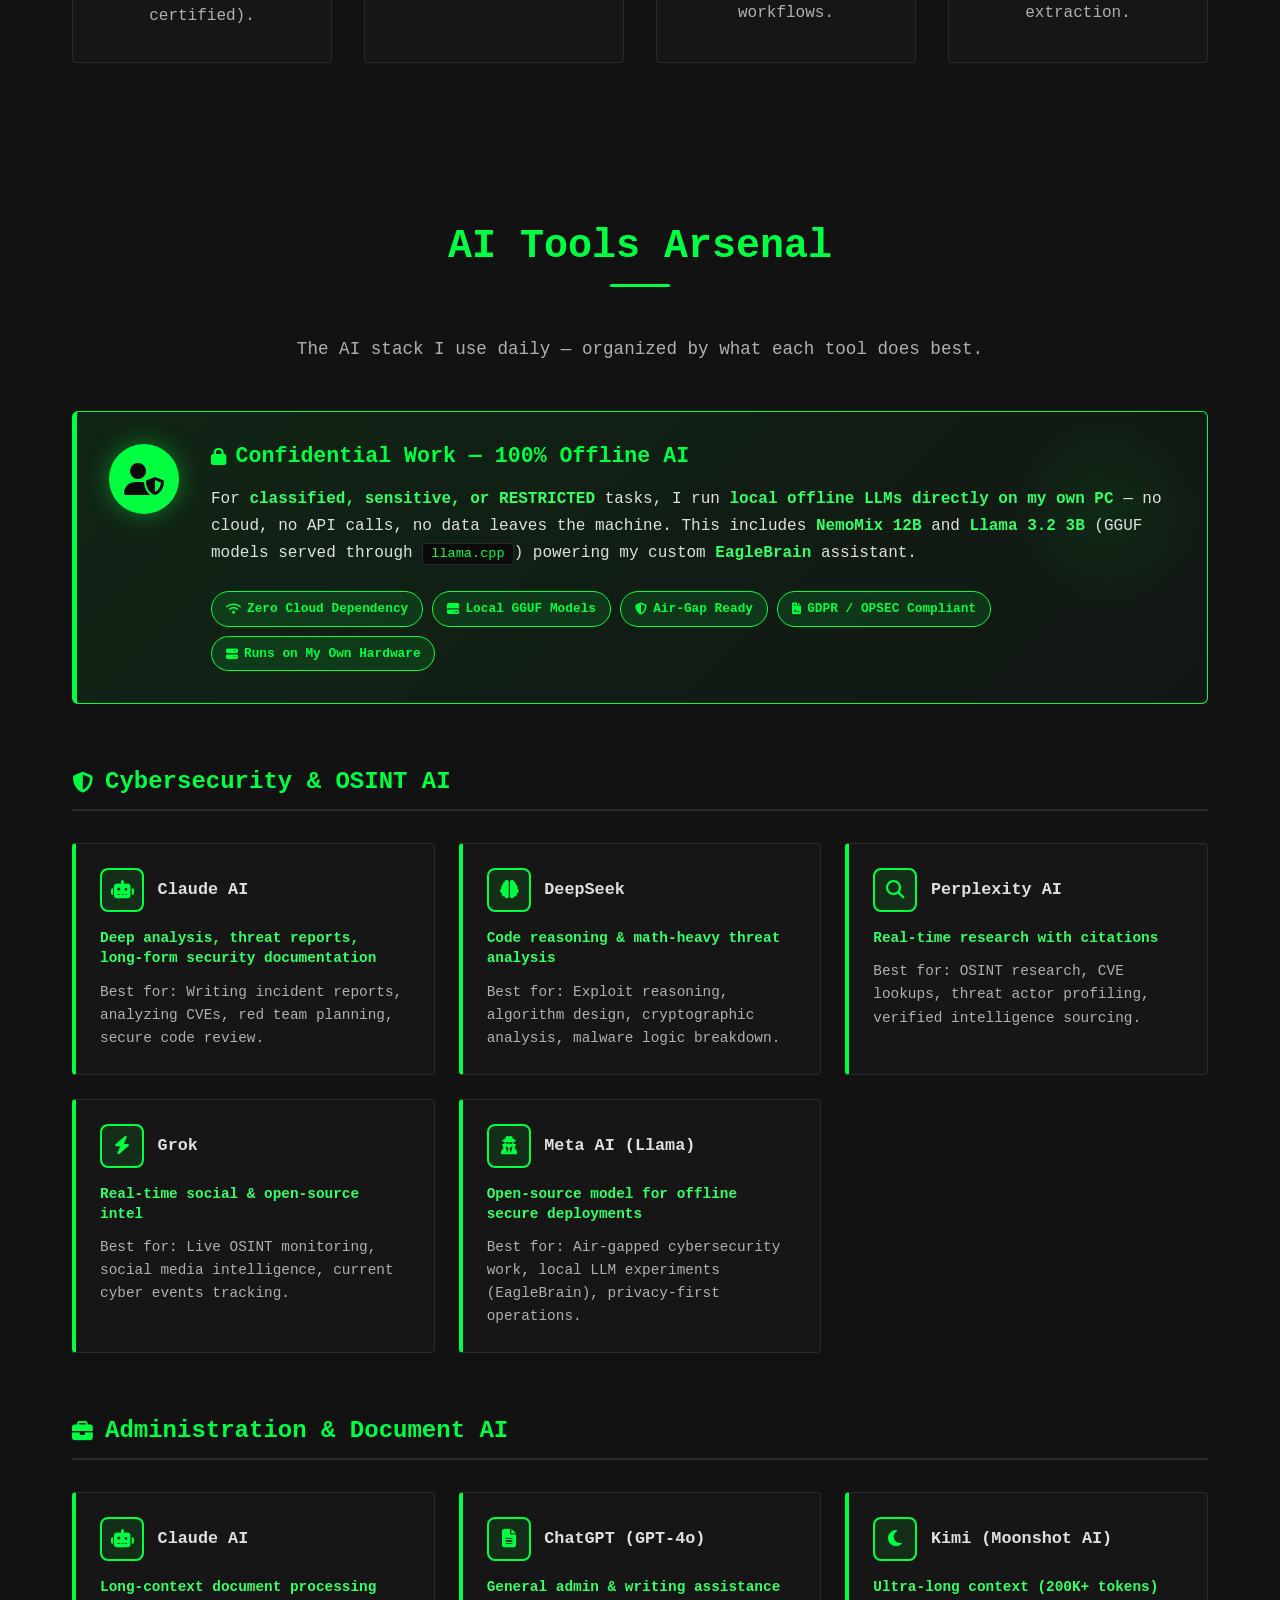
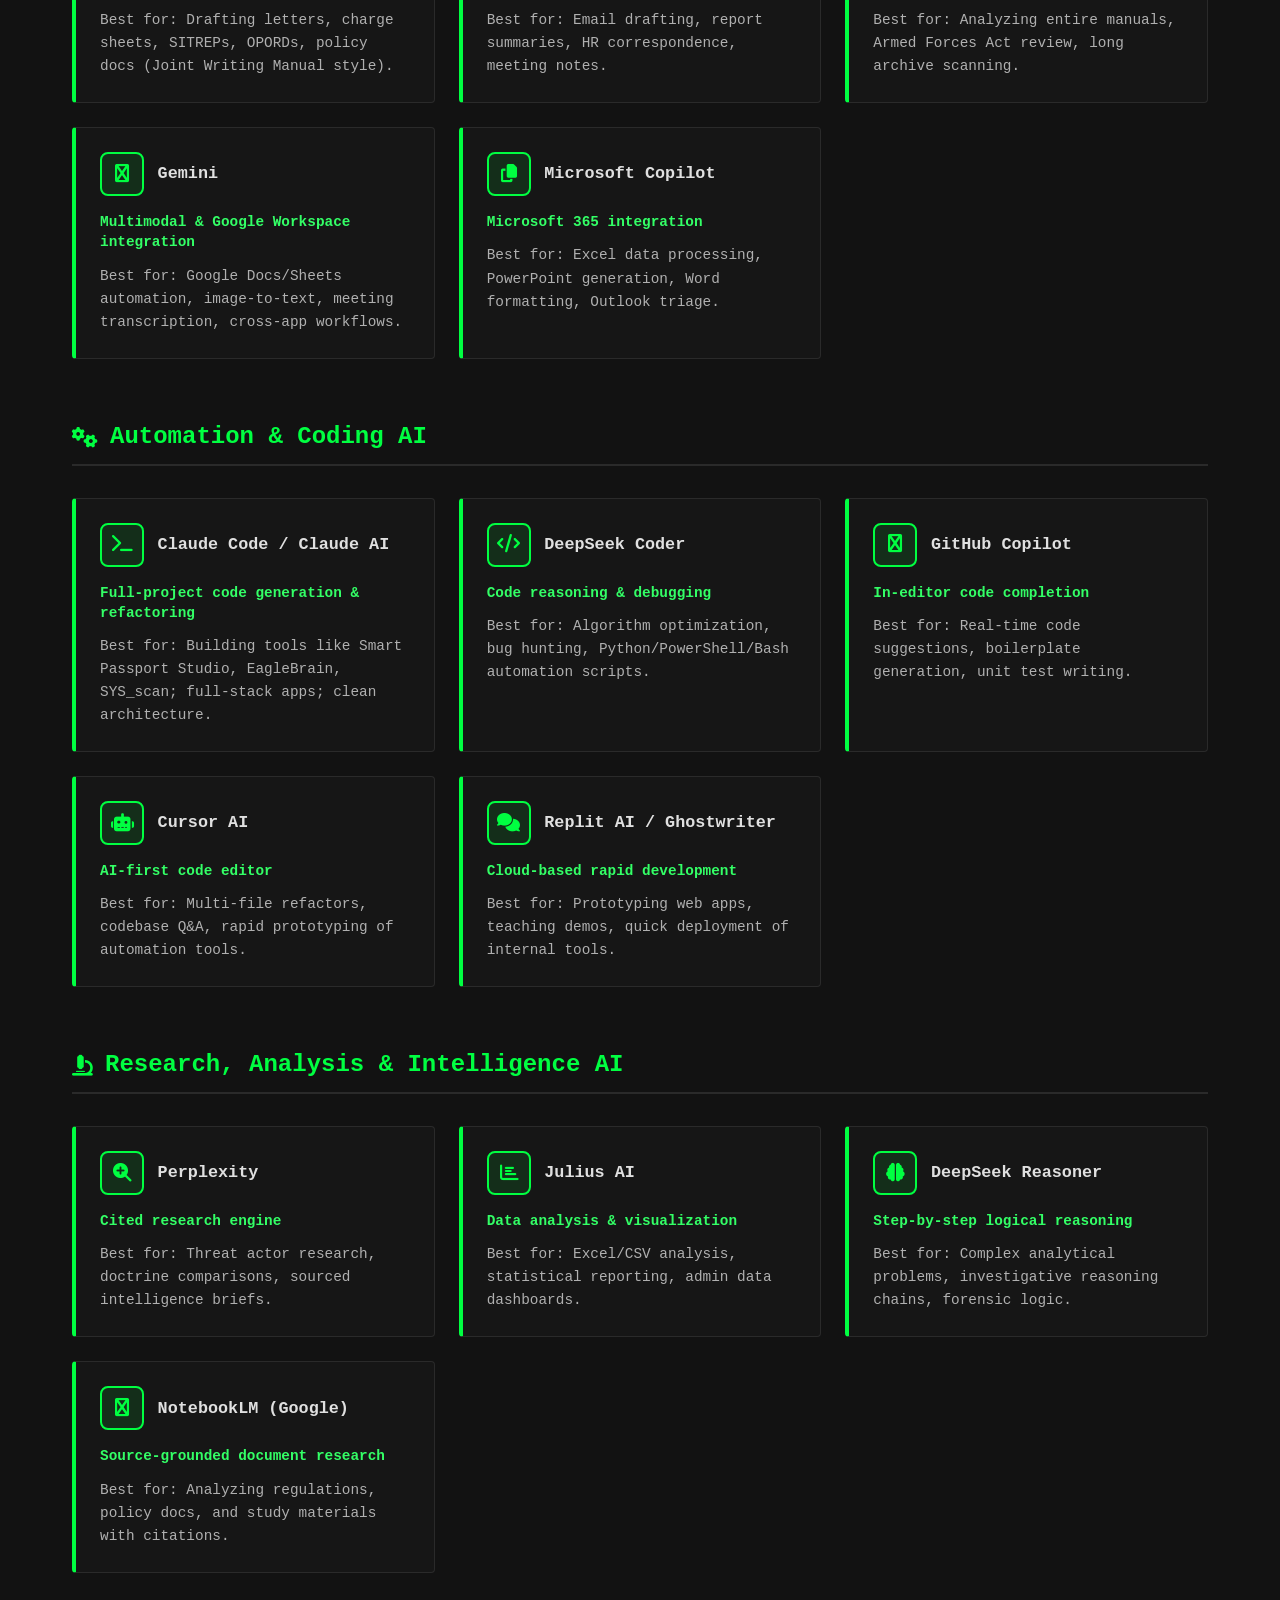
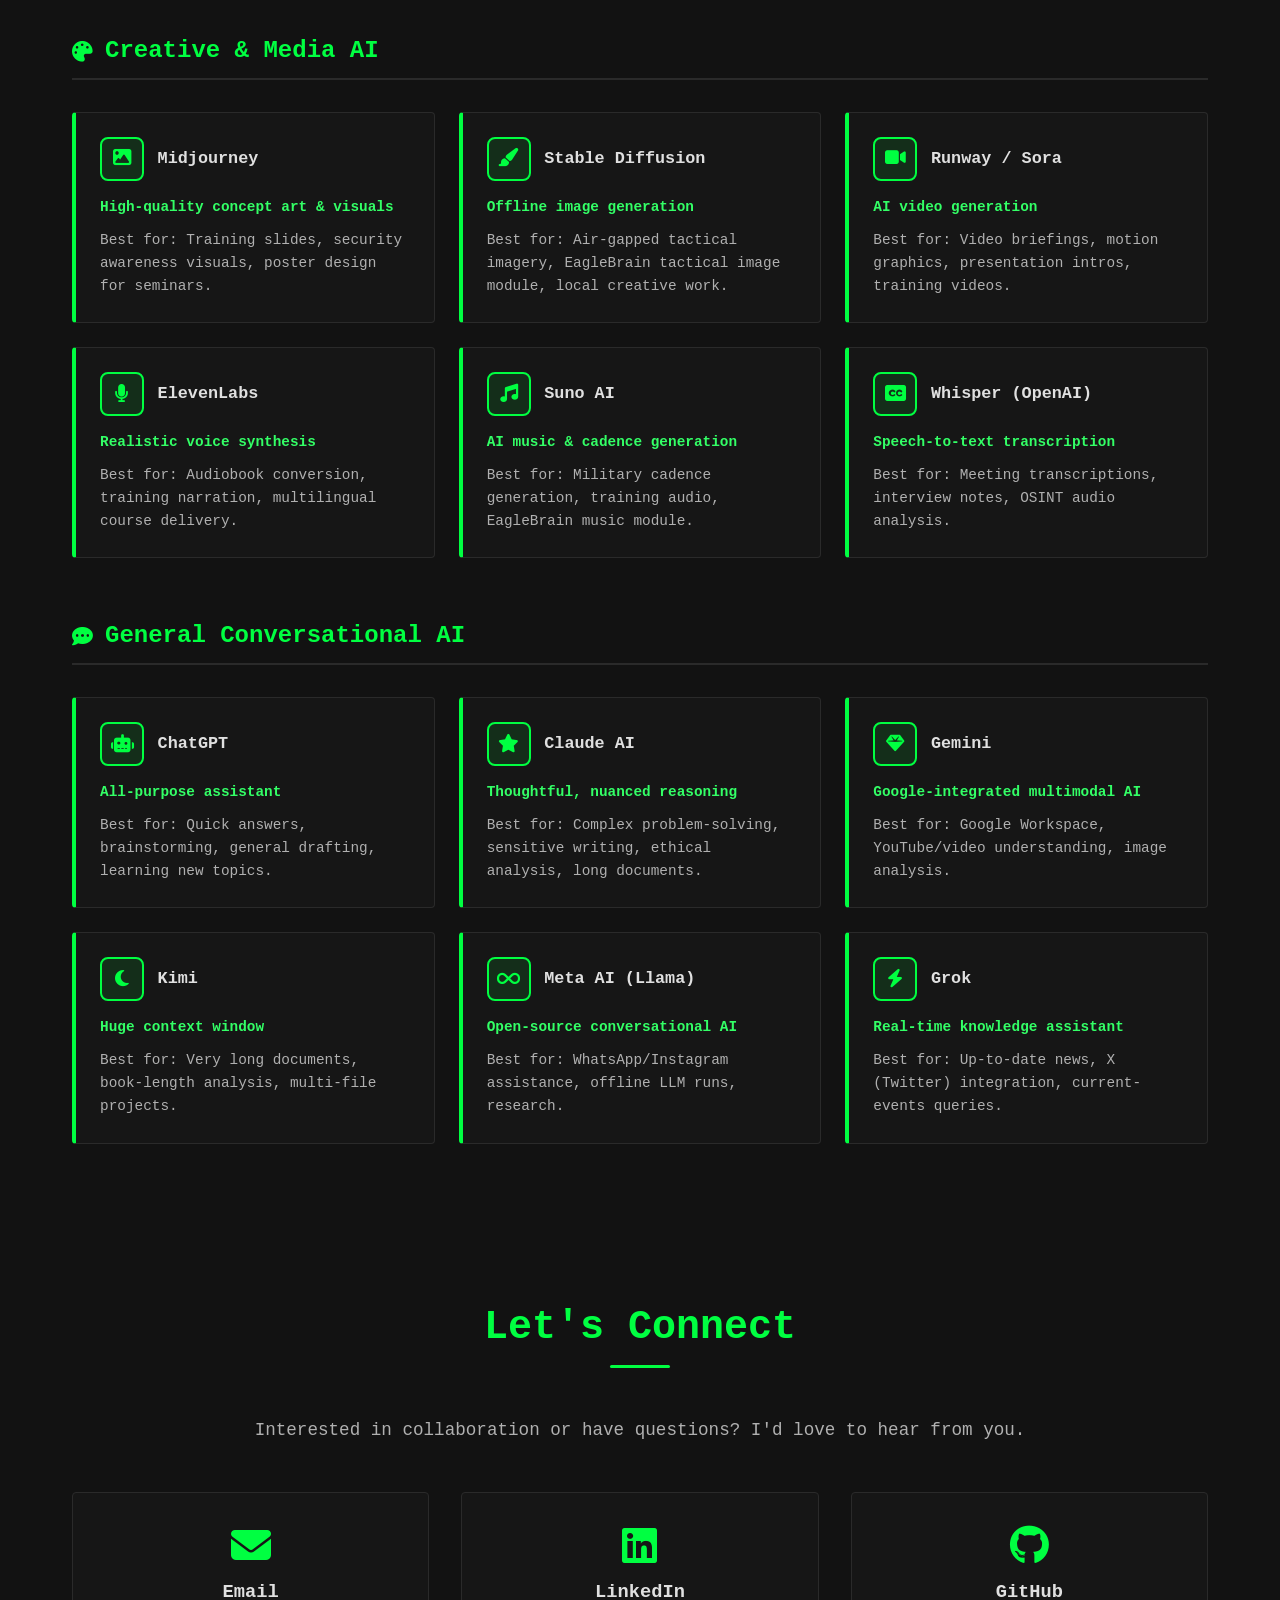
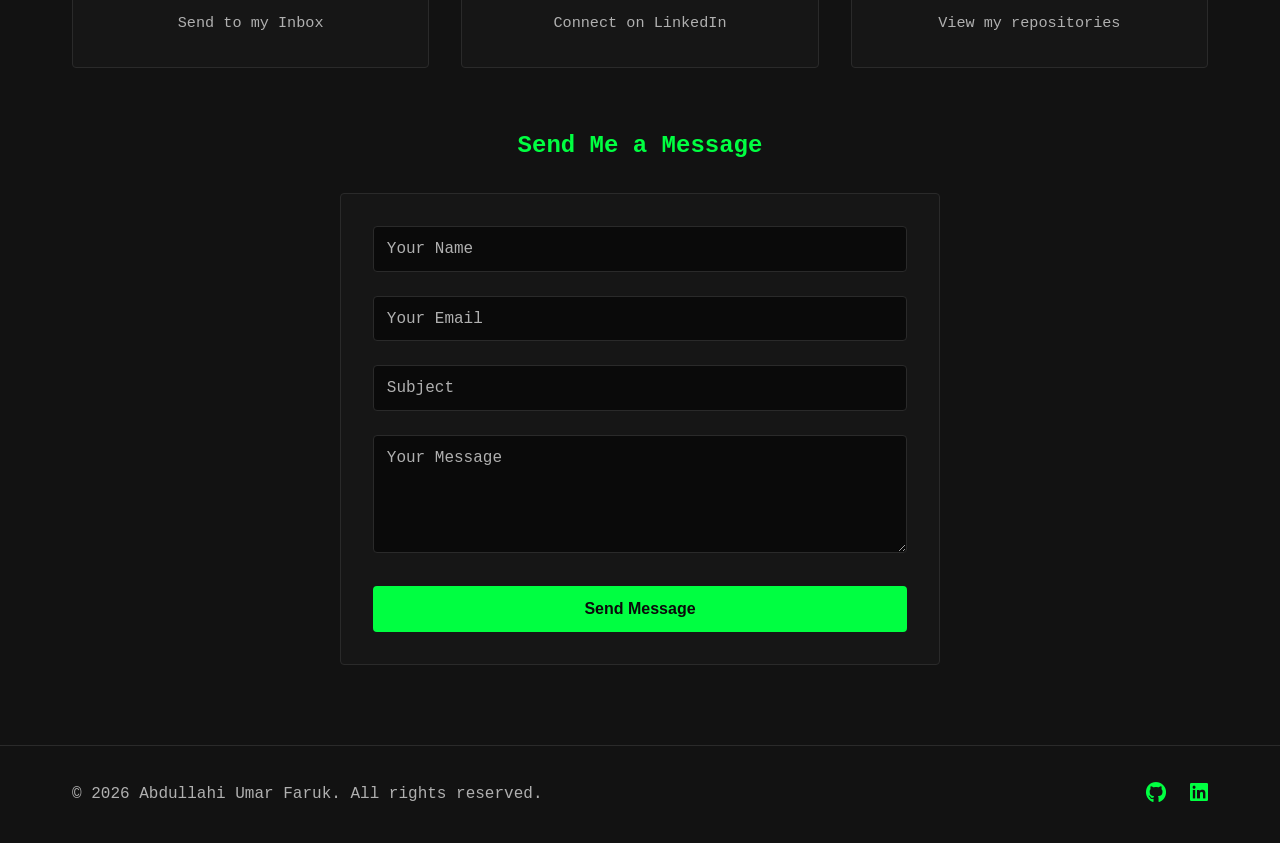
==== commit 8c6f9c8d: "Update index.html" ====
--- a/index.html
+++ b/index.html
@@ -180,24 +180,31 @@
                         <p><strong>Technical Instruction:</strong> Designed and delivered lectures and practical lab modules for the Basic Cybersecurity Course (BCC) and Intermediate Cybersecurity Course (IC2). Trained personnel in network security, OSINT, system administration, and basic ethical hacking.</p>
                         <p><strong>Lab Facilitation:</strong> Orchestrated simulated cyber drills and virtual labs to train students in real-time incident handling and Security Operations Center (SOC) methodologies.</p>
                         <p><strong>Administrative Coordination:</strong> Managed end-to-end student enrolment workflows, unit nominations, and performance databases.</p>
-                        <p><strong>Executive Support:</strong> Directed office logistics for school leadership, drafted official military correspondence, and coordinated calendars.</p>
-                        <p><strong>Event Management:</strong> Acted as a core liaison for the NACWS Annual Cybersecurity Seminar and took part in coordinating technical study tours.</p>
+                        <p><strong>Executive Support:</strong> Cordinates office logistics for school leadership, drafted official military correspondence, and coordinated calendars.</p>
+                        <p><strong>Event Management:</strong> Acted as a core liaison to the AO for the NACWS Annual Cybersecurity Seminar and took part in coordinating technical study tours.</p>
                         <p style="margin-top: 1rem; color: var(--accent-light); font-weight: 600;">Key Expertise: Cyber Security Education • Information Security • Office Administration • Technical Training • Curriculum Development • Executive Support • Operations Management</p>
+                    </div>
+                </div>
+                                <div class="timeline-item">
+                    <div class="timeline-marker"></div>
+                    <div class="timeline-content">
+                        <h3>Intelligence & Criminal Investigator</h3>
+                        <p class="timeline-period">331 Artillery Regiment | July 2024 – July 2026</p>
+                        <p>Served as an operator in tactical intelligence, forensic investigations, and cyber defense, ensuring operational security and actionable intelligence for command staff.</p>
+                        <p><strong>Core Responsibilities:</strong></p>
+                        <p><strong>Forensic Evidence Collection:</strong> partispated on 40+ complex criminal investigations, securing physical and digital evidence to maintain a 100% chain-of-custody compliance record.</p>
+                        <p><strong>Tactical Intelligence & OSINT:</strong> Executed threat surveillance and OSINT tracking of hostile movements, delivering actionable intelligence briefs that directly mitigated operational risk for command staff.</p>
+                        <p><strong>Counter-Espionage & Cyber Defense:</strong> Identified and neutralized espionage activities while actively monitoring, penetration testing, and hardening unit networks against external unauthorized intrusions.</p>
+                        <p><strong>Interrogations & Record Optimization:</strong> Conducted professional interviews and interrogations of suspects, logging detailed investigative reports and maintaining offender profiling records with zero data handling errors.</p>
+                        <p><strong>Executive Protection:</strong> Engineered close-protection operational plans for high-risk personnel, ensuring 100% mission safety across all assigned details.</p>
+                        <p style="margin-top: 1rem; color: var(--accent-light); font-weight: 600;">Key Expertise: Criminal Investigation • Tactical Intelligence • OSINT • Cyber Defense • Interrogation • Executive Protection</p>
                     </div>
                 </div>
                 <div class="timeline-item">
                     <div class="timeline-marker"></div>
                     <div class="timeline-content">
-                        <h3>Intelligence & Criminal Investigations Specialist</h3>
-                        <p class="timeline-period">331 Artillery Regiment | July 2024 – July 2026</p>
-                        <p>Directed 40+ complex criminal investigations with 100% chain-of-custody compliance. Executed threat surveillance and OSINT tracking, delivering actionable intelligence. Conducted penetration testing and hardened unit networks.</p>
-                    </div>
-                </div>
-                <div class="timeline-item">
-                    <div class="timeline-marker"></div>
-                    <div class="timeline-content">
-                        <h3>Administrative Assistant & Garrison Specialist</h3>
-                        <p class="timeline-period">32 Artillery Brigade | 2015 – July 2024</p>
+                        <h3>Administrative Assistant & Garrison Operations</h3>
+                        <p class="timeline-period">32 Artillery Brigade | July 2015 – July 2024</p>
                         <p>Streamlined HR database systems, reducing document retrieval times by 40%. Managed confidential personnel archives with 100% compliance. Advanced to Map Reading Class 1 (A1) and graduated top-tier in military education courses.</p>
                     </div>
                 </div>
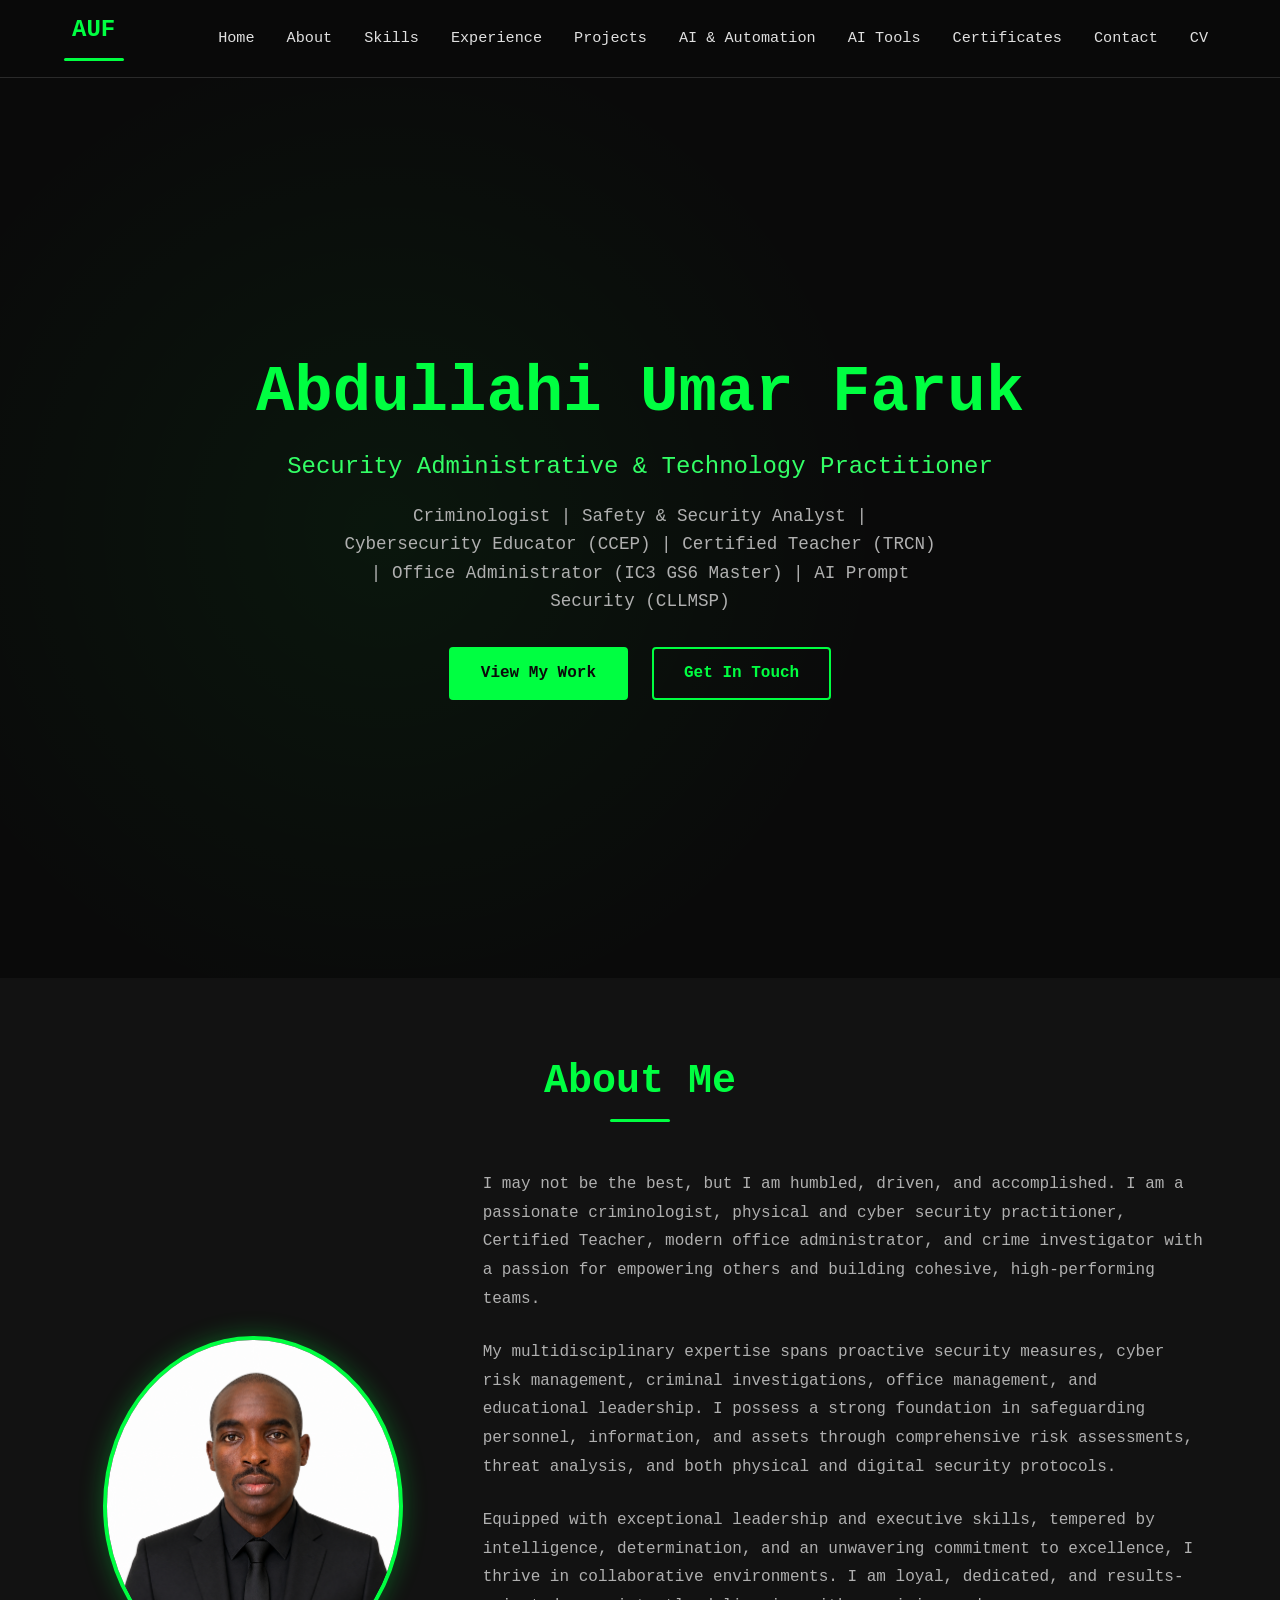
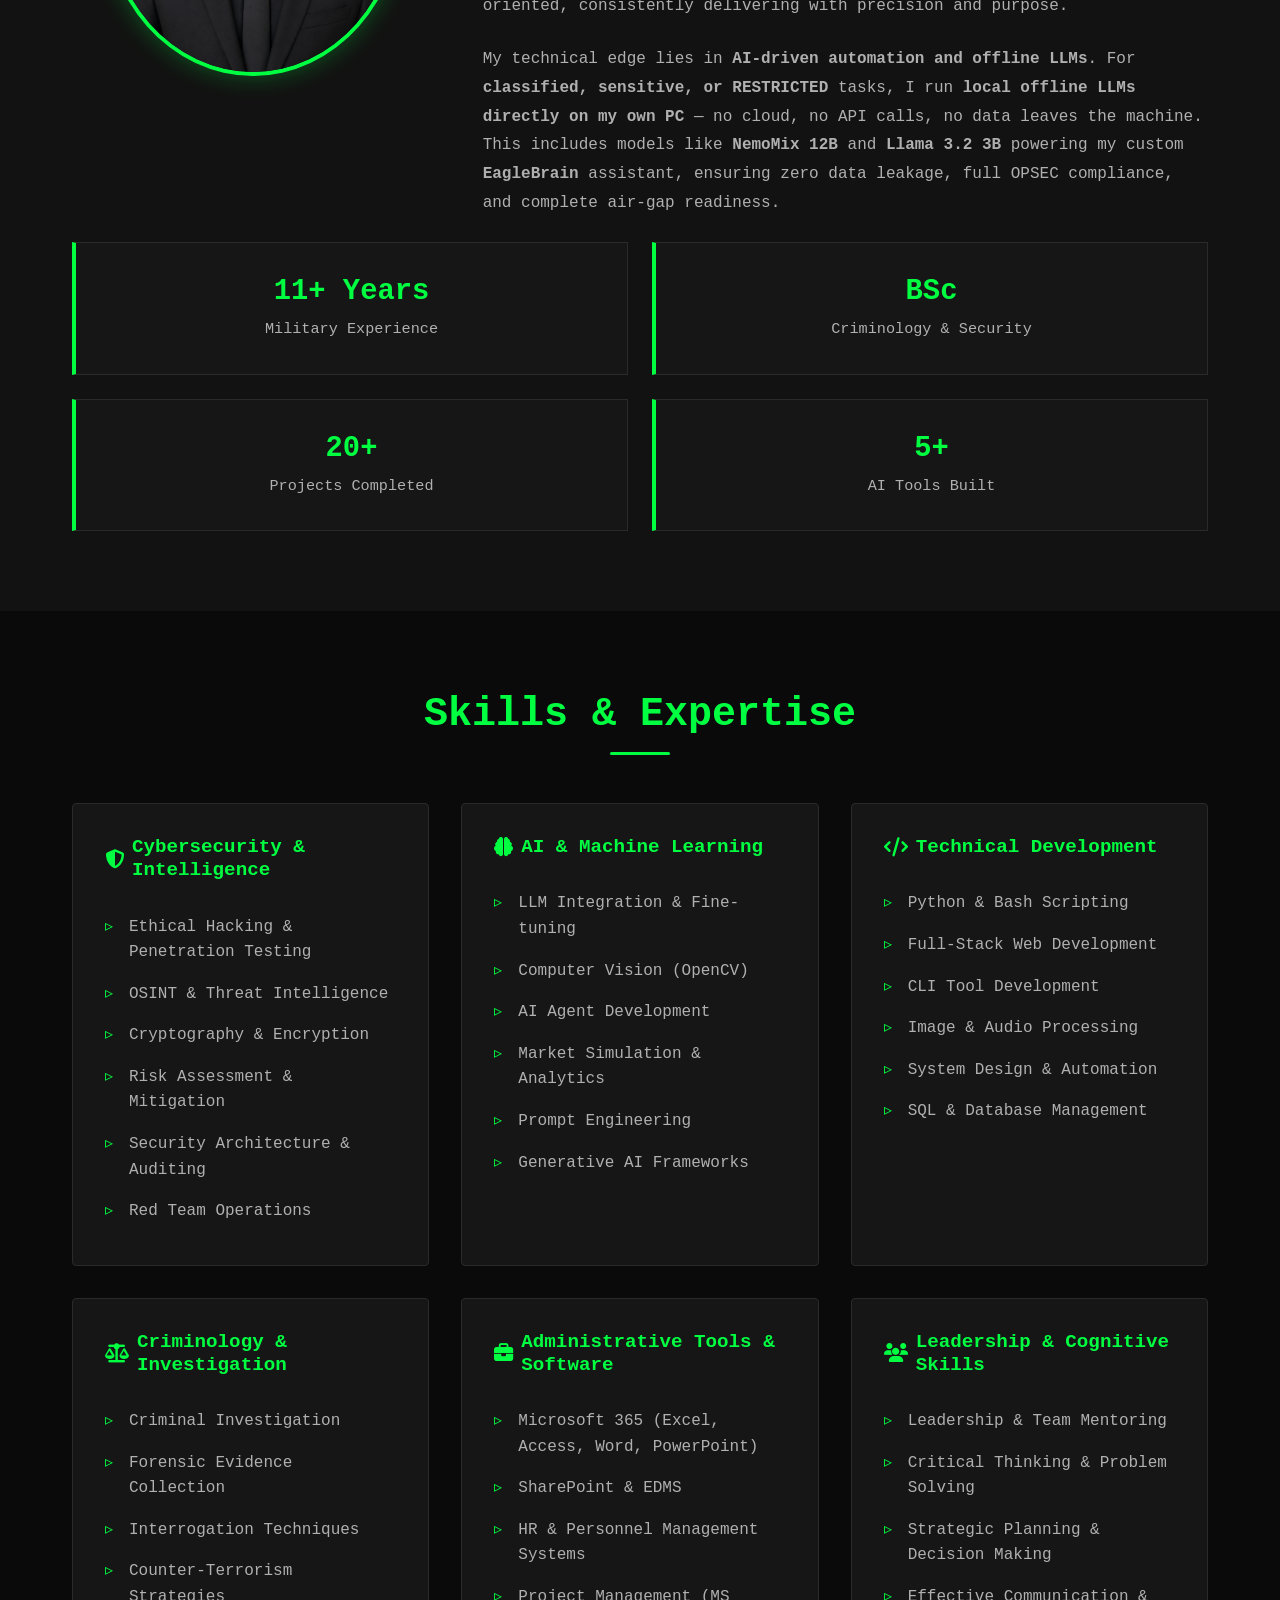
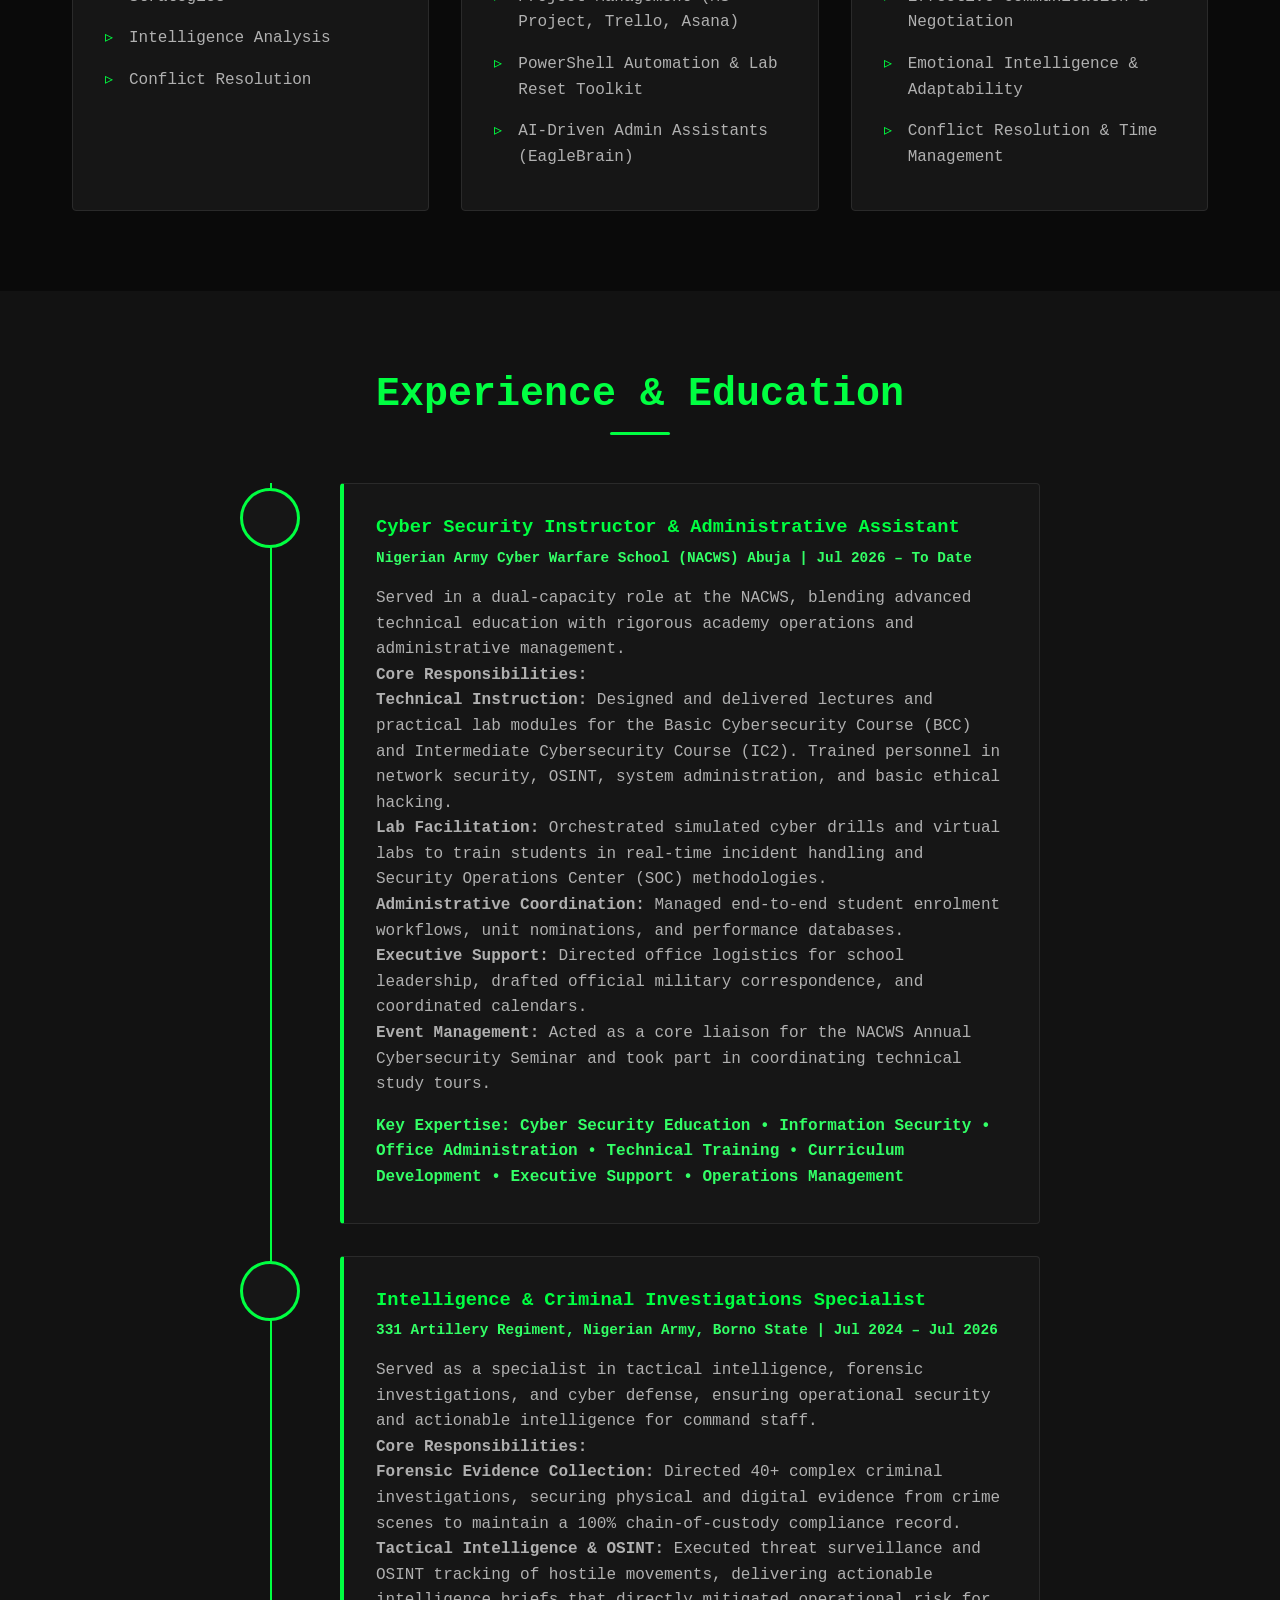
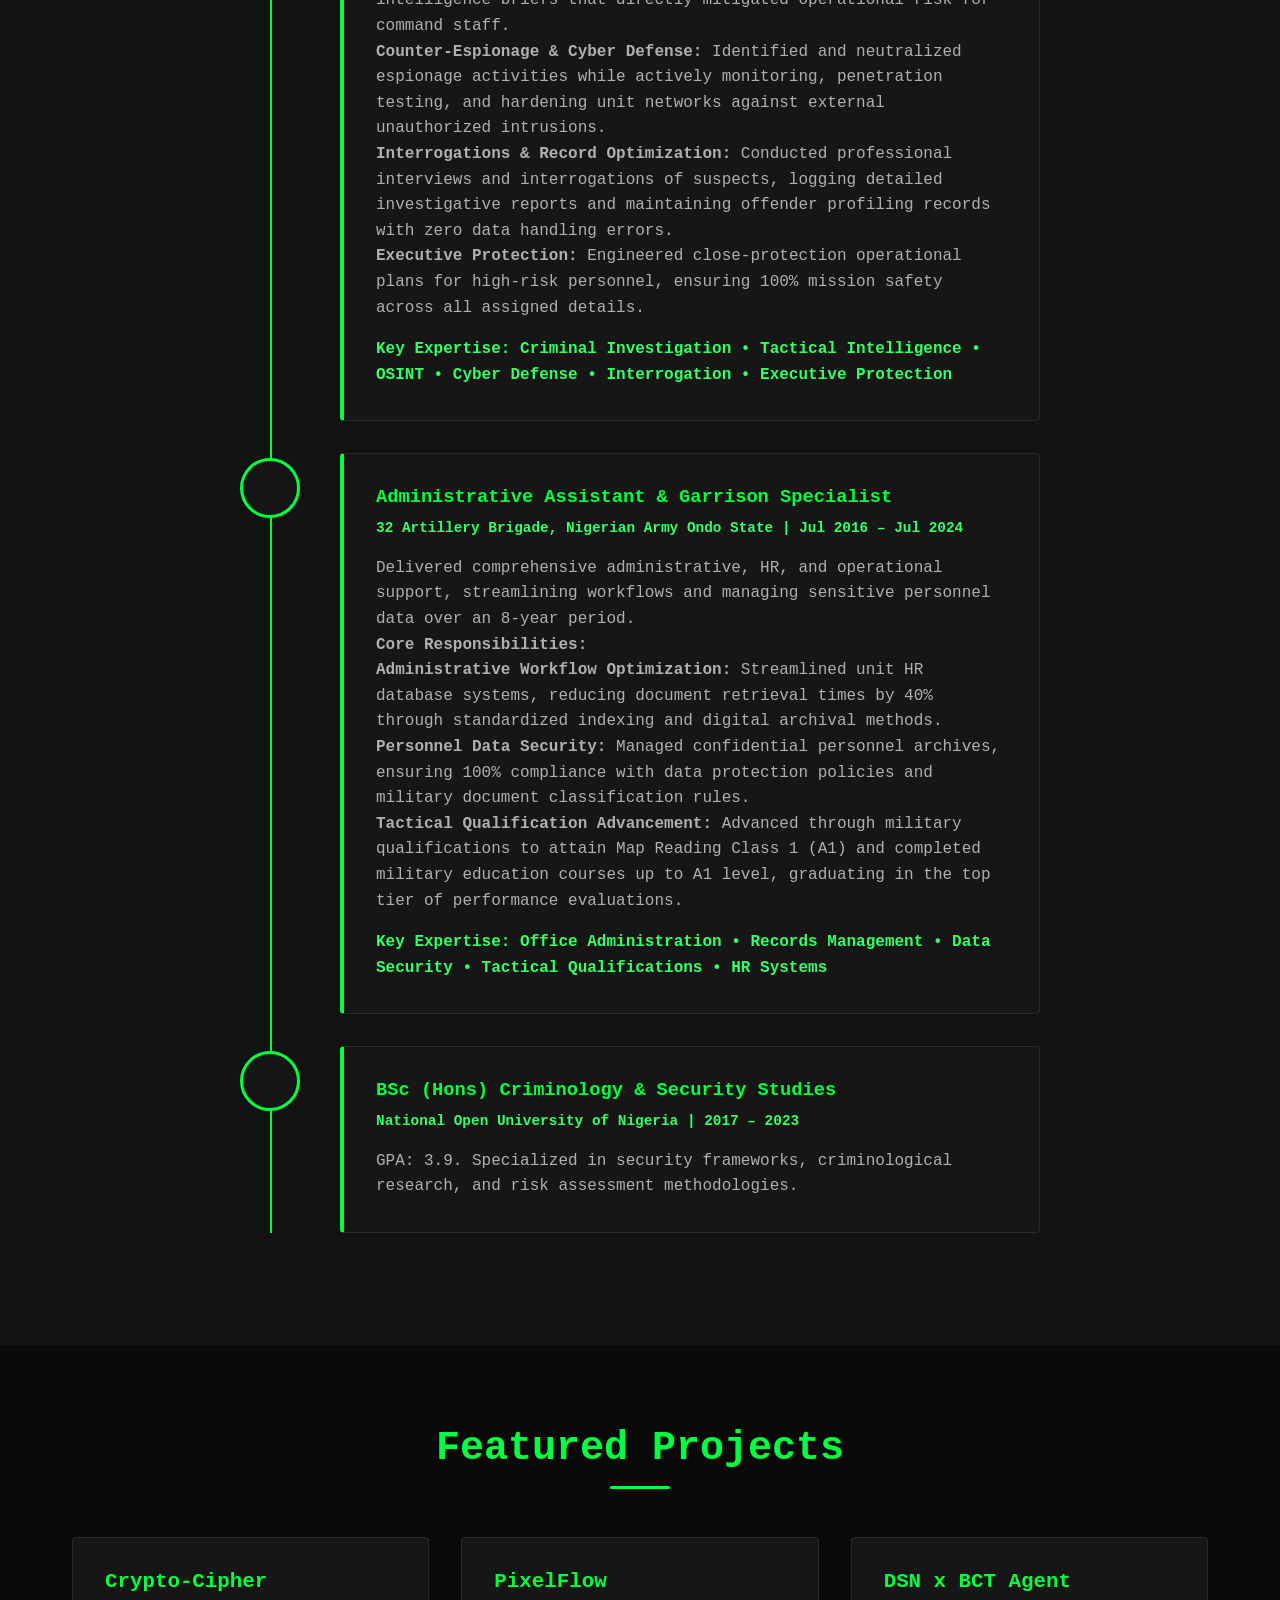
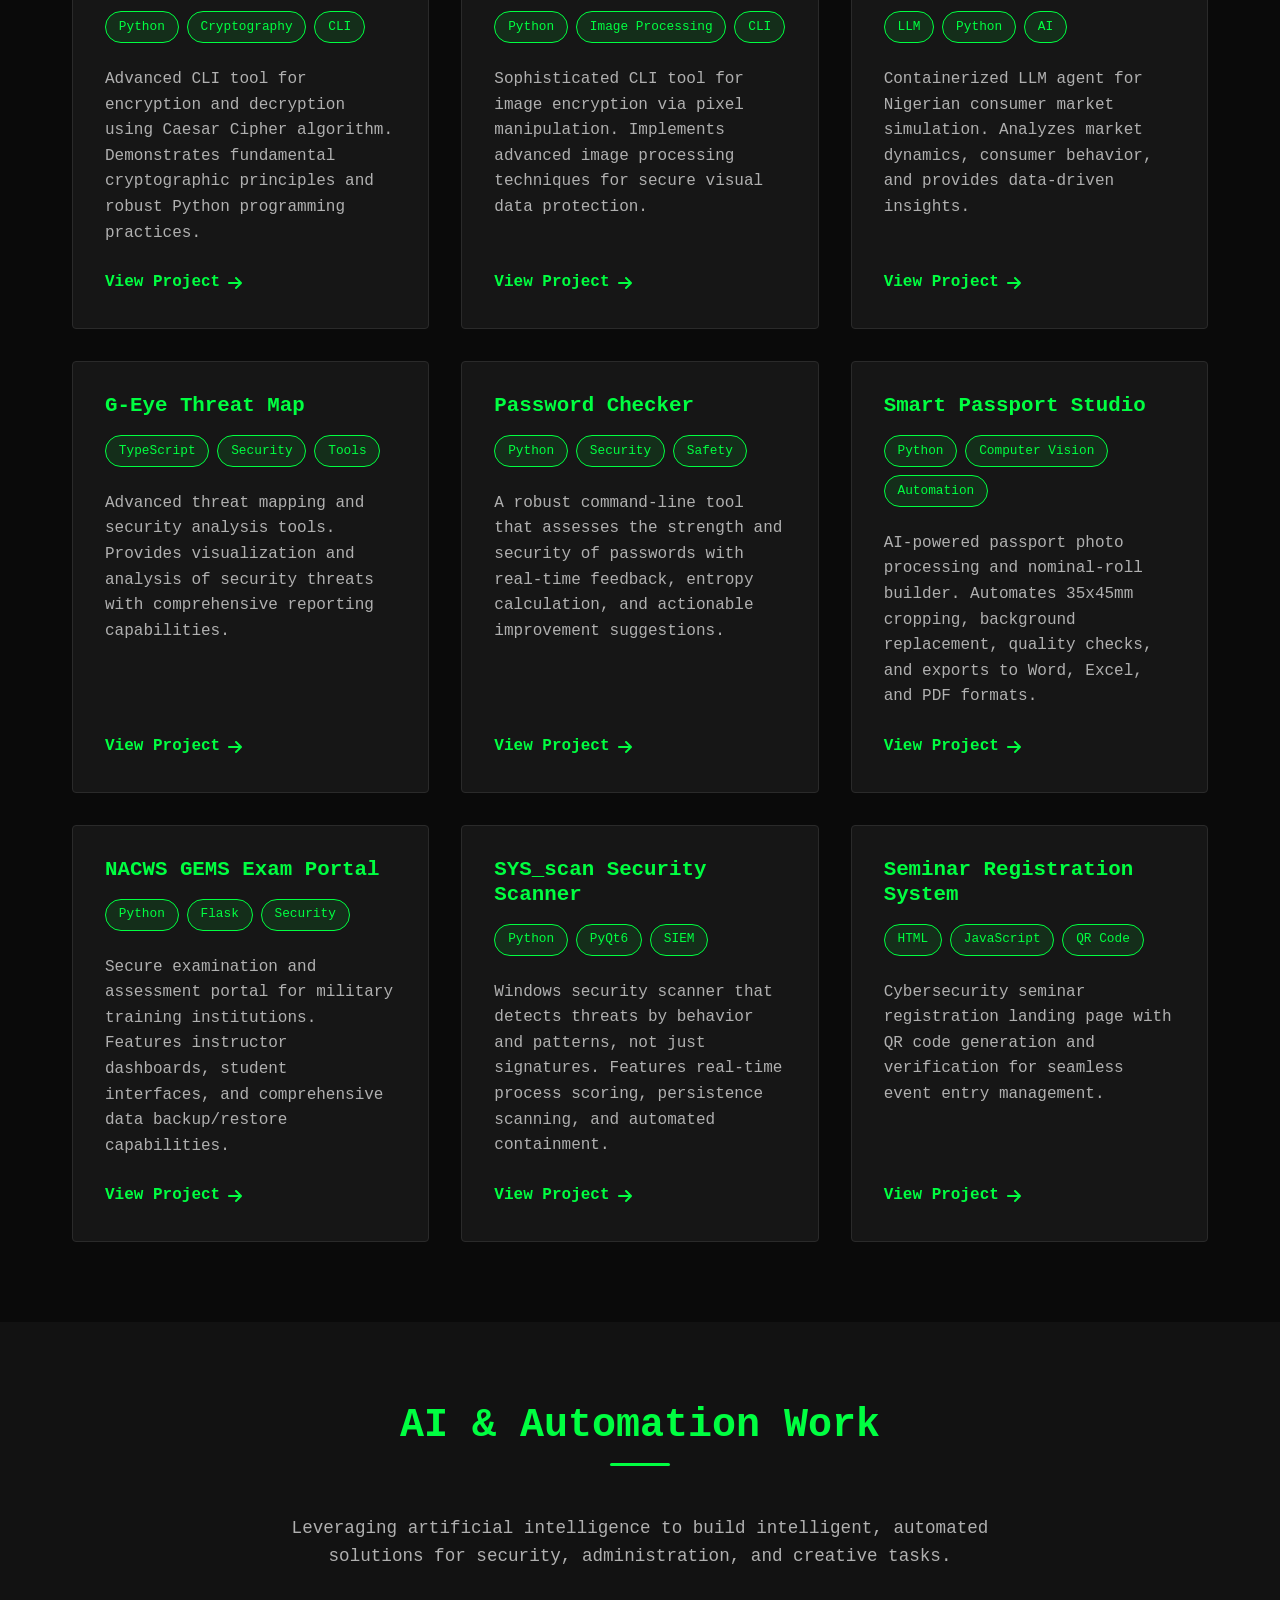
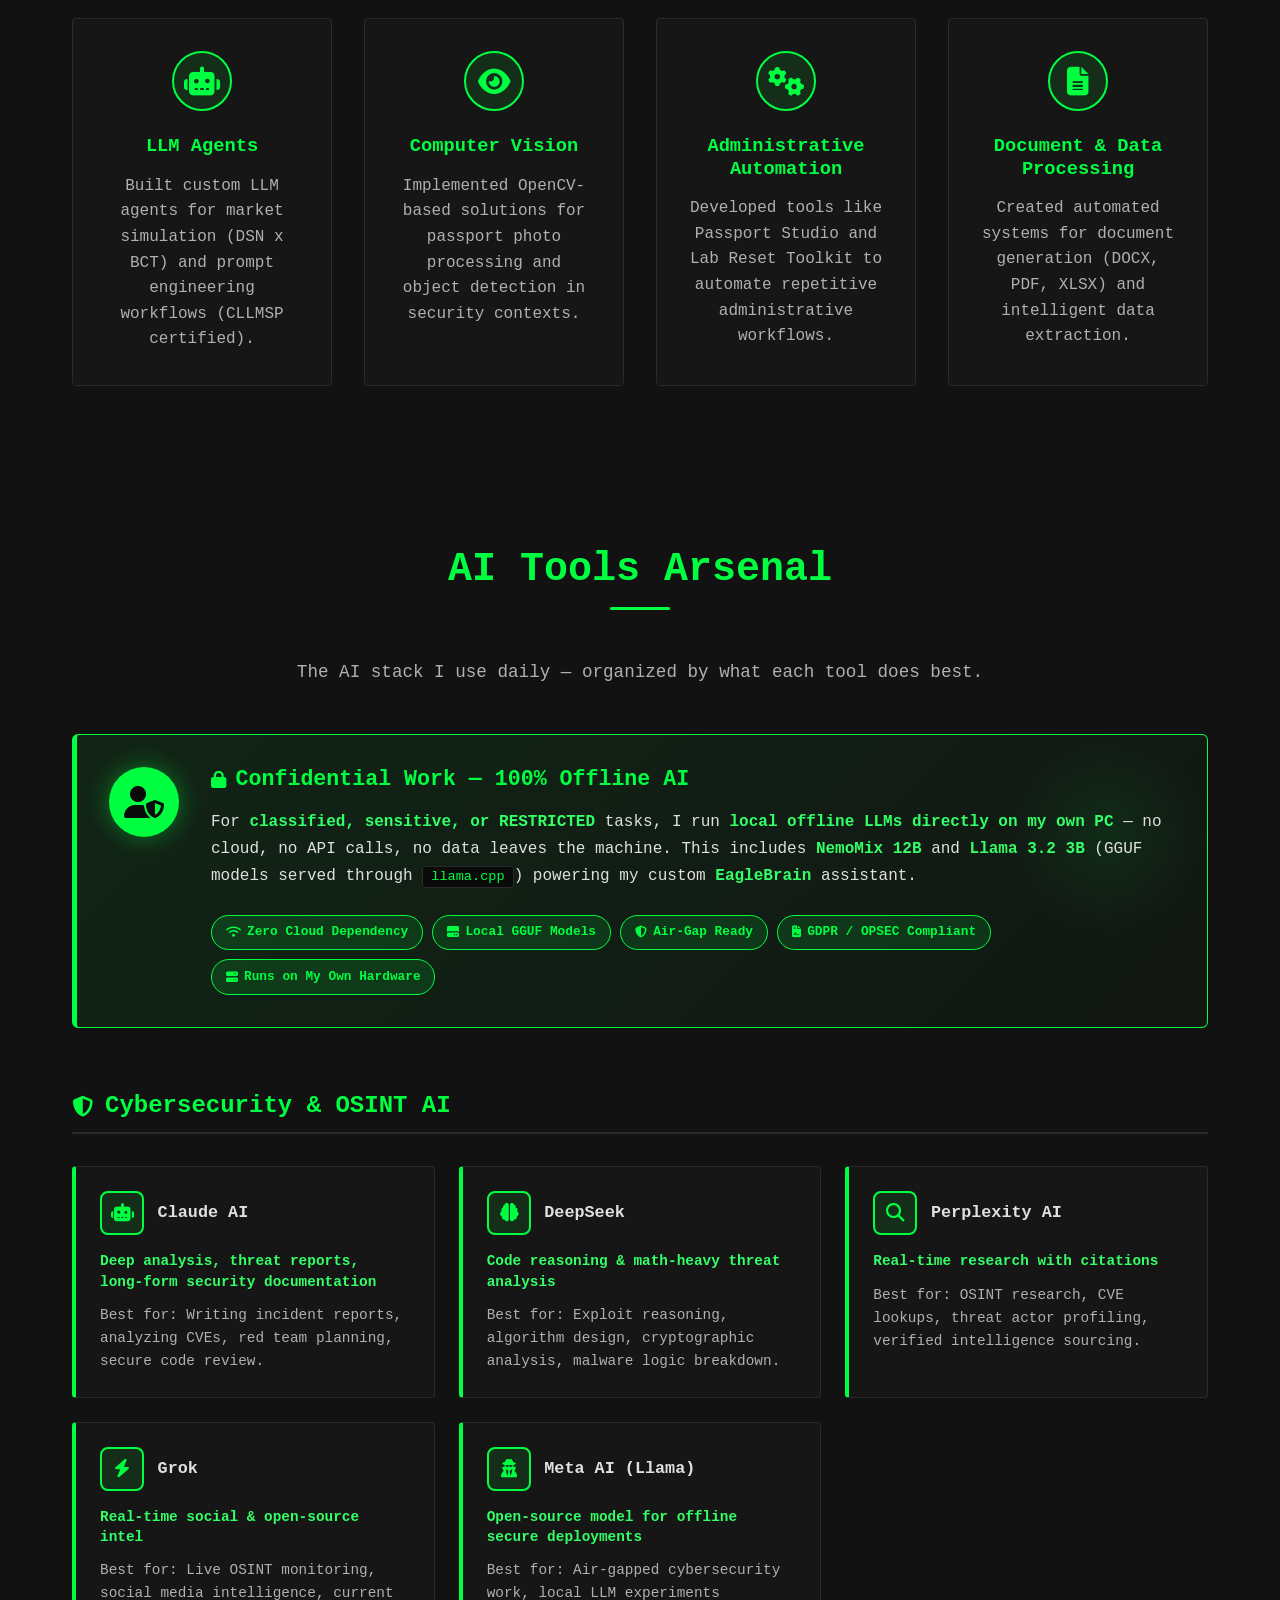
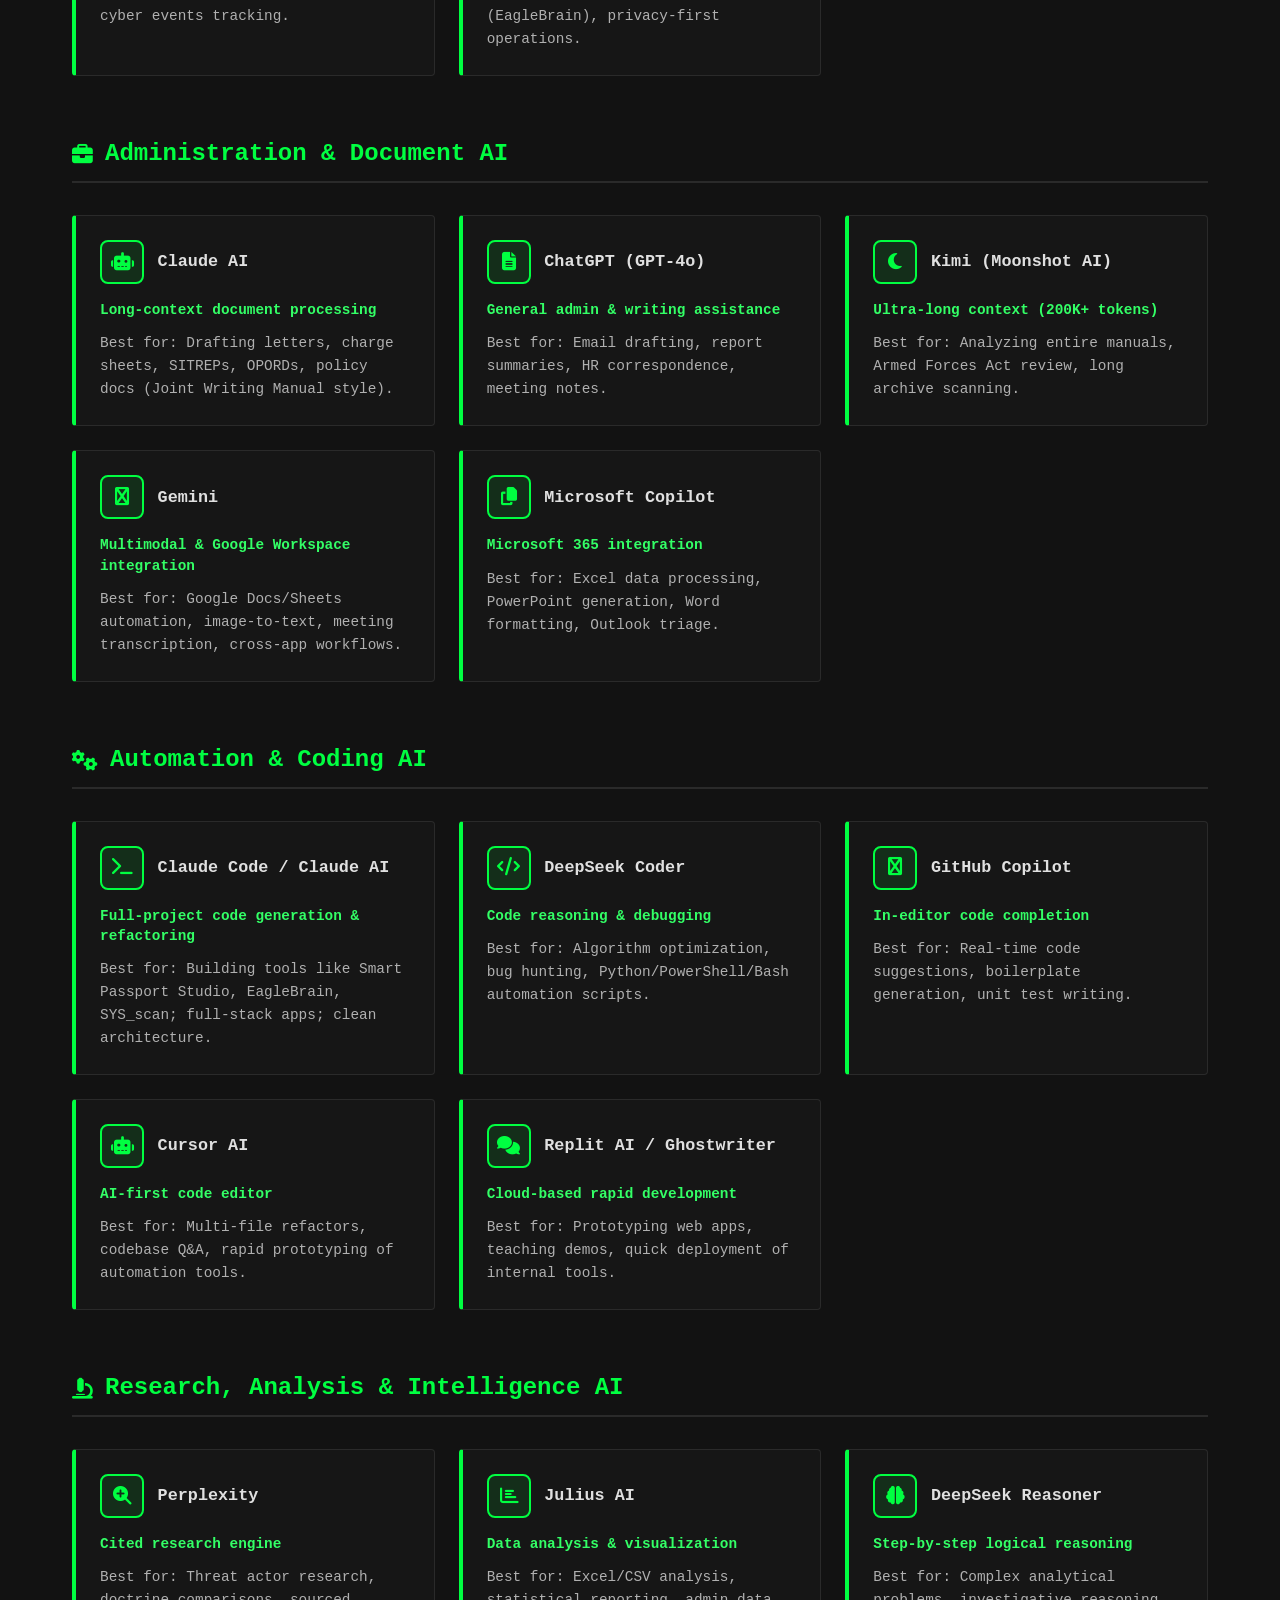
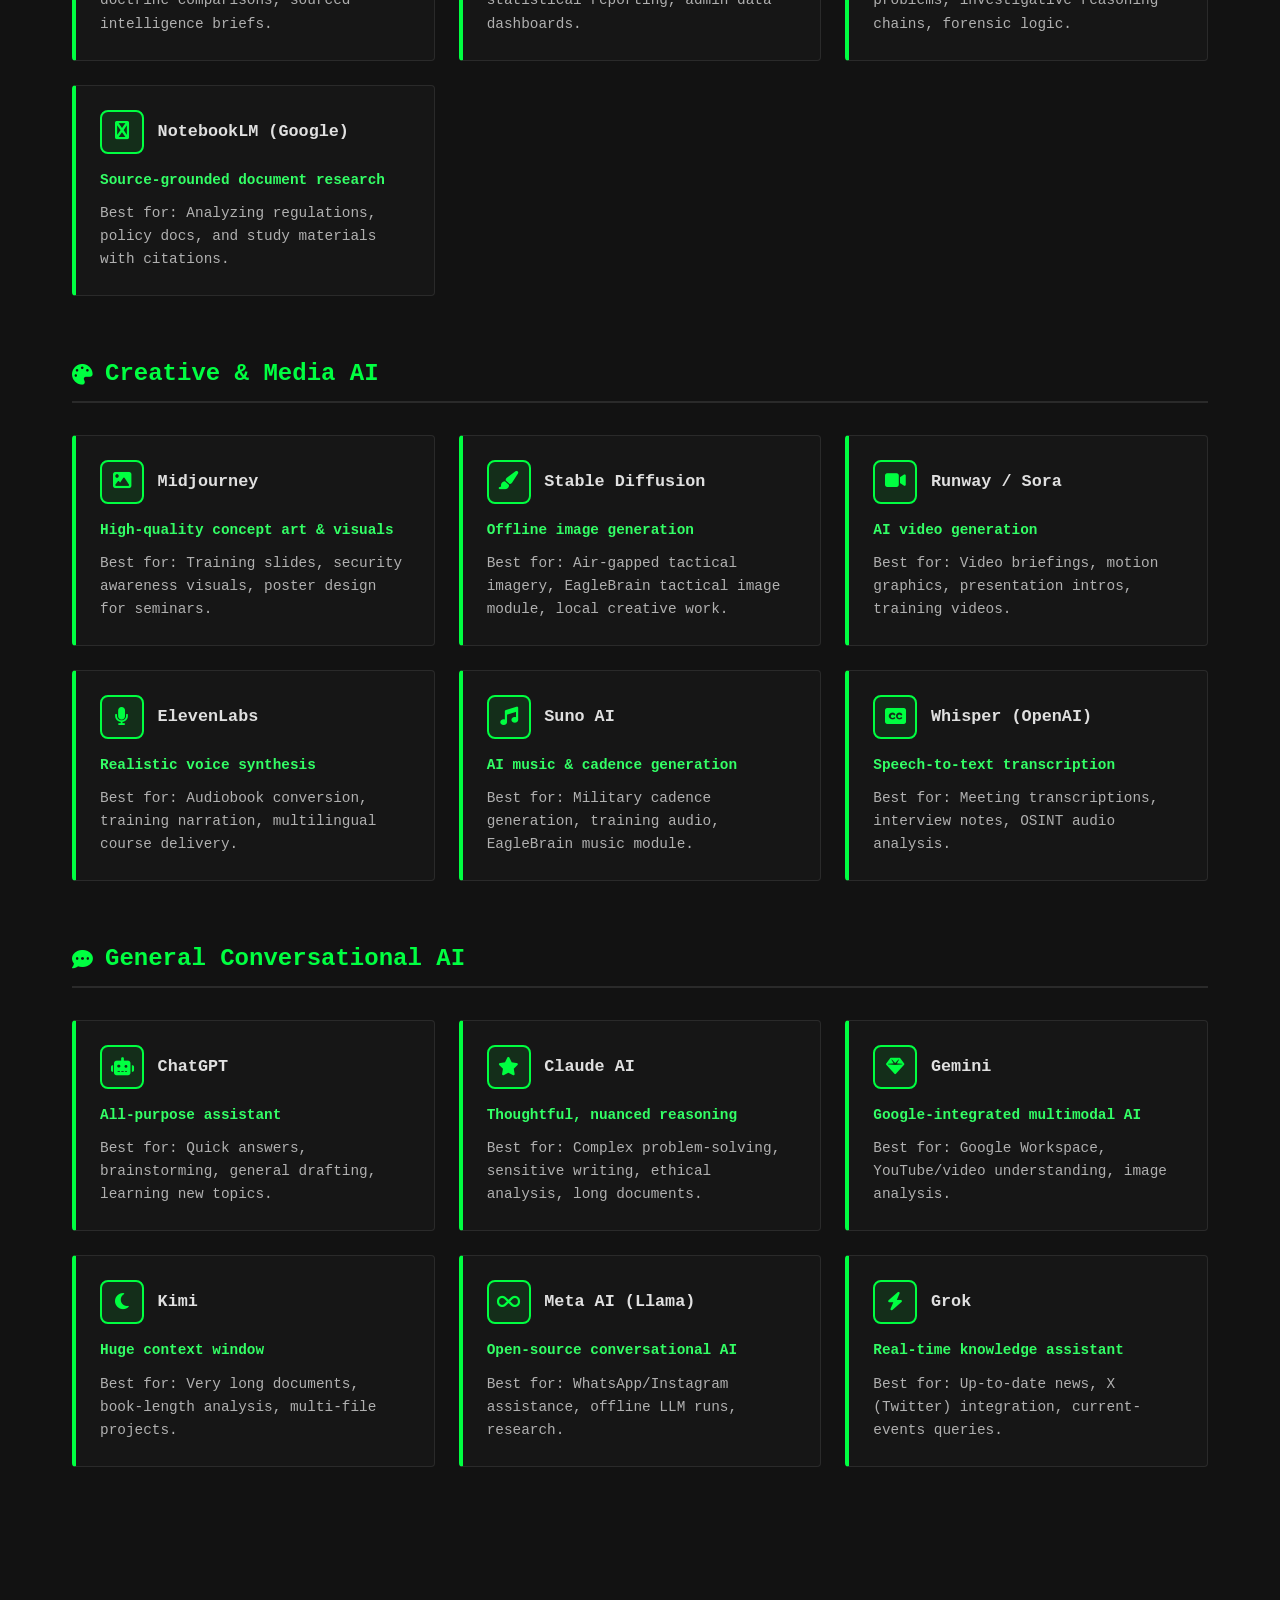
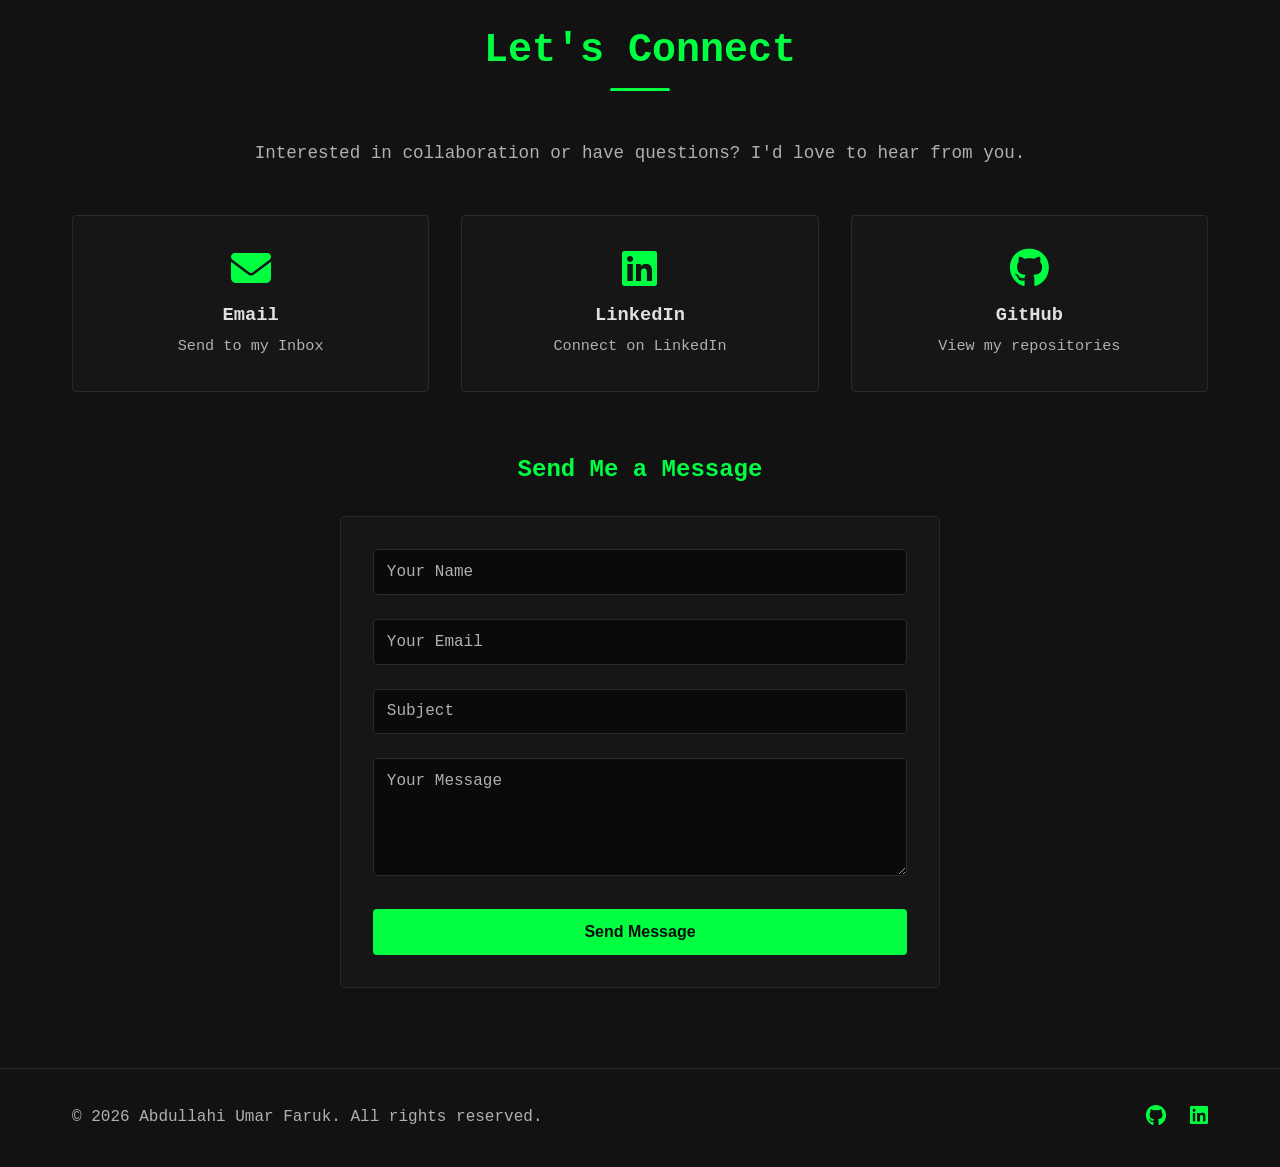
==== commit ebbc354d: "Add files via upload" ====
--- a/index.html
+++ b/index.html
@@ -24,6 +24,7 @@
                 <li><a href="#ai-tools" class="nav-link">AI Tools</a></li>
                 <li><a href="certificates.html" class="nav-link">Certificates</a></li>
                 <li><a href="#contact" class="nav-link">Contact</a></li>
+                <li><a href="cv.html" class="nav-link">CV</a></li>
             </ul>
         </div>
     </nav>
@@ -174,25 +175,26 @@
                     <div class="timeline-marker"></div>
                     <div class="timeline-content">
                         <h3>Cyber Security Instructor & Administrative Assistant</h3>
-                        <p class="timeline-period">NACWS | Jul 2026 – To Date</p>
+                        <p class="timeline-period">Nigerian Army Cyber Warfare School (NACWS) Abuja | Jul 2026 – To Date</p>
                         <p>Served in a dual-capacity role at the NACWS, blending advanced technical education with rigorous academy operations and administrative management.</p>
                         <p><strong>Core Responsibilities:</strong></p>
                         <p><strong>Technical Instruction:</strong> Designed and delivered lectures and practical lab modules for the Basic Cybersecurity Course (BCC) and Intermediate Cybersecurity Course (IC2). Trained personnel in network security, OSINT, system administration, and basic ethical hacking.</p>
                         <p><strong>Lab Facilitation:</strong> Orchestrated simulated cyber drills and virtual labs to train students in real-time incident handling and Security Operations Center (SOC) methodologies.</p>
                         <p><strong>Administrative Coordination:</strong> Managed end-to-end student enrolment workflows, unit nominations, and performance databases.</p>
-                        <p><strong>Executive Support:</strong> Cordinates office logistics for school leadership, drafted official military correspondence, and coordinated calendars.</p>
-                        <p><strong>Event Management:</strong> Acted as a core liaison to the AO for the NACWS Annual Cybersecurity Seminar and took part in coordinating technical study tours.</p>
+                        <p><strong>Executive Support:</strong> Directed office logistics for school leadership, drafted official military correspondence, and coordinated calendars.</p>
+                        <p><strong>Event Management:</strong> Acted as a core liaison for the NACWS Annual Cybersecurity Seminar and took part in coordinating technical study tours.</p>
                         <p style="margin-top: 1rem; color: var(--accent-light); font-weight: 600;">Key Expertise: Cyber Security Education • Information Security • Office Administration • Technical Training • Curriculum Development • Executive Support • Operations Management</p>
                     </div>
                 </div>
-                                <div class="timeline-item">
+                <!-- 331 Artillery Regiment -->
+                <div class="timeline-item">
                     <div class="timeline-marker"></div>
                     <div class="timeline-content">
-                        <h3>Intelligence & Criminal Investigator</h3>
-                        <p class="timeline-period">331 Artillery Regiment | July 2024 – July 2026</p>
-                        <p>Served as an operator in tactical intelligence, forensic investigations, and cyber defense, ensuring operational security and actionable intelligence for command staff.</p>
+                        <h3>Intelligence & Criminal Investigations Specialist</h3>
+                        <p class="timeline-period">331 Artillery Regiment, Nigerian Army, Borno State | Jul 2024 – Jul 2026</p>
+                        <p>Served as a specialist in tactical intelligence, forensic investigations, and cyber defense, ensuring operational security and actionable intelligence for command staff.</p>
                         <p><strong>Core Responsibilities:</strong></p>
-                        <p><strong>Forensic Evidence Collection:</strong> partispated on 40+ complex criminal investigations, securing physical and digital evidence to maintain a 100% chain-of-custody compliance record.</p>
+                        <p><strong>Forensic Evidence Collection:</strong> Directed 40+ complex criminal investigations, securing physical and digital evidence from crime scenes to maintain a 100% chain-of-custody compliance record.</p>
                         <p><strong>Tactical Intelligence & OSINT:</strong> Executed threat surveillance and OSINT tracking of hostile movements, delivering actionable intelligence briefs that directly mitigated operational risk for command staff.</p>
                         <p><strong>Counter-Espionage & Cyber Defense:</strong> Identified and neutralized espionage activities while actively monitoring, penetration testing, and hardening unit networks against external unauthorized intrusions.</p>
                         <p><strong>Interrogations & Record Optimization:</strong> Conducted professional interviews and interrogations of suspects, logging detailed investigative reports and maintaining offender profiling records with zero data handling errors.</p>
@@ -200,12 +202,19 @@
                         <p style="margin-top: 1rem; color: var(--accent-light); font-weight: 600;">Key Expertise: Criminal Investigation • Tactical Intelligence • OSINT • Cyber Defense • Interrogation • Executive Protection</p>
                     </div>
                 </div>
+
+                <!-- 32 Artillery Brigade -->
                 <div class="timeline-item">
                     <div class="timeline-marker"></div>
                     <div class="timeline-content">
-                        <h3>Administrative Assistant & Garrison Operations</h3>
-                        <p class="timeline-period">32 Artillery Brigade | July 2015 – July 2024</p>
-                        <p>Streamlined HR database systems, reducing document retrieval times by 40%. Managed confidential personnel archives with 100% compliance. Advanced to Map Reading Class 1 (A1) and graduated top-tier in military education courses.</p>
+                        <h3>Administrative Assistant & Garrison Specialist</h3>
+                        <p class="timeline-period">32 Artillery Brigade, Nigerian Army Ondo State | Jul 2016 – Jul 2024</p>
+                        <p>Delivered comprehensive administrative, HR, and operational support, streamlining workflows and managing sensitive personnel data over an 8-year period.</p>
+                        <p><strong>Core Responsibilities:</strong></p>
+                        <p><strong>Administrative Workflow Optimization:</strong> Streamlined unit HR database systems, reducing document retrieval times by 40% through standardized indexing and digital archival methods.</p>
+                        <p><strong>Personnel Data Security:</strong> Managed confidential personnel archives, ensuring 100% compliance with data protection policies and military document classification rules.</p>
+                        <p><strong>Tactical Qualification Advancement:</strong> Advanced through military qualifications to attain Map Reading Class 1 (A1) and completed military education courses up to A1 level, graduating in the top tier of performance evaluations.</p>
+                        <p style="margin-top: 1rem; color: var(--accent-light); font-weight: 600;">Key Expertise: Office Administration • Records Management • Data Security • Tactical Qualifications • HR Systems</p>
                     </div>
                 </div>
                 <div class="timeline-item">
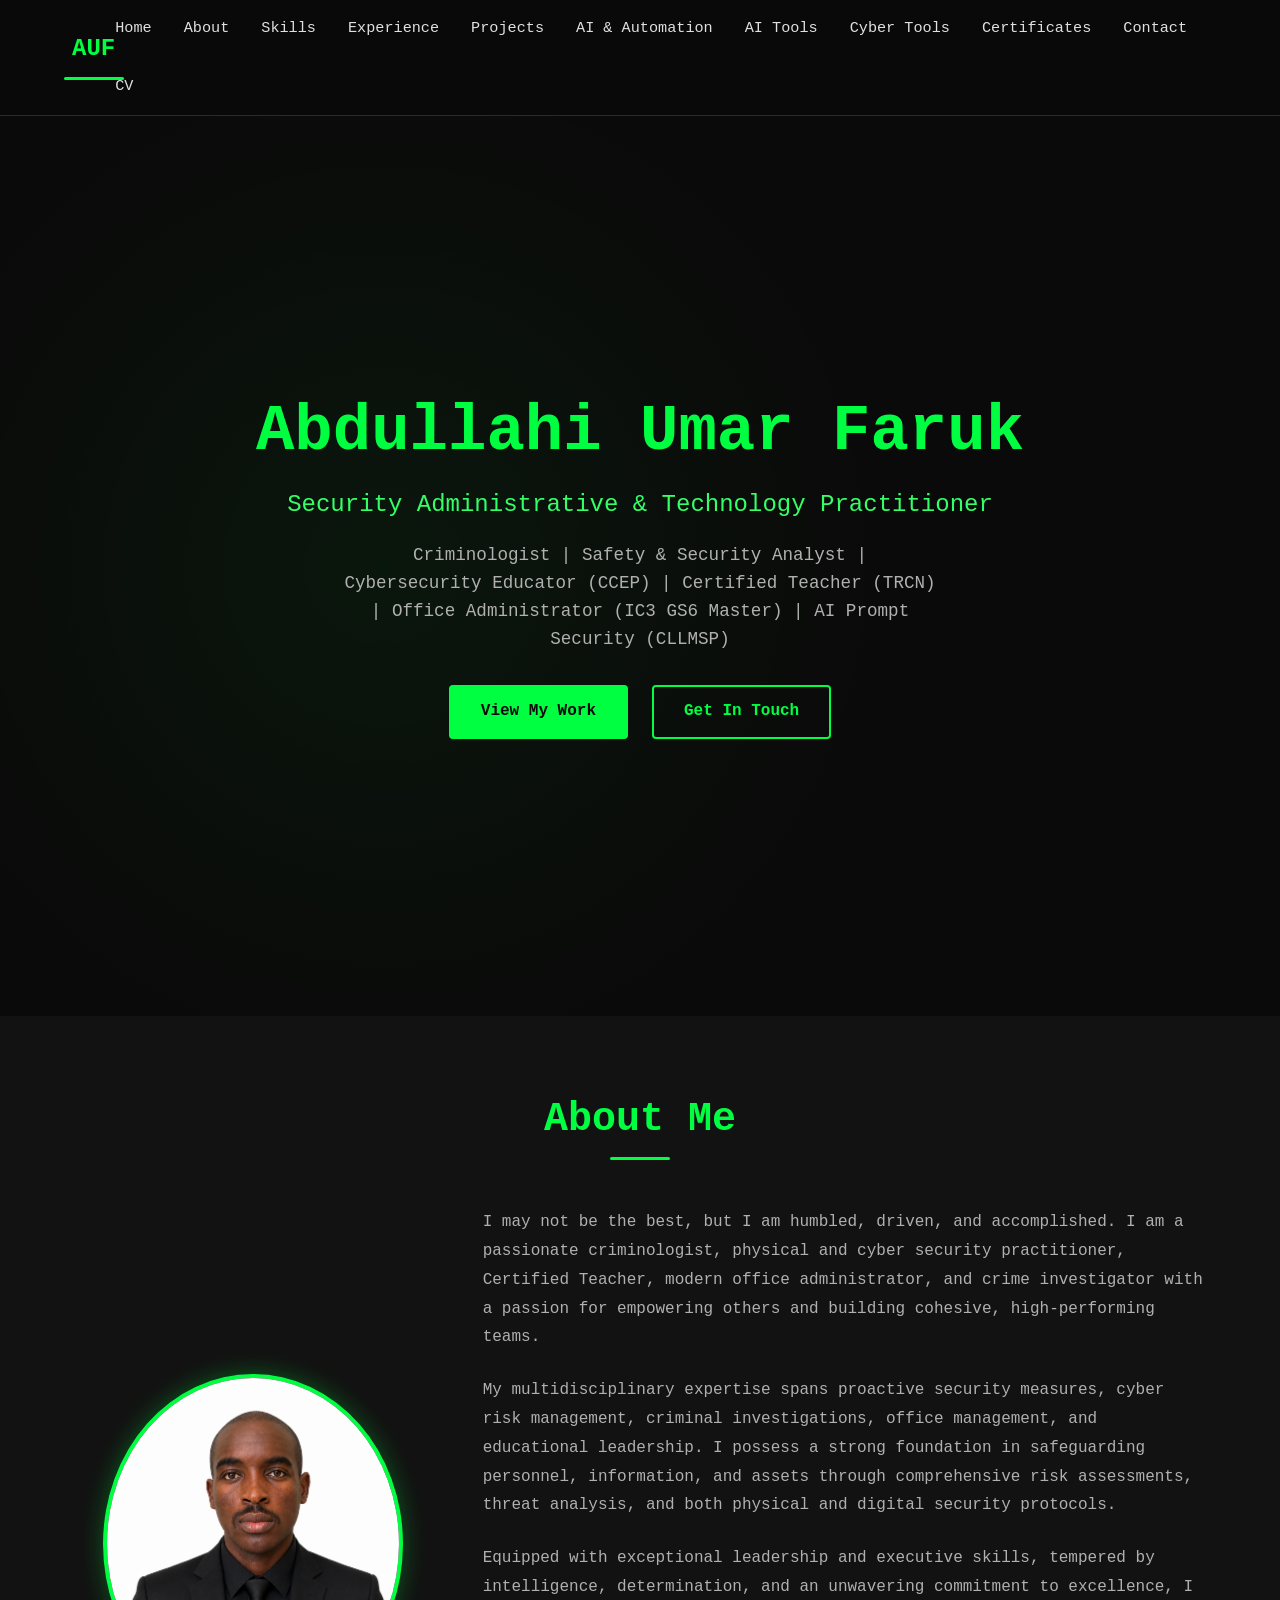
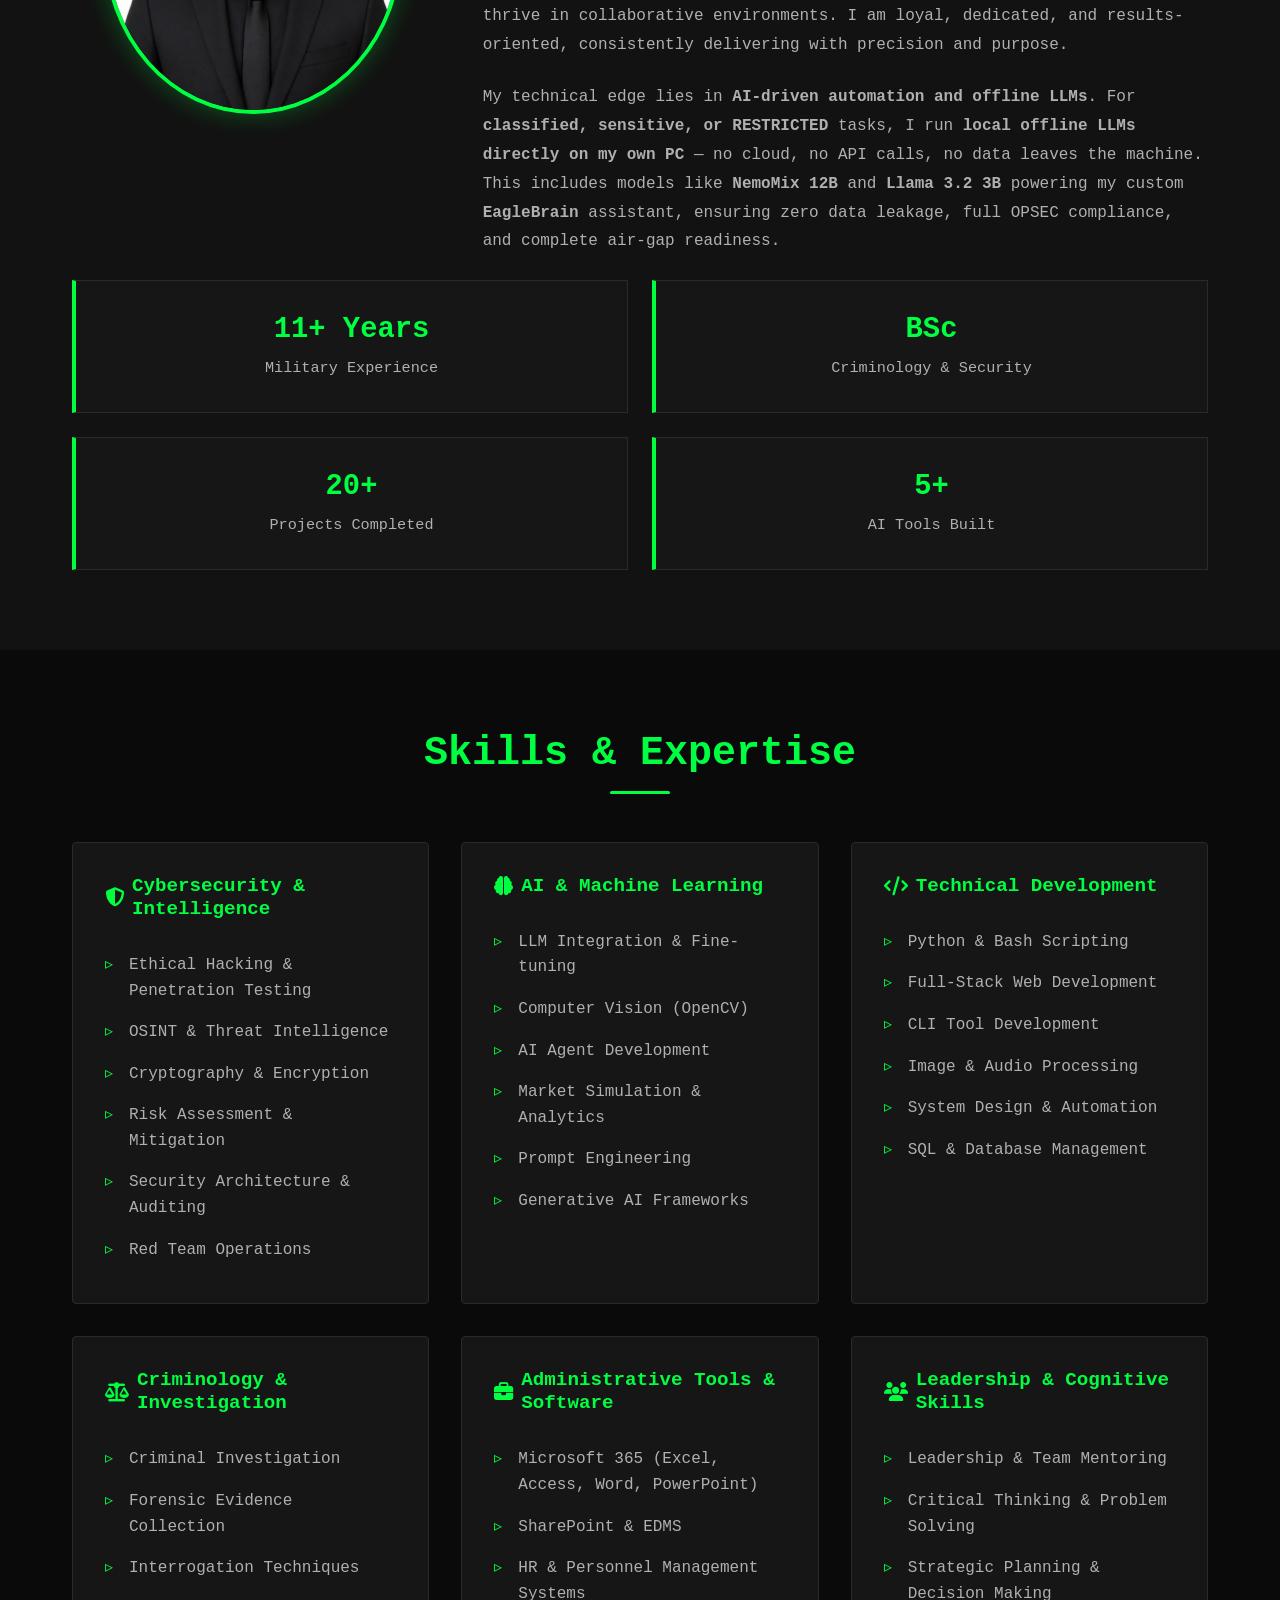
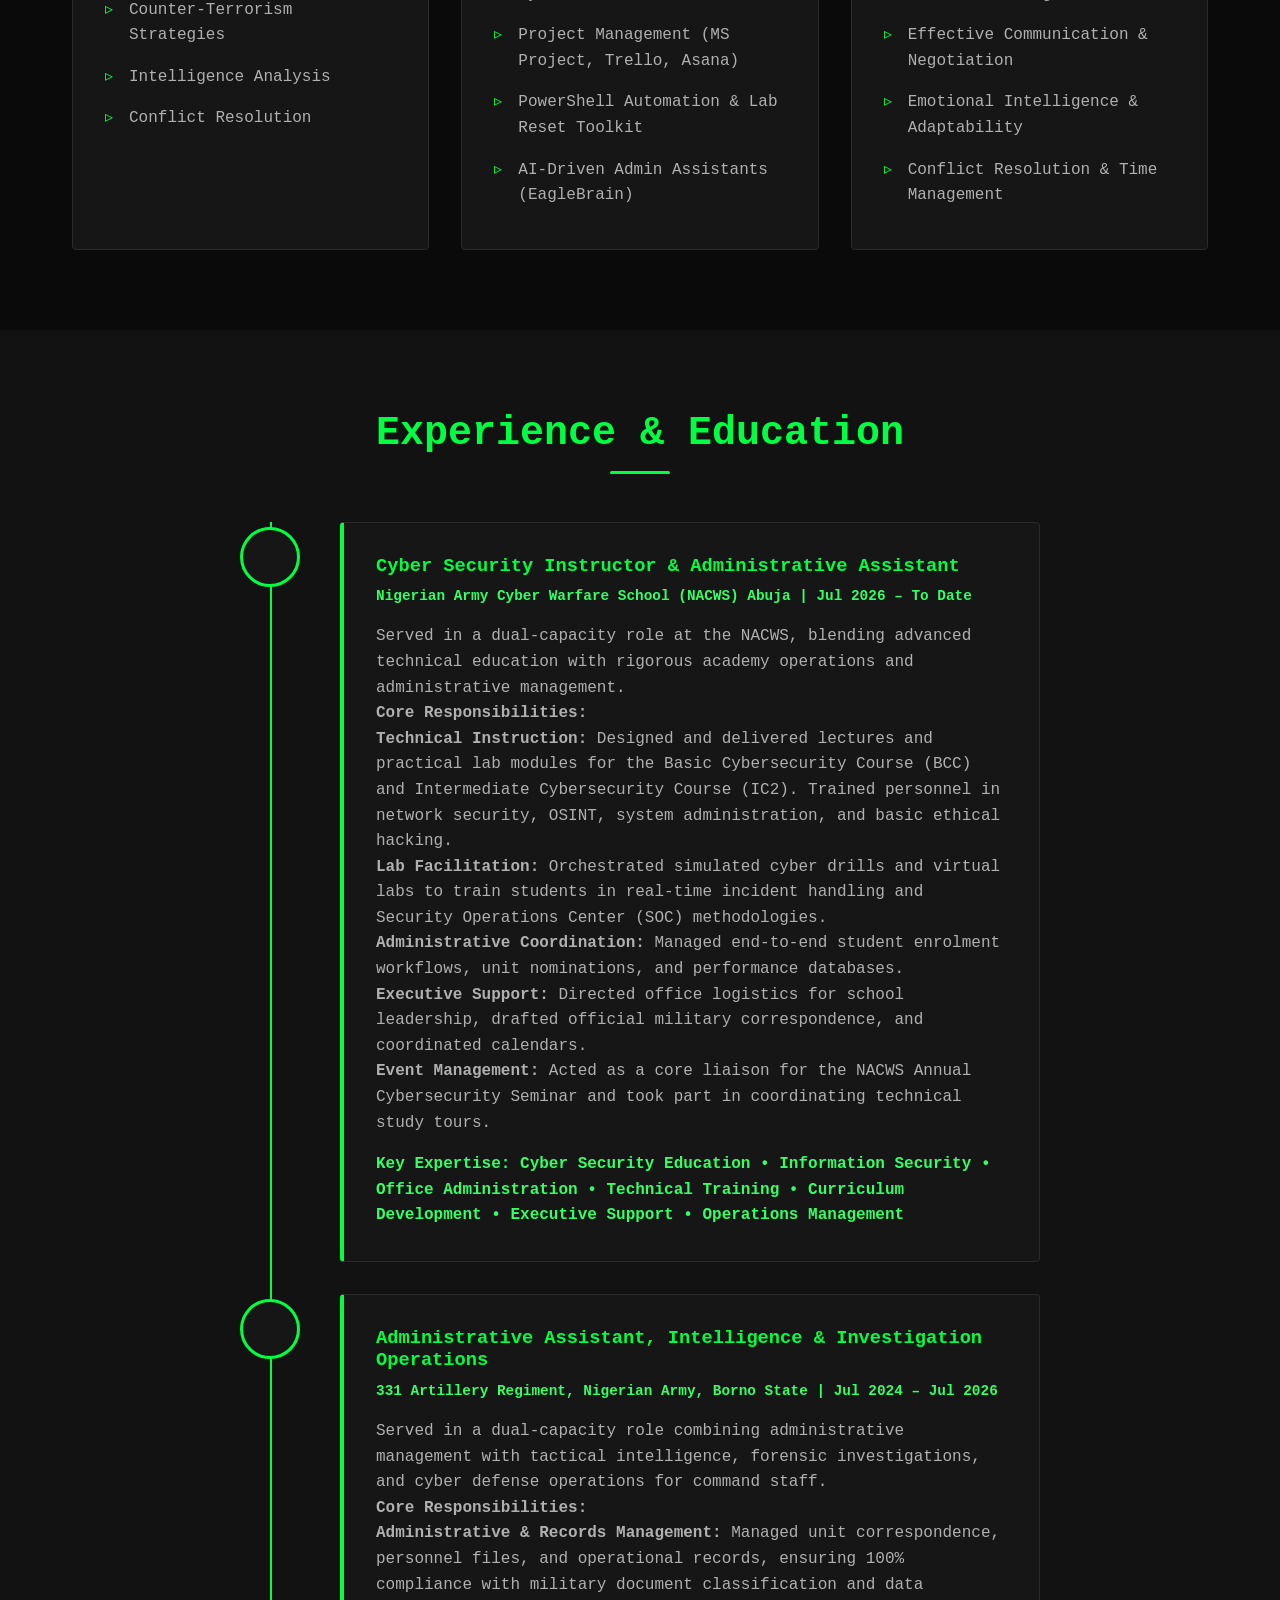
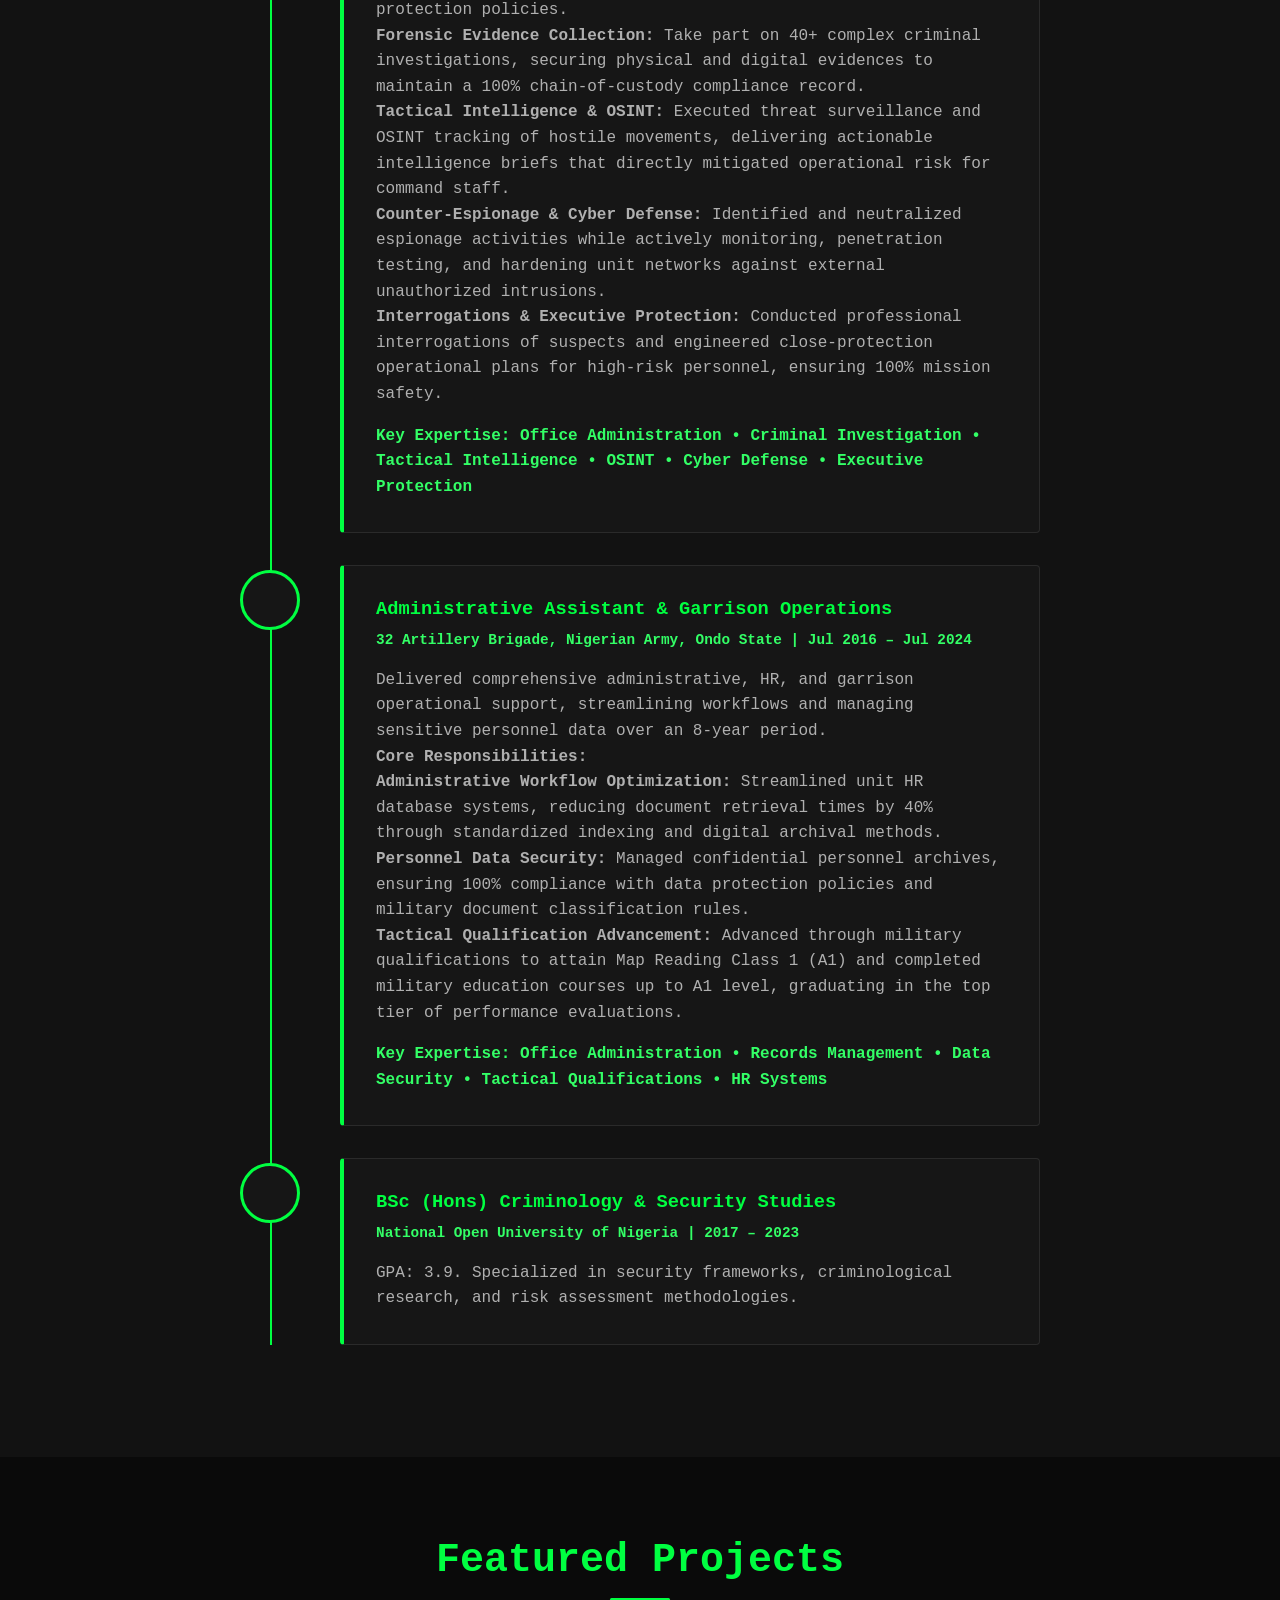
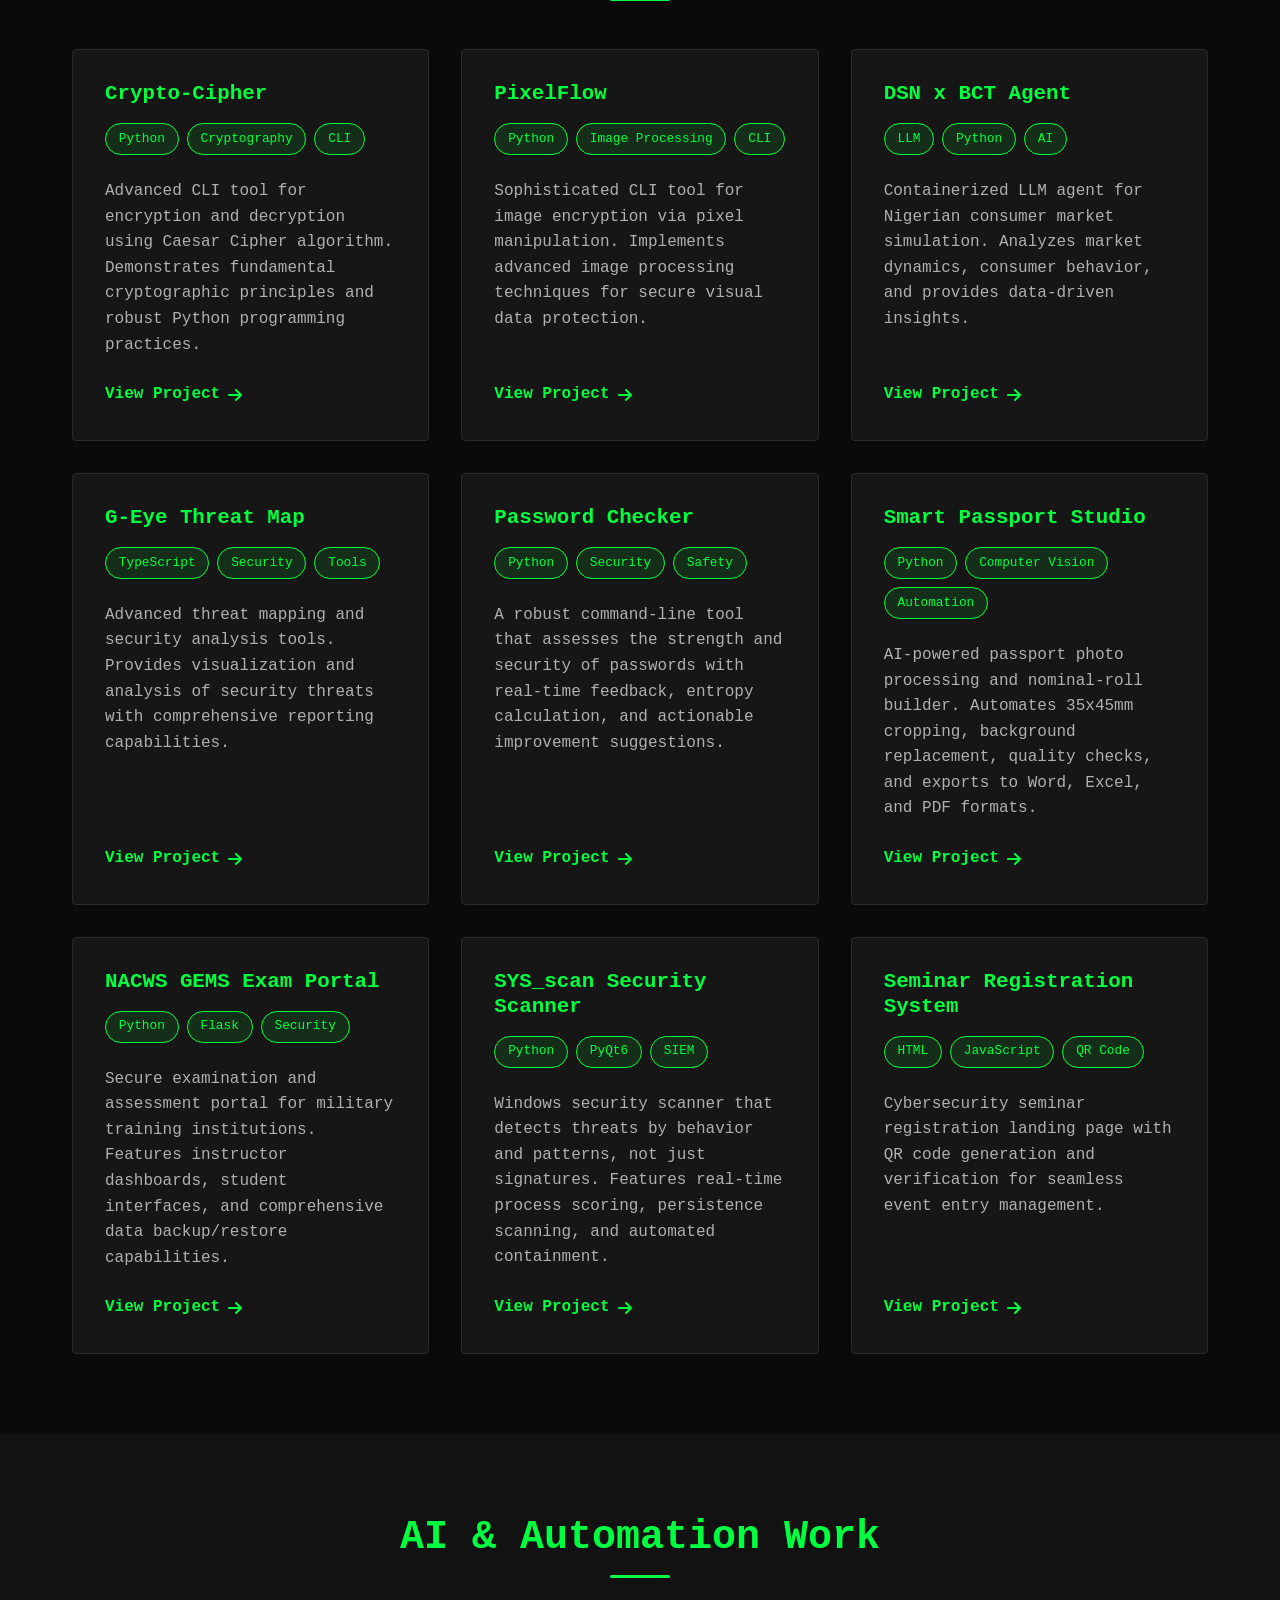
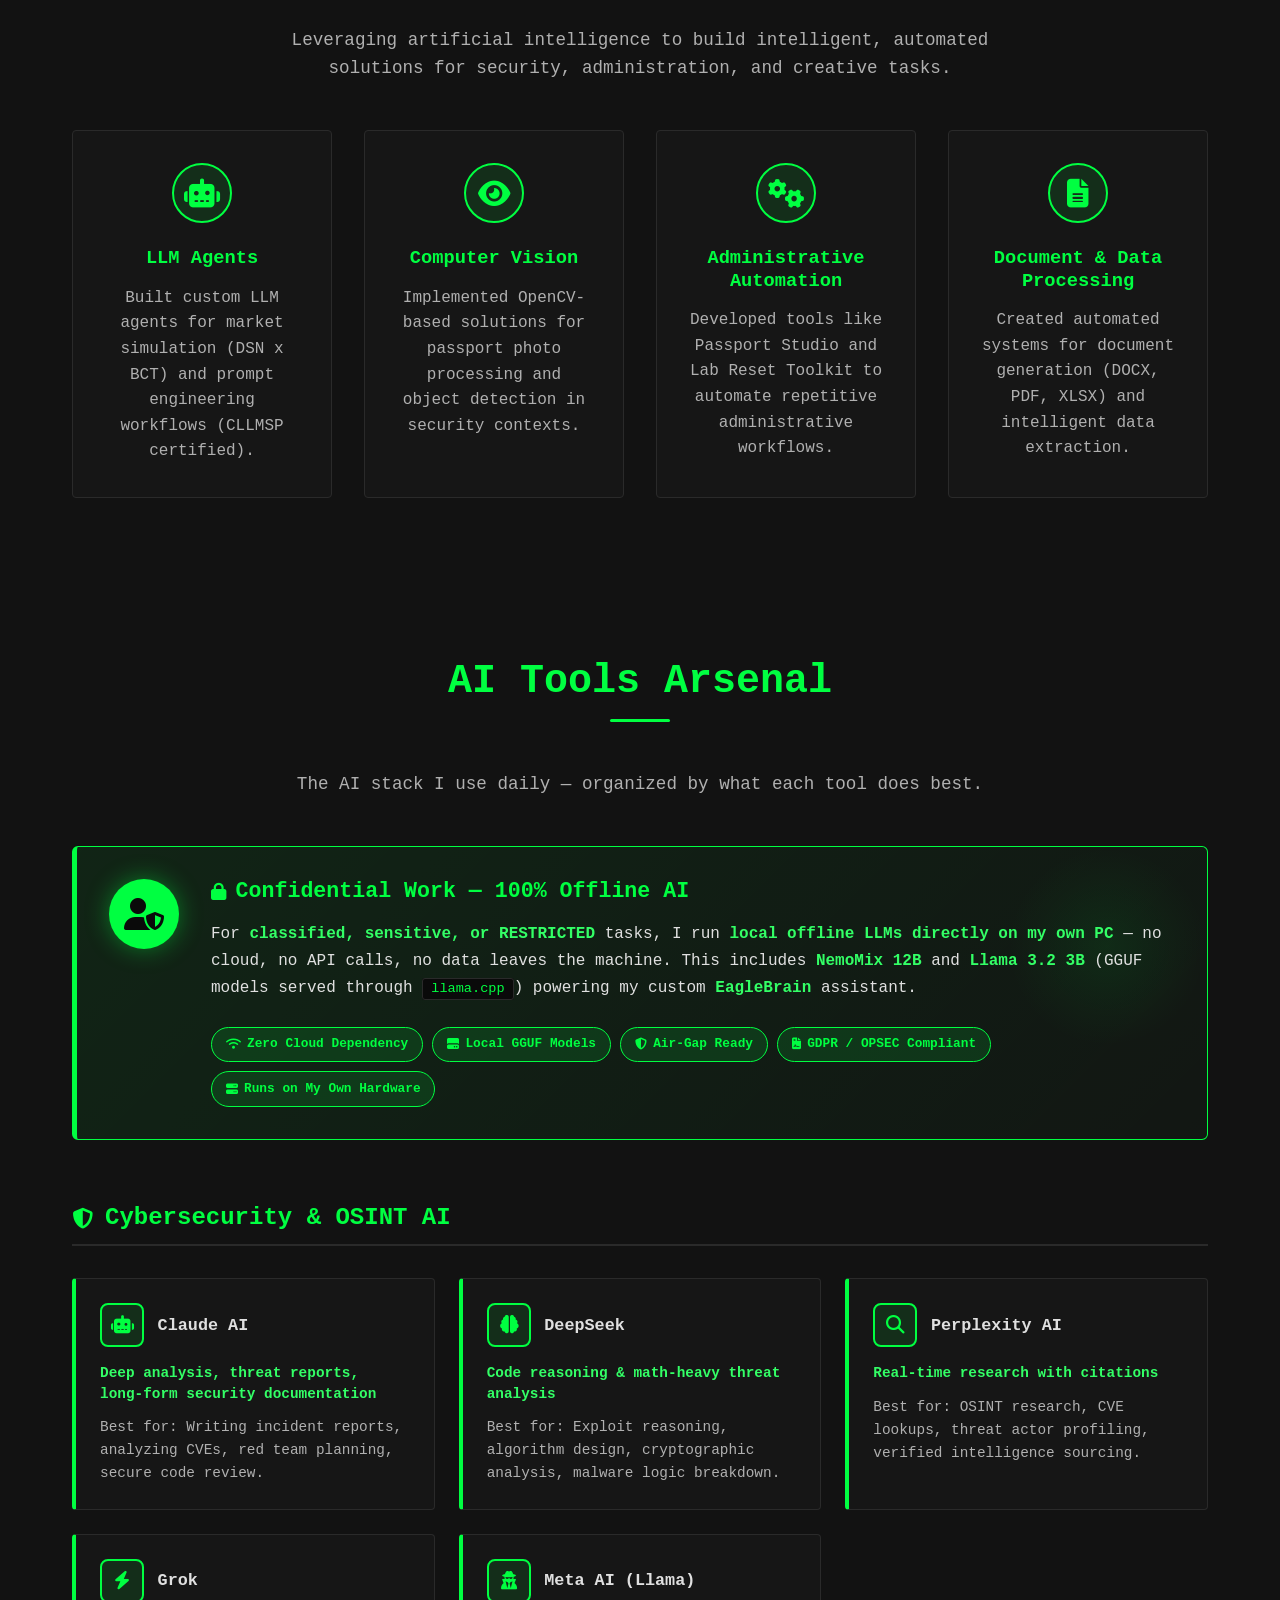
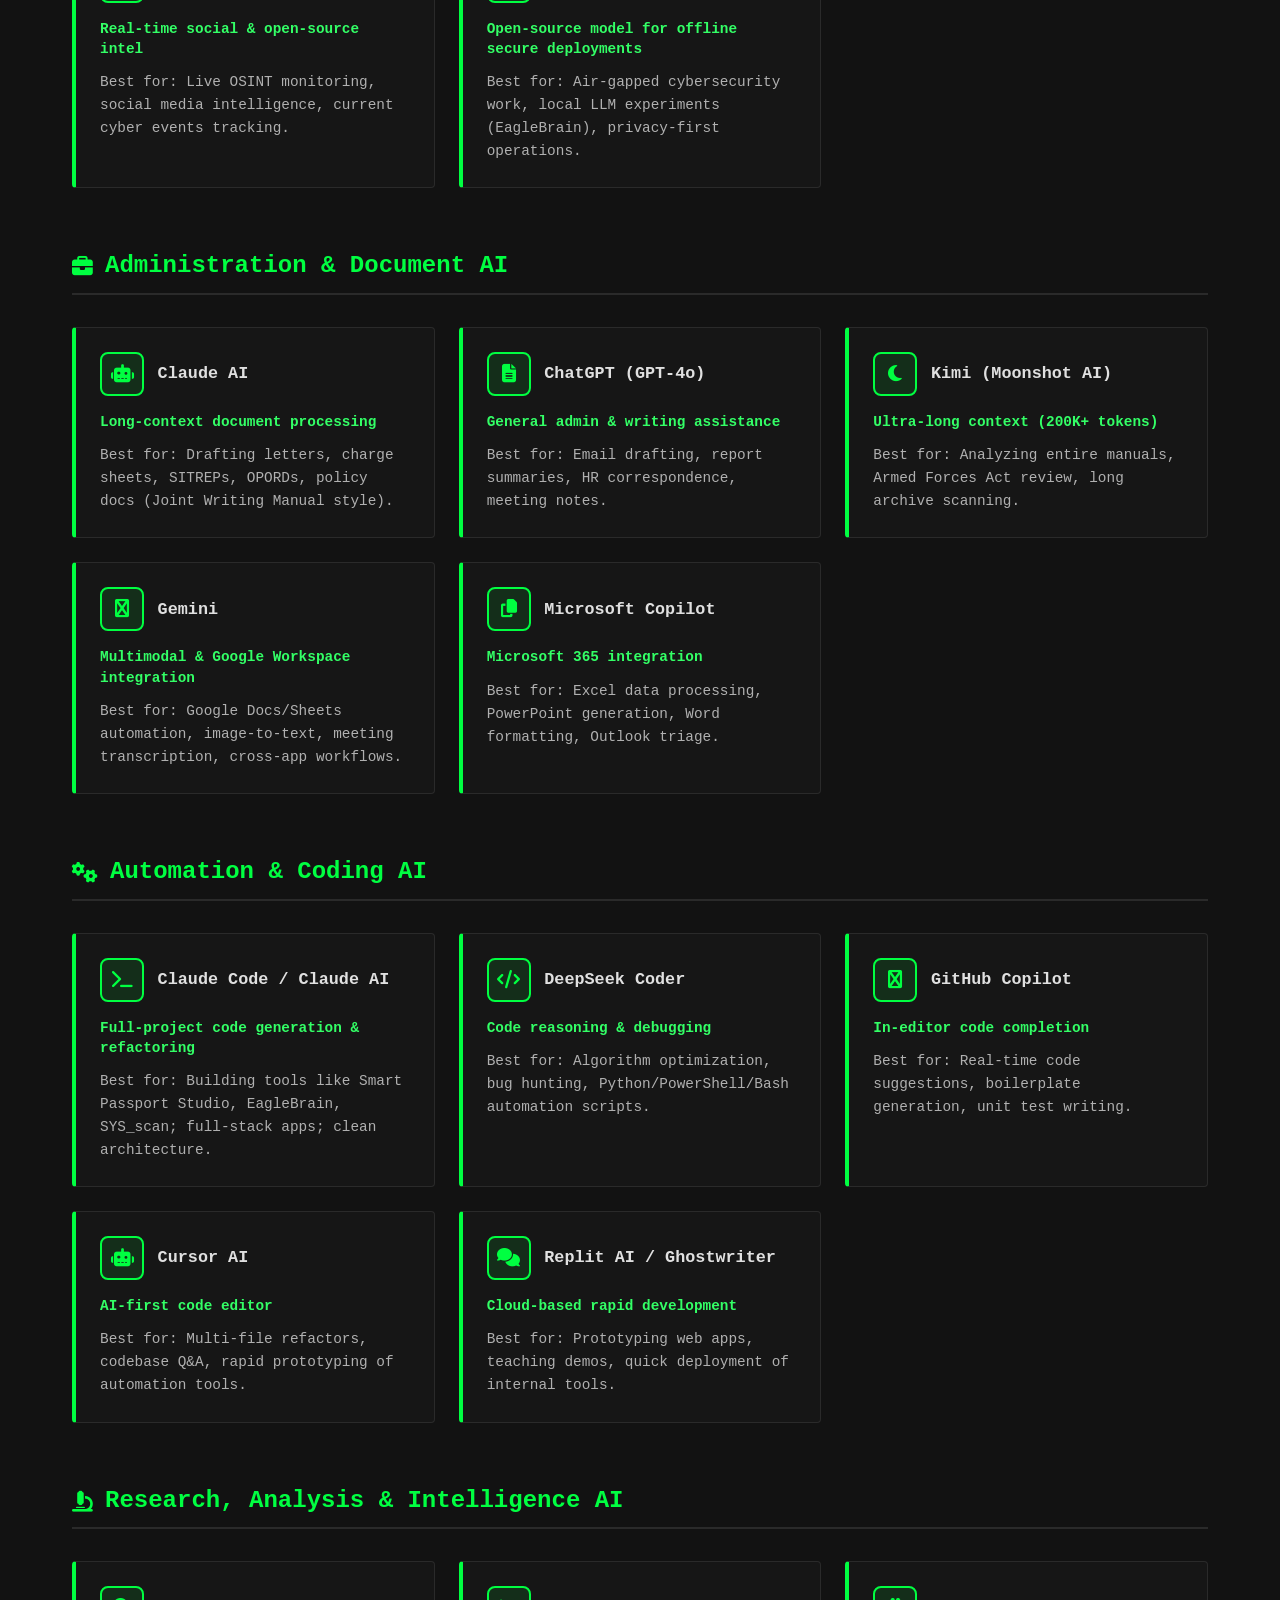
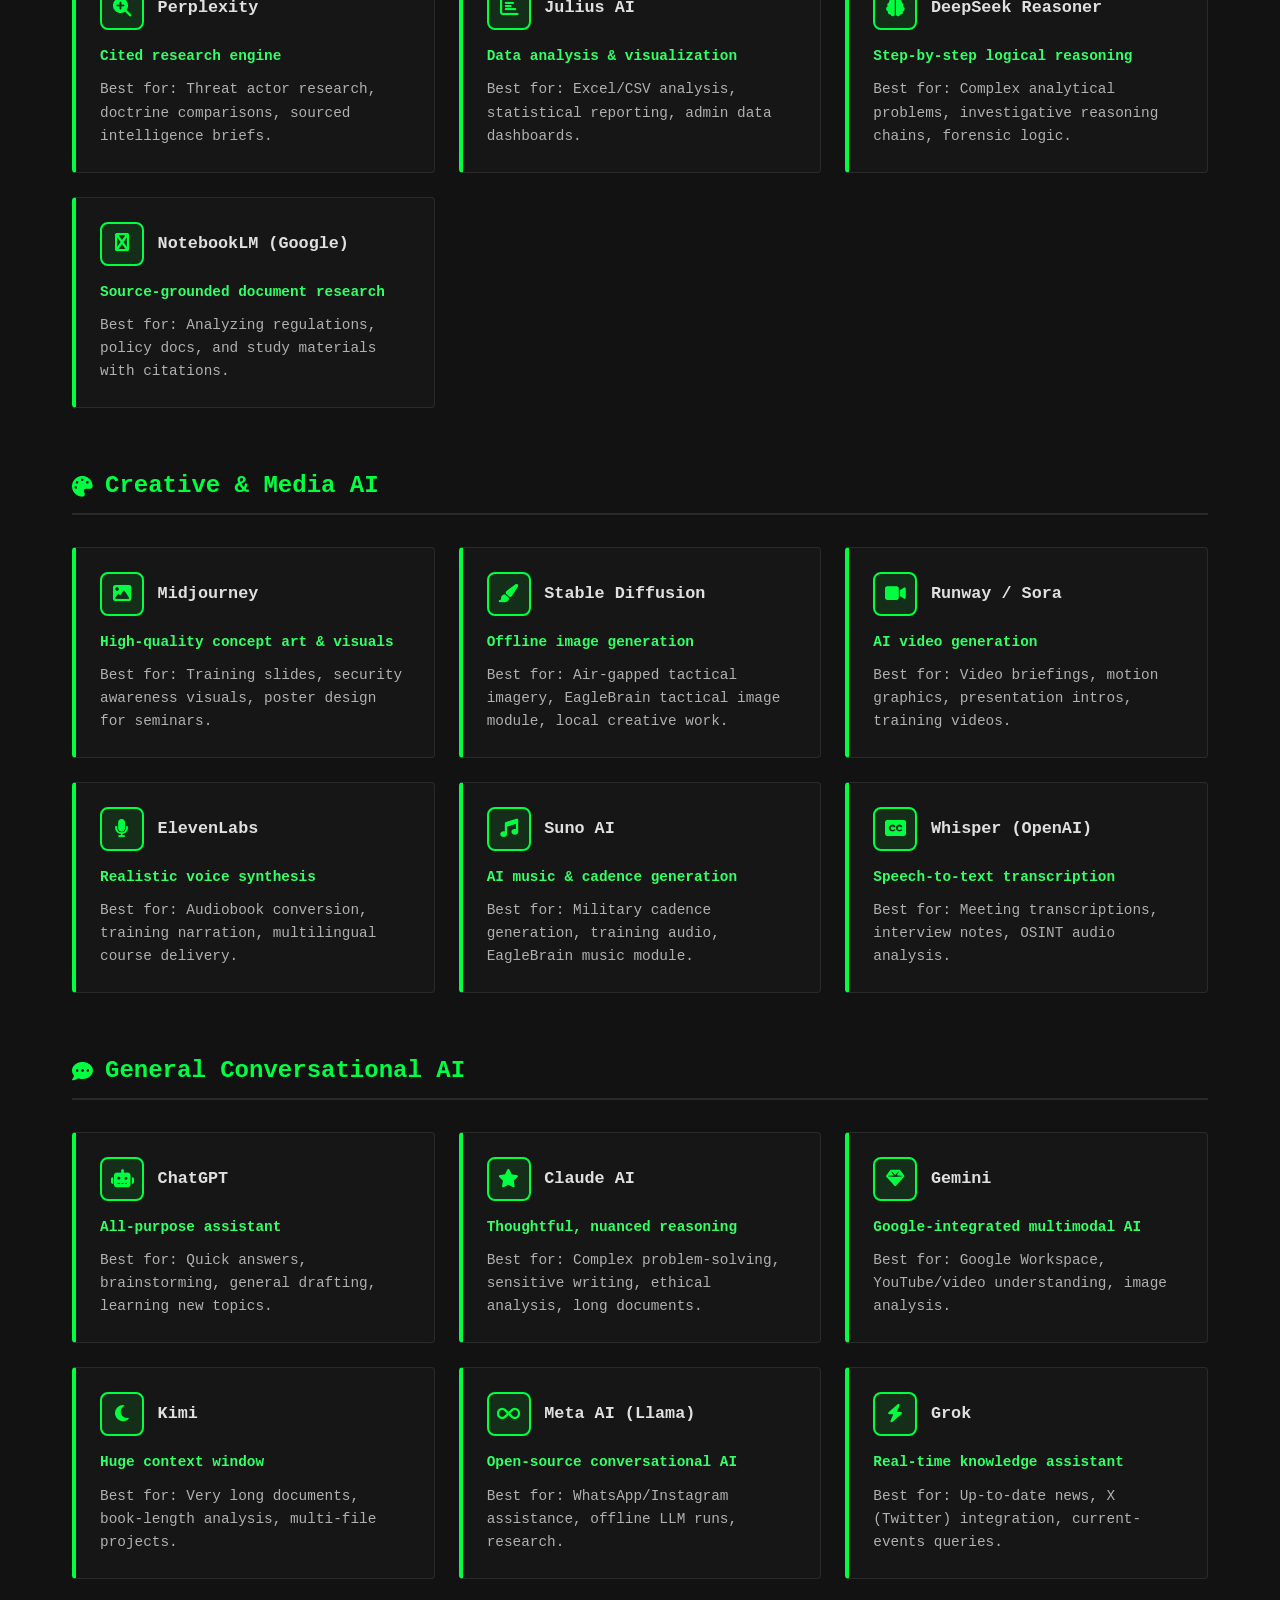
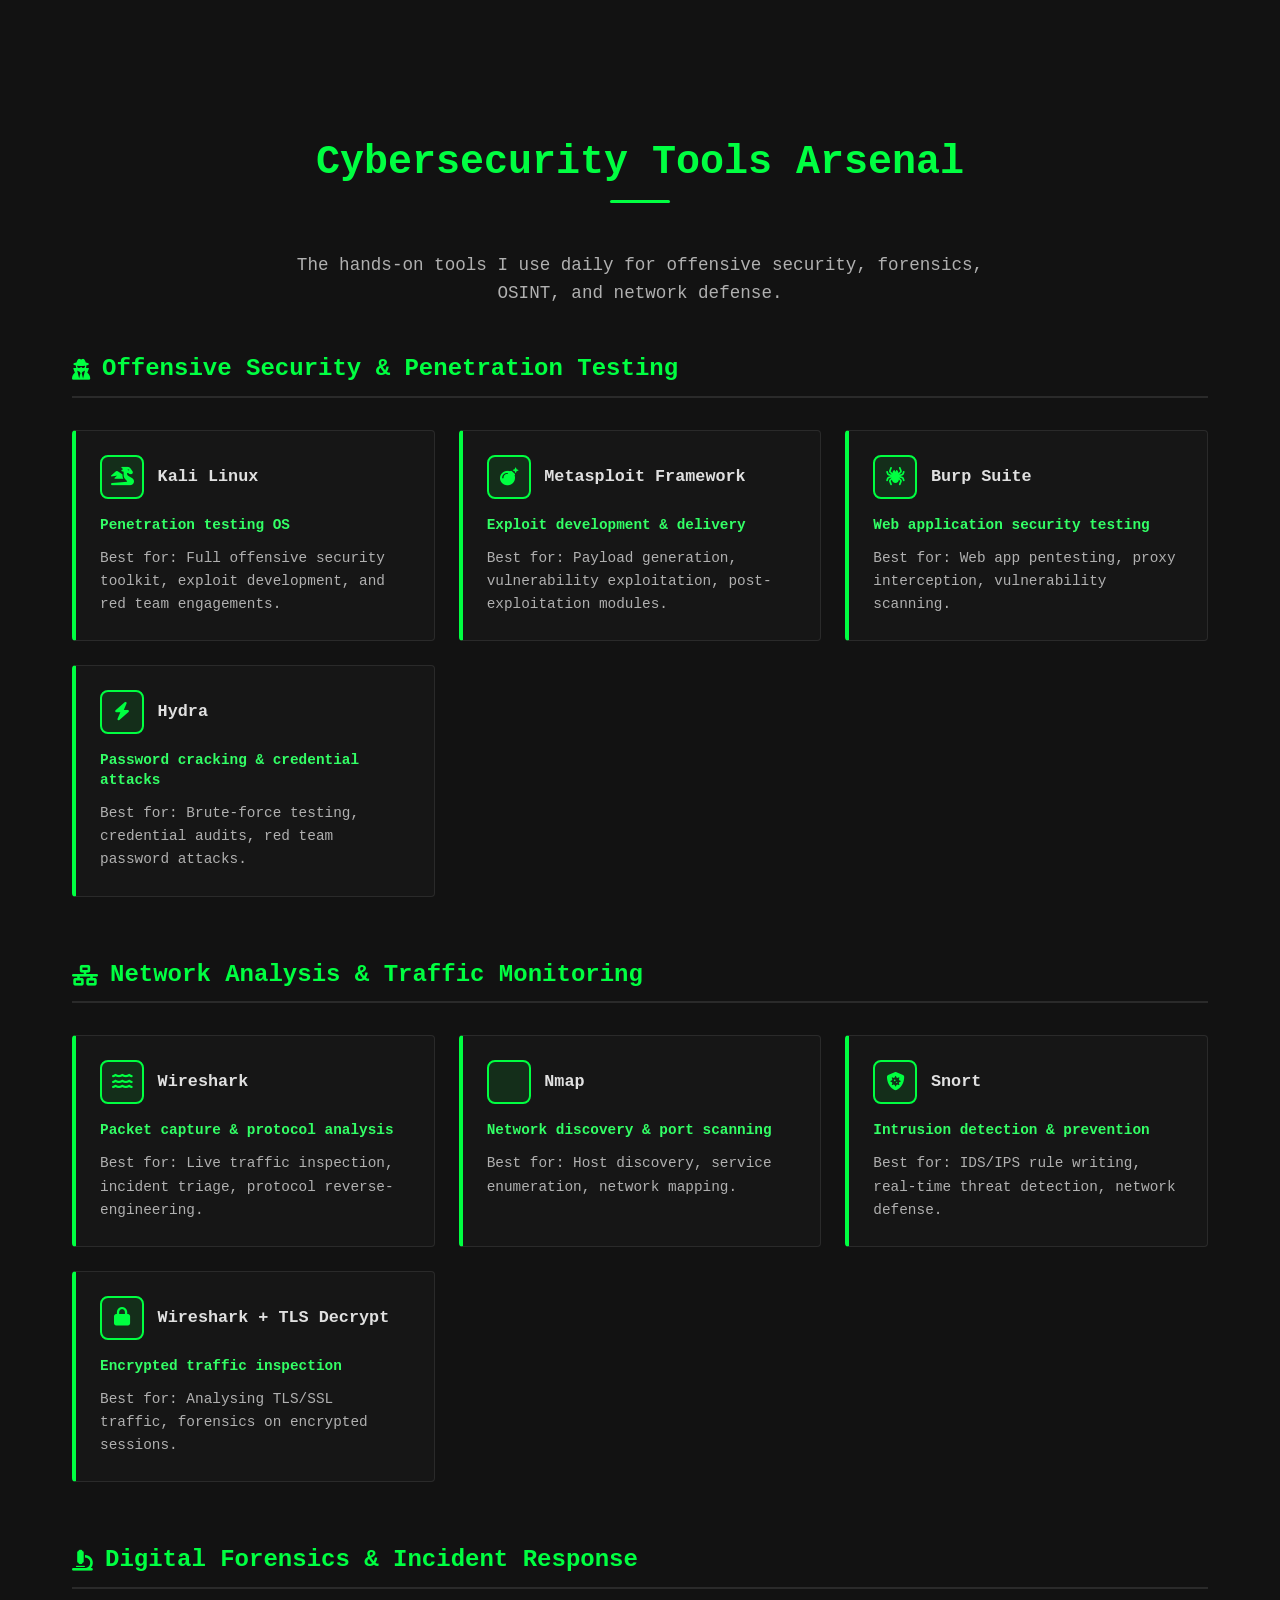
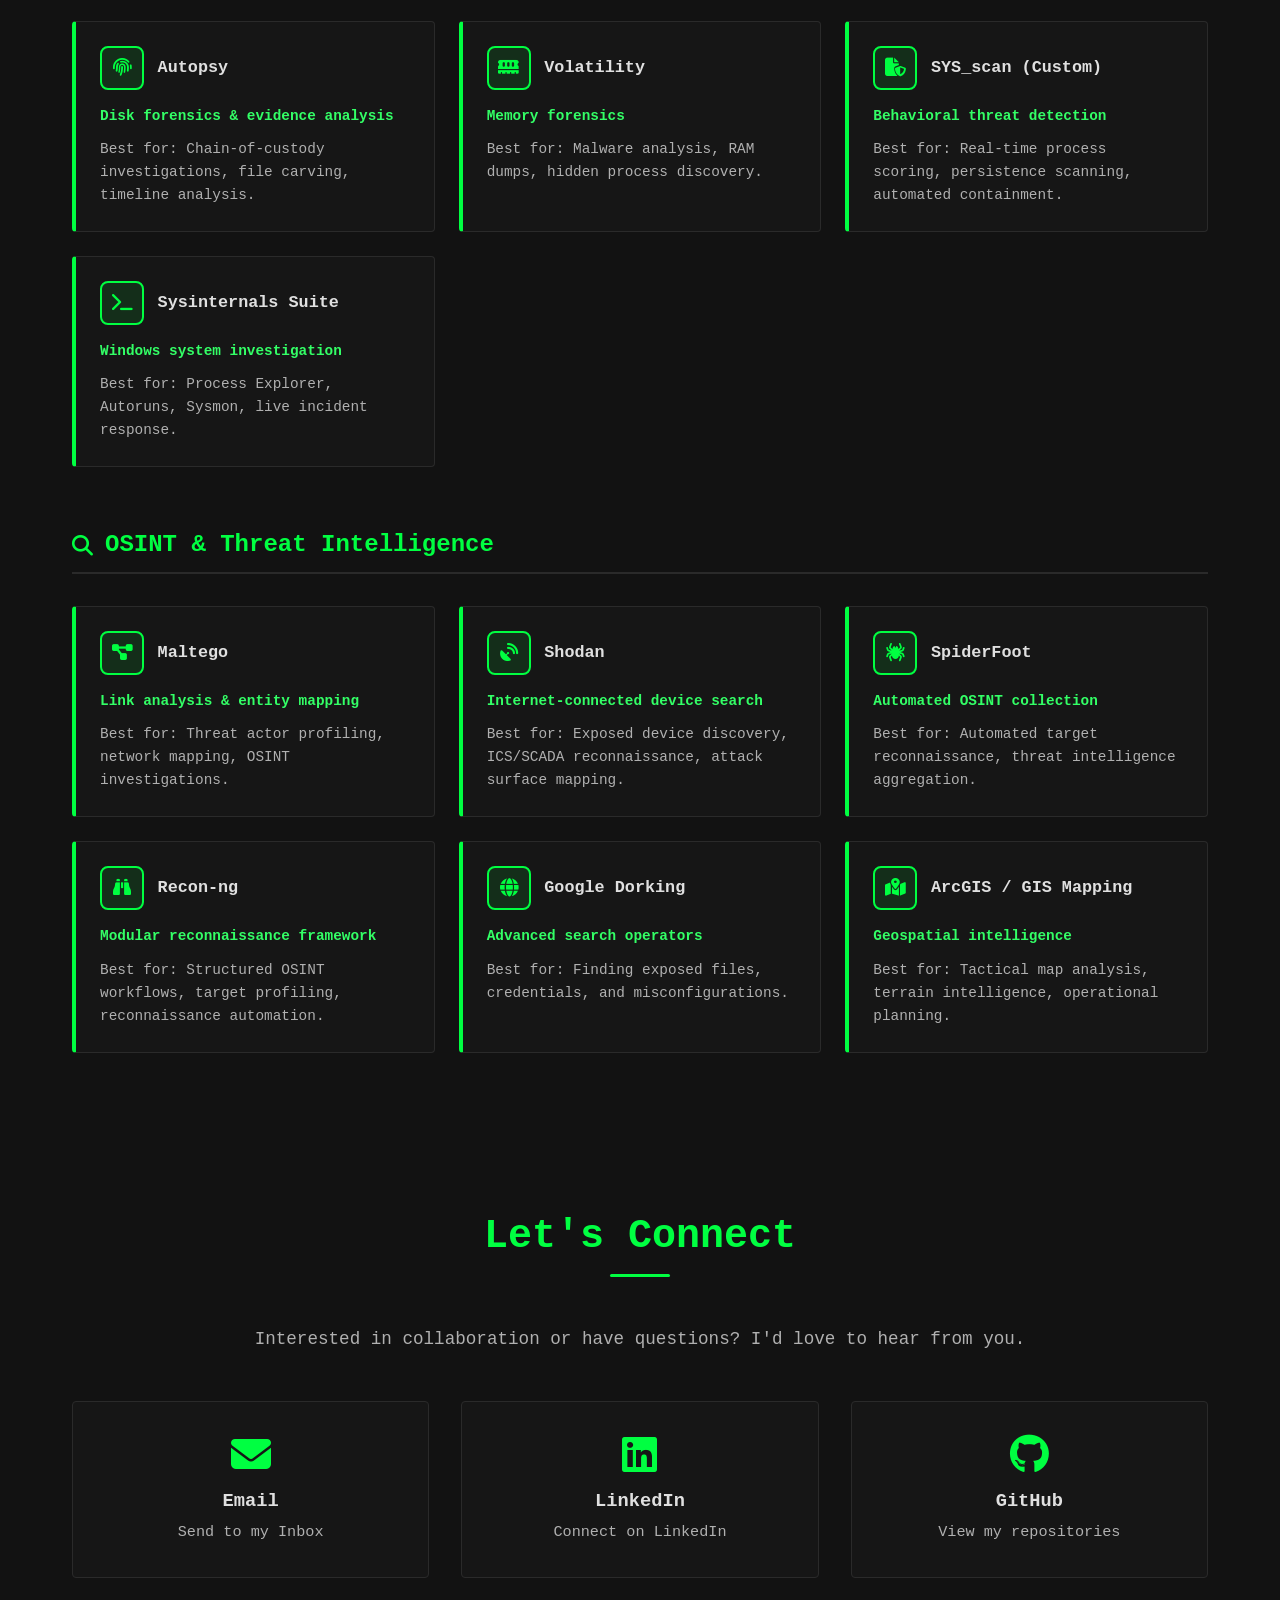
==== commit a1619fbc: "Add files via upload" ====
--- a/index.html
+++ b/index.html
@@ -4,6 +4,7 @@
     <meta charset="UTF-8">
     <meta name="viewport" content="width=device-width, initial-scale=1.0">
     <title>Abdullahi Umar Faruk | Sy, Admin AI & Tech Practitioner</title>
+    <link rel="icon" type="image/png" href="profile.png">
     <link rel="stylesheet" href="style.css">
     <link rel="stylesheet" href="https://cdnjs.cloudflare.com/ajax/libs/font-awesome/6.4.0/css/all.min.css">
 </head>
@@ -22,6 +23,7 @@
                 <li><a href="#projects" class="nav-link">Projects</a></li>
                 <li><a href="#ai-automation" class="nav-link">AI & Automation</a></li>
                 <li><a href="#ai-tools" class="nav-link">AI Tools</a></li>
+                <li><a href="#cyber-tools" class="nav-link">Cyber Tools</a></li>
                 <li><a href="certificates.html" class="nav-link">Certificates</a></li>
                 <li><a href="#contact" class="nav-link">Contact</a></li>
                 <li><a href="cv.html" class="nav-link">CV</a></li>
@@ -190,16 +192,16 @@
                 <div class="timeline-item">
                     <div class="timeline-marker"></div>
                     <div class="timeline-content">
-                        <h3>Intelligence & Criminal Investigations Specialist</h3>
+                        <h3>Administrative Assistant, Intelligence & Investigation Operations</h3>
                         <p class="timeline-period">331 Artillery Regiment, Nigerian Army, Borno State | Jul 2024 – Jul 2026</p>
-                        <p>Served as a specialist in tactical intelligence, forensic investigations, and cyber defense, ensuring operational security and actionable intelligence for command staff.</p>
+                        <p>Served in a dual-capacity role combining administrative management with tactical intelligence, forensic investigations, and cyber defense operations for command staff.</p>
                         <p><strong>Core Responsibilities:</strong></p>
-                        <p><strong>Forensic Evidence Collection:</strong> Directed 40+ complex criminal investigations, securing physical and digital evidence from crime scenes to maintain a 100% chain-of-custody compliance record.</p>
+                        <p><strong>Administrative & Records Management:</strong> Managed unit correspondence, personnel files, and operational records, ensuring 100% compliance with military document classification and data protection policies.</p>
+                        <p><strong>Forensic Evidence Collection:</strong> Take part on 40+ complex criminal investigations, securing physical and digital evidences to maintain a 100% chain-of-custody compliance record.</p>
                         <p><strong>Tactical Intelligence & OSINT:</strong> Executed threat surveillance and OSINT tracking of hostile movements, delivering actionable intelligence briefs that directly mitigated operational risk for command staff.</p>
                         <p><strong>Counter-Espionage & Cyber Defense:</strong> Identified and neutralized espionage activities while actively monitoring, penetration testing, and hardening unit networks against external unauthorized intrusions.</p>
-                        <p><strong>Interrogations & Record Optimization:</strong> Conducted professional interviews and interrogations of suspects, logging detailed investigative reports and maintaining offender profiling records with zero data handling errors.</p>
-                        <p><strong>Executive Protection:</strong> Engineered close-protection operational plans for high-risk personnel, ensuring 100% mission safety across all assigned details.</p>
-                        <p style="margin-top: 1rem; color: var(--accent-light); font-weight: 600;">Key Expertise: Criminal Investigation • Tactical Intelligence • OSINT • Cyber Defense • Interrogation • Executive Protection</p>
+                        <p><strong>Interrogations & Executive Protection:</strong> Conducted professional interrogations of suspects and engineered close-protection operational plans for high-risk personnel, ensuring 100% mission safety.</p>
+                        <p style="margin-top: 1rem; color: var(--accent-light); font-weight: 600;">Key Expertise: Office Administration • Criminal Investigation • Tactical Intelligence • OSINT • Cyber Defense • Executive Protection</p>
                     </div>
                 </div>
 
@@ -207,9 +209,9 @@
                 <div class="timeline-item">
                     <div class="timeline-marker"></div>
                     <div class="timeline-content">
-                        <h3>Administrative Assistant & Garrison Specialist</h3>
-                        <p class="timeline-period">32 Artillery Brigade, Nigerian Army Ondo State | Jul 2016 – Jul 2024</p>
-                        <p>Delivered comprehensive administrative, HR, and operational support, streamlining workflows and managing sensitive personnel data over an 8-year period.</p>
+                        <h3>Administrative Assistant & Garrison Operations</h3>
+                        <p class="timeline-period">32 Artillery Brigade, Nigerian Army, Ondo State | Jul 2016 – Jul 2024</p>
+                        <p>Delivered comprehensive administrative, HR, and garrison operational support, streamlining workflows and managing sensitive personnel data over an 8-year period.</p>
                         <p><strong>Core Responsibilities:</strong></p>
                         <p><strong>Administrative Workflow Optimization:</strong> Streamlined unit HR database systems, reducing document retrieval times by 40% through standardized indexing and digital archival methods.</p>
                         <p><strong>Personnel Data Security:</strong> Managed confidential personnel archives, ensuring 100% compliance with data protection policies and military document classification rules.</p>
@@ -757,7 +759,185 @@
             </div>
         </div>
     </section>
-
+    <!-- Cybersecurity Tools Arsenal Section -->
+    <section id="cyber-tools" class="ai-tools">
+        <div class="container">
+            <h2>Cybersecurity Tools Arsenal</h2>
+            <p class="section-subtitle">The hands-on tools I use daily for offensive security, forensics, OSINT, and network defense.</p>
+
+            <!-- Offensive Security Tools -->
+            <div class="ai-tool-category">
+                <h3 class="ai-category-title"><i class="fas fa-user-secret"></i> Offensive Security & Penetration Testing</h3>
+                <div class="ai-tools-grid">
+                    <div class="ai-tool-card">
+                        <div class="ai-tool-header">
+                            <div class="ai-tool-icon"><i class="fas fa-dragon"></i></div>
+                            <h4>Kali Linux</h4>
+                        </div>
+                        <p class="ai-tool-specialty">Penetration testing OS</p>
+                        <p class="ai-tool-best">Best for: Full offensive security toolkit, exploit development, and red team engagements.</p>
+                    </div>
+                    <div class="ai-tool-card">
+                        <div class="ai-tool-header">
+                            <div class="ai-tool-icon"><i class="fas fa-bomb"></i></div>
+                            <h4>Metasploit Framework</h4>
+                        </div>
+                        <p class="ai-tool-specialty">Exploit development & delivery</p>
+                        <p class="ai-tool-best">Best for: Payload generation, vulnerability exploitation, post-exploitation modules.</p>
+                    </div>
+                    <div class="ai-tool-card">
+                        <div class="ai-tool-header">
+                            <div class="ai-tool-icon"><i class="fas fa-spider"></i></div>
+                            <h4>Burp Suite</h4>
+                        </div>
+                        <p class="ai-tool-specialty">Web application security testing</p>
+                        <p class="ai-tool-best">Best for: Web app pentesting, proxy interception, vulnerability scanning.</p>
+                    </div>
+                    <div class="ai-tool-card">
+                        <div class="ai-tool-header">
+                            <div class="ai-tool-icon"><i class="fas fa-bolt"></i></div>
+                            <h4>Hydra</h4>
+                        </div>
+                        <p class="ai-tool-specialty">Password cracking & credential attacks</p>
+                        <p class="ai-tool-best">Best for: Brute-force testing, credential audits, red team password attacks.</p>
+                    </div>
+                </div>
+            </div>
+
+            <!-- Network & Traffic Analysis -->
+            <div class="ai-tool-category">
+                <h3 class="ai-category-title"><i class="fas fa-network-wired"></i> Network Analysis & Traffic Monitoring</h3>
+                <div class="ai-tools-grid">
+                    <div class="ai-tool-card">
+                        <div class="ai-tool-header">
+                            <div class="ai-tool-icon"><i class="fas fa-water"></i></div>
+                            <h4>Wireshark</h4>
+                        </div>
+                        <p class="ai-tool-specialty">Packet capture & protocol analysis</p>
+                        <p class="ai-tool-best">Best for: Live traffic inspection, incident triage, protocol reverse-engineering.</p>
+                    </div>
+                    <div class="ai-tool-card">
+                        <div class="ai-tool-header">
+                            <div class="ai-tool-icon"><i class="fas fa-radar"></i></div>
+                            <h4>Nmap</h4>
+                        </div>
+                        <p class="ai-tool-specialty">Network discovery & port scanning</p>
+                        <p class="ai-tool-best">Best for: Host discovery, service enumeration, network mapping.</p>
+                    </div>
+                    <div class="ai-tool-card">
+                        <div class="ai-tool-header">
+                            <div class="ai-tool-icon"><i class="fas fa-shield-virus"></i></div>
+                            <h4>Snort</h4>
+                        </div>
+                        <p class="ai-tool-specialty">Intrusion detection & prevention</p>
+                        <p class="ai-tool-best">Best for: IDS/IPS rule writing, real-time threat detection, network defense.</p>
+                    </div>
+                    <div class="ai-tool-card">
+                        <div class="ai-tool-header">
+                            <div class="ai-tool-icon"><i class="fas fa-lock"></i></div>
+                            <h4>Wireshark + TLS Decrypt</h4>
+                        </div>
+                        <p class="ai-tool-specialty">Encrypted traffic inspection</p>
+                        <p class="ai-tool-best">Best for: Analysing TLS/SSL traffic, forensics on encrypted sessions.</p>
+                    </div>
+                </div>
+            </div>
+
+            <!-- Digital Forensics & Incident Response -->
+            <div class="ai-tool-category">
+                <h3 class="ai-category-title"><i class="fas fa-microscope"></i> Digital Forensics & Incident Response</h3>
+                <div class="ai-tools-grid">
+                    <div class="ai-tool-card">
+                        <div class="ai-tool-header">
+                            <div class="ai-tool-icon"><i class="fas fa-fingerprint"></i></div>
+                            <h4>Autopsy</h4>
+                        </div>
+                        <p class="ai-tool-specialty">Disk forensics & evidence analysis</p>
+                        <p class="ai-tool-best">Best for: Chain-of-custody investigations, file carving, timeline analysis.</p>
+                    </div>
+                    <div class="ai-tool-card">
+                        <div class="ai-tool-header">
+                            <div class="ai-tool-icon"><i class="fas fa-memory"></i></div>
+                            <h4>Volatility</h4>
+                        </div>
+                        <p class="ai-tool-specialty">Memory forensics</p>
+                        <p class="ai-tool-best">Best for: Malware analysis, RAM dumps, hidden process discovery.</p>
+                    </div>
+                    <div class="ai-tool-card">
+                        <div class="ai-tool-header">
+                            <div class="ai-tool-icon"><i class="fas fa-file-shield"></i></div>
+                            <h4>SYS_scan (Custom)</h4>
+                        </div>
+                        <p class="ai-tool-specialty">Behavioral threat detection</p>
+                        <p class="ai-tool-best">Best for: Real-time process scoring, persistence scanning, automated containment.</p>
+                    </div>
+                    <div class="ai-tool-card">
+                        <div class="ai-tool-header">
+                            <div class="ai-tool-icon"><i class="fas fa-terminal"></i></div>
+                            <h4>Sysinternals Suite</h4>
+                        </div>
+                        <p class="ai-tool-specialty">Windows system investigation</p>
+                        <p class="ai-tool-best">Best for: Process Explorer, Autoruns, Sysmon, live incident response.</p>
+                    </div>
+                </div>
+            </div>
+
+            <!-- OSINT & Threat Intelligence -->
+            <div class="ai-tool-category">
+                <h3 class="ai-category-title"><i class="fas fa-search"></i> OSINT & Threat Intelligence</h3>
+                <div class="ai-tools-grid">
+                    <div class="ai-tool-card">
+                        <div class="ai-tool-header">
+                            <div class="ai-tool-icon"><i class="fas fa-project-diagram"></i></div>
+                            <h4>Maltego</h4>
+                        </div>
+                        <p class="ai-tool-specialty">Link analysis & entity mapping</p>
+                        <p class="ai-tool-best">Best for: Threat actor profiling, network mapping, OSINT investigations.</p>
+                    </div>
+                    <div class="ai-tool-card">
+                        <div class="ai-tool-header">
+                            <div class="ai-tool-icon"><i class="fas fa-satellite-dish"></i></div>
+                            <h4>Shodan</h4>
+                        </div>
+                        <p class="ai-tool-specialty">Internet-connected device search</p>
+                        <p class="ai-tool-best">Best for: Exposed device discovery, ICS/SCADA reconnaissance, attack surface mapping.</p>
+                    </div>
+                    <div class="ai-tool-card">
+                        <div class="ai-tool-header">
+                            <div class="ai-tool-icon"><i class="fas fa-spider"></i></div>
+                            <h4>SpiderFoot</h4>
+                        </div>
+                        <p class="ai-tool-specialty">Automated OSINT collection</p>
+                        <p class="ai-tool-best">Best for: Automated target reconnaissance, threat intelligence aggregation.</p>
+                    </div>
+                    <div class="ai-tool-card">
+                        <div class="ai-tool-header">
+                            <div class="ai-tool-icon"><i class="fas fa-binoculars"></i></div>
+                            <h4>Recon-ng</h4>
+                        </div>
+                        <p class="ai-tool-specialty">Modular reconnaissance framework</p>
+                        <p class="ai-tool-best">Best for: Structured OSINT workflows, target profiling, reconnaissance automation.</p>
+                    </div>
+                    <div class="ai-tool-card">
+                        <div class="ai-tool-header">
+                            <div class="ai-tool-icon"><i class="fas fa-globe"></i></div>
+                            <h4>Google Dorking</h4>
+                        </div>
+                        <p class="ai-tool-specialty">Advanced search operators</p>
+                        <p class="ai-tool-best">Best for: Finding exposed files, credentials, and misconfigurations.</p>
+                    </div>
+                    <div class="ai-tool-card">
+                        <div class="ai-tool-header">
+                            <div class="ai-tool-icon"><i class="fas fa-map-marked-alt"></i></div>
+                            <h4>ArcGIS / GIS Mapping</h4>
+                        </div>
+                        <p class="ai-tool-specialty">Geospatial intelligence</p>
+                        <p class="ai-tool-best">Best for: Tactical map analysis, terrain intelligence, operational planning.</p>
+                    </div>
+                </div>
+            </div>
+        </div>
+    </section>
     <!-- Contact Section -->
     <section id="contact" class="contact">
         <div class="container">
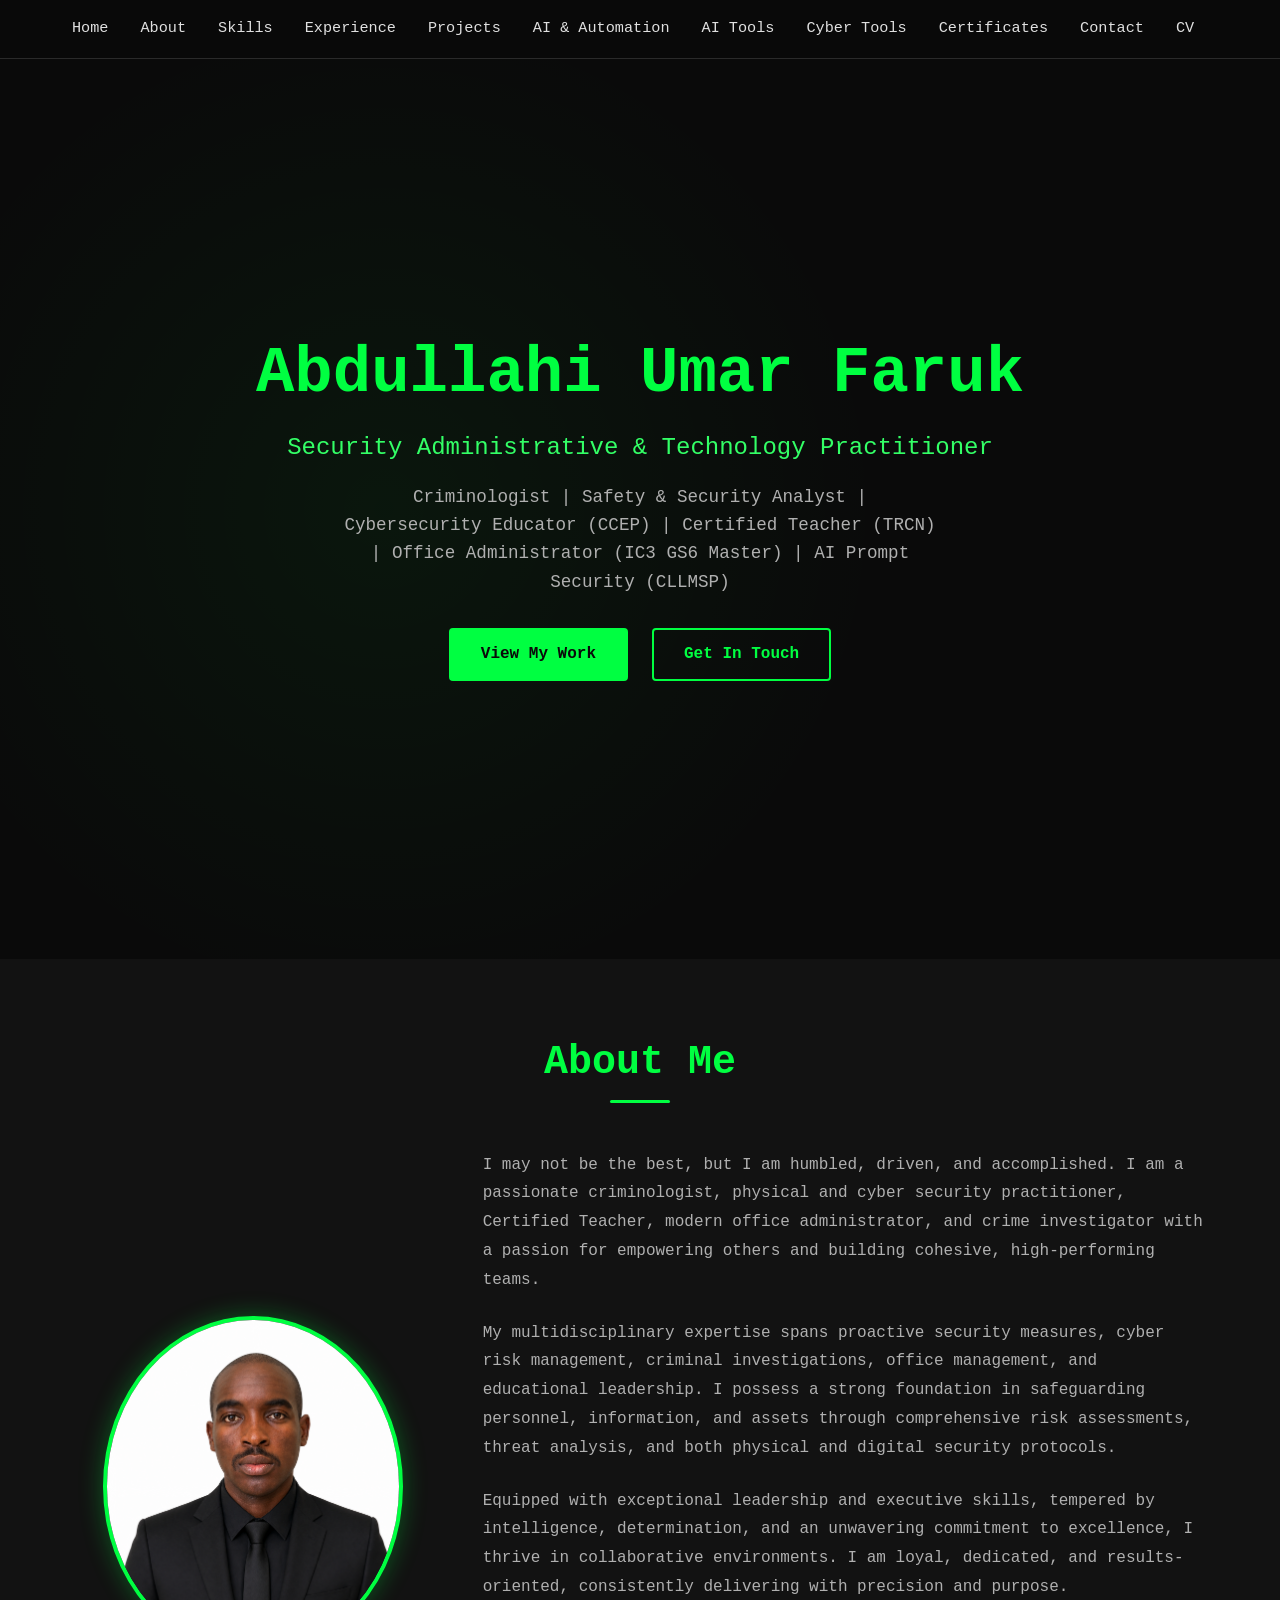
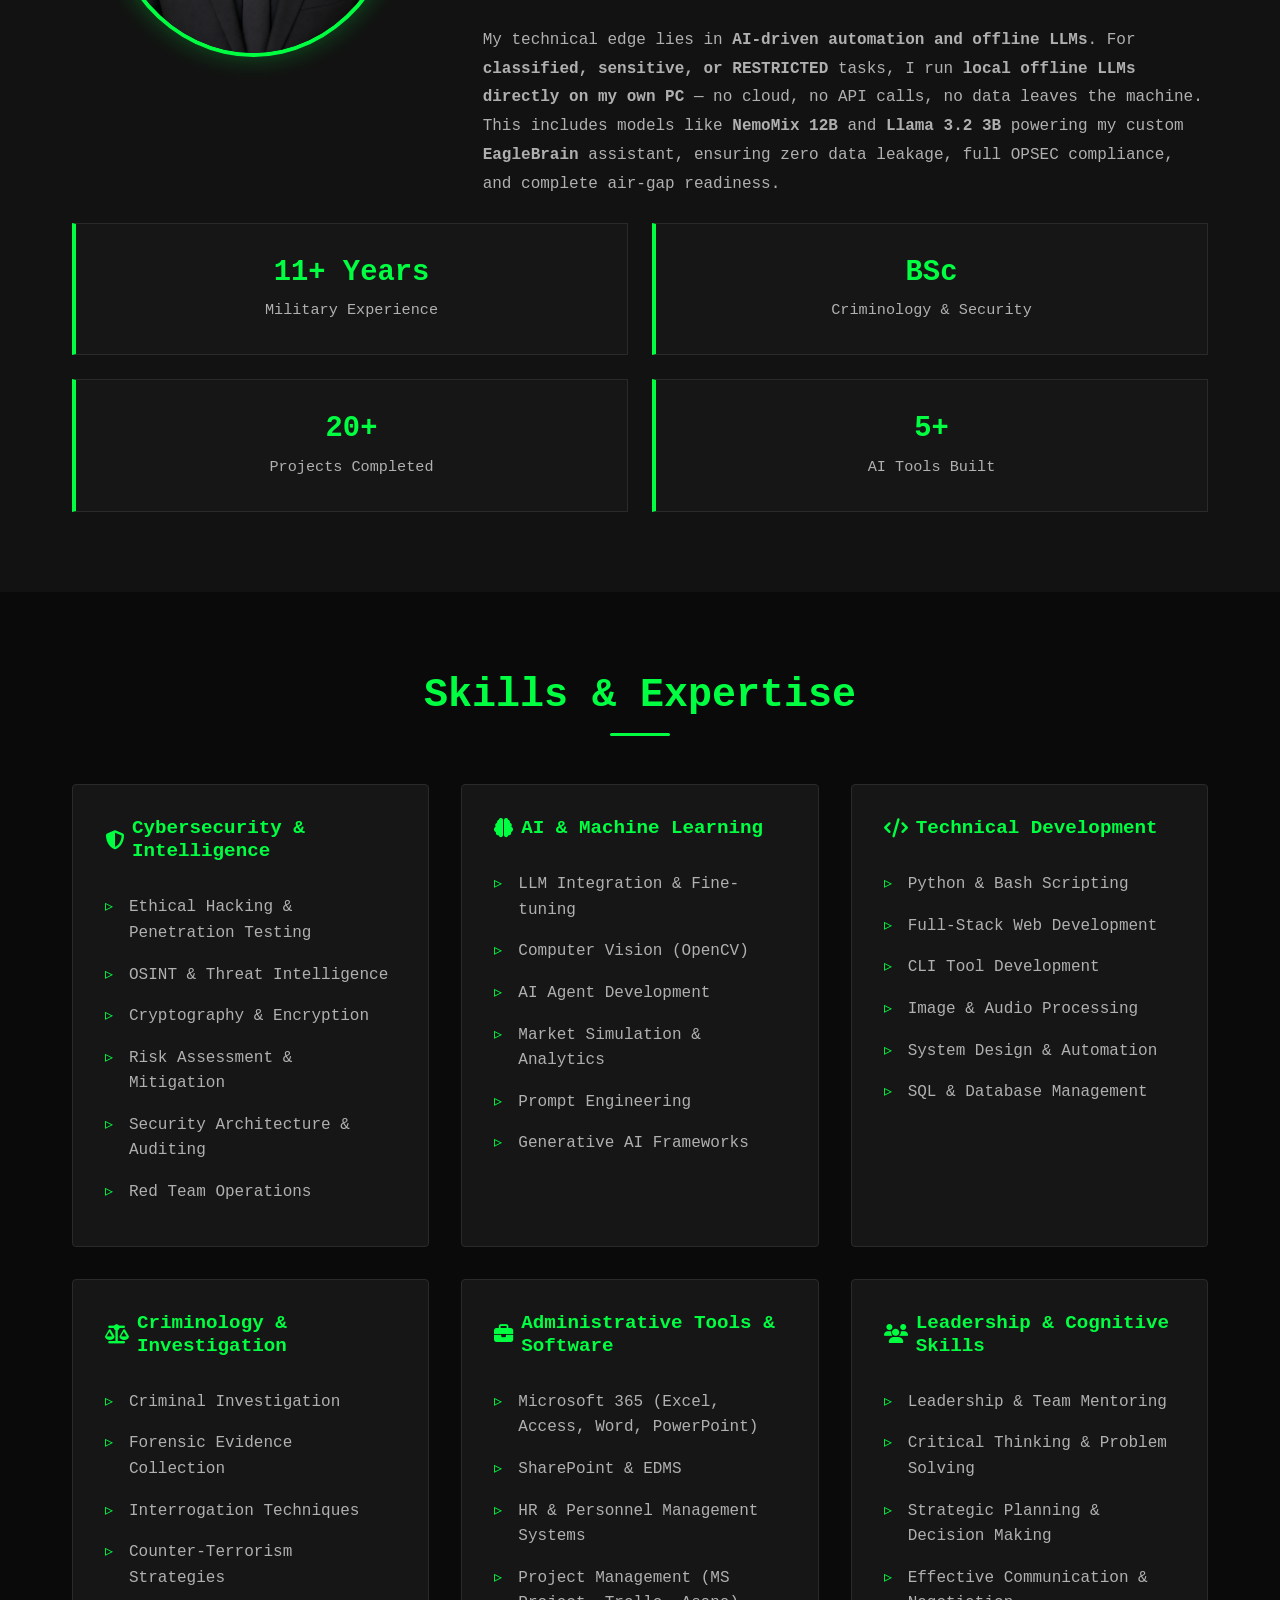
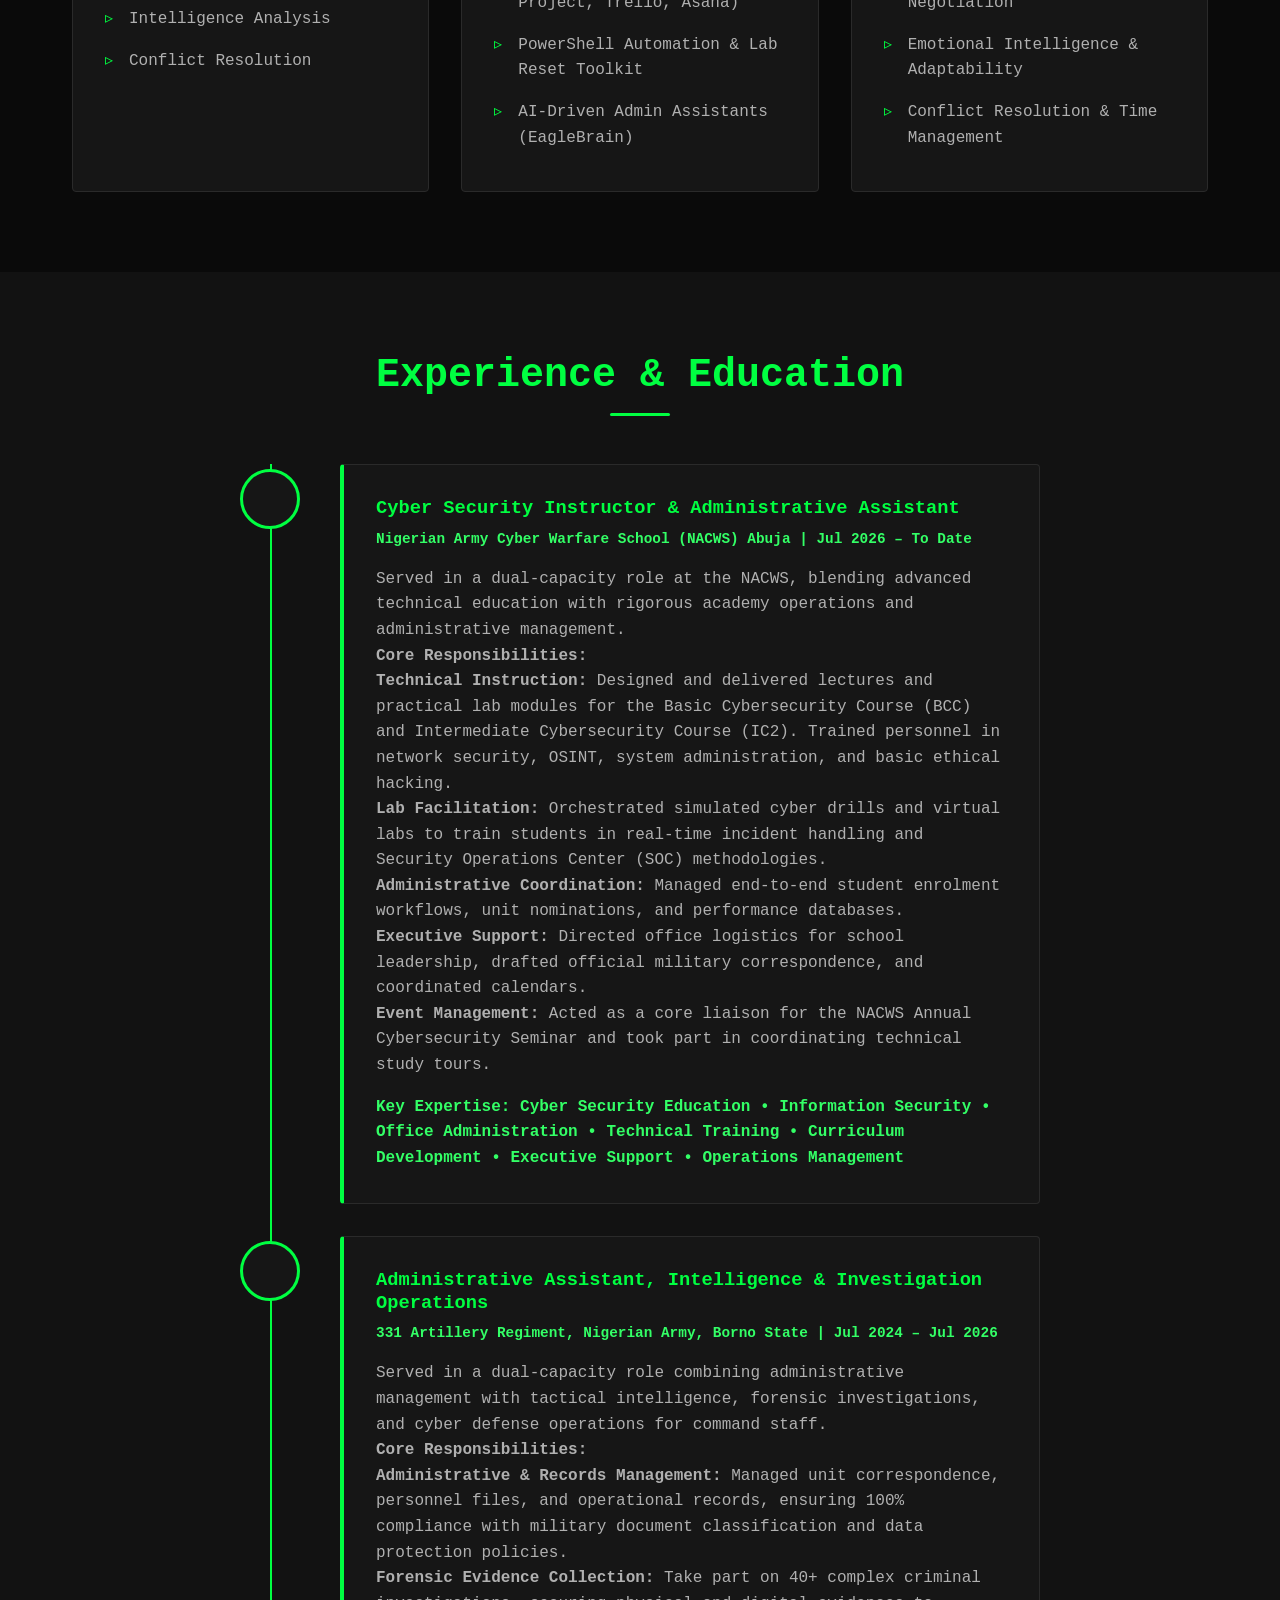
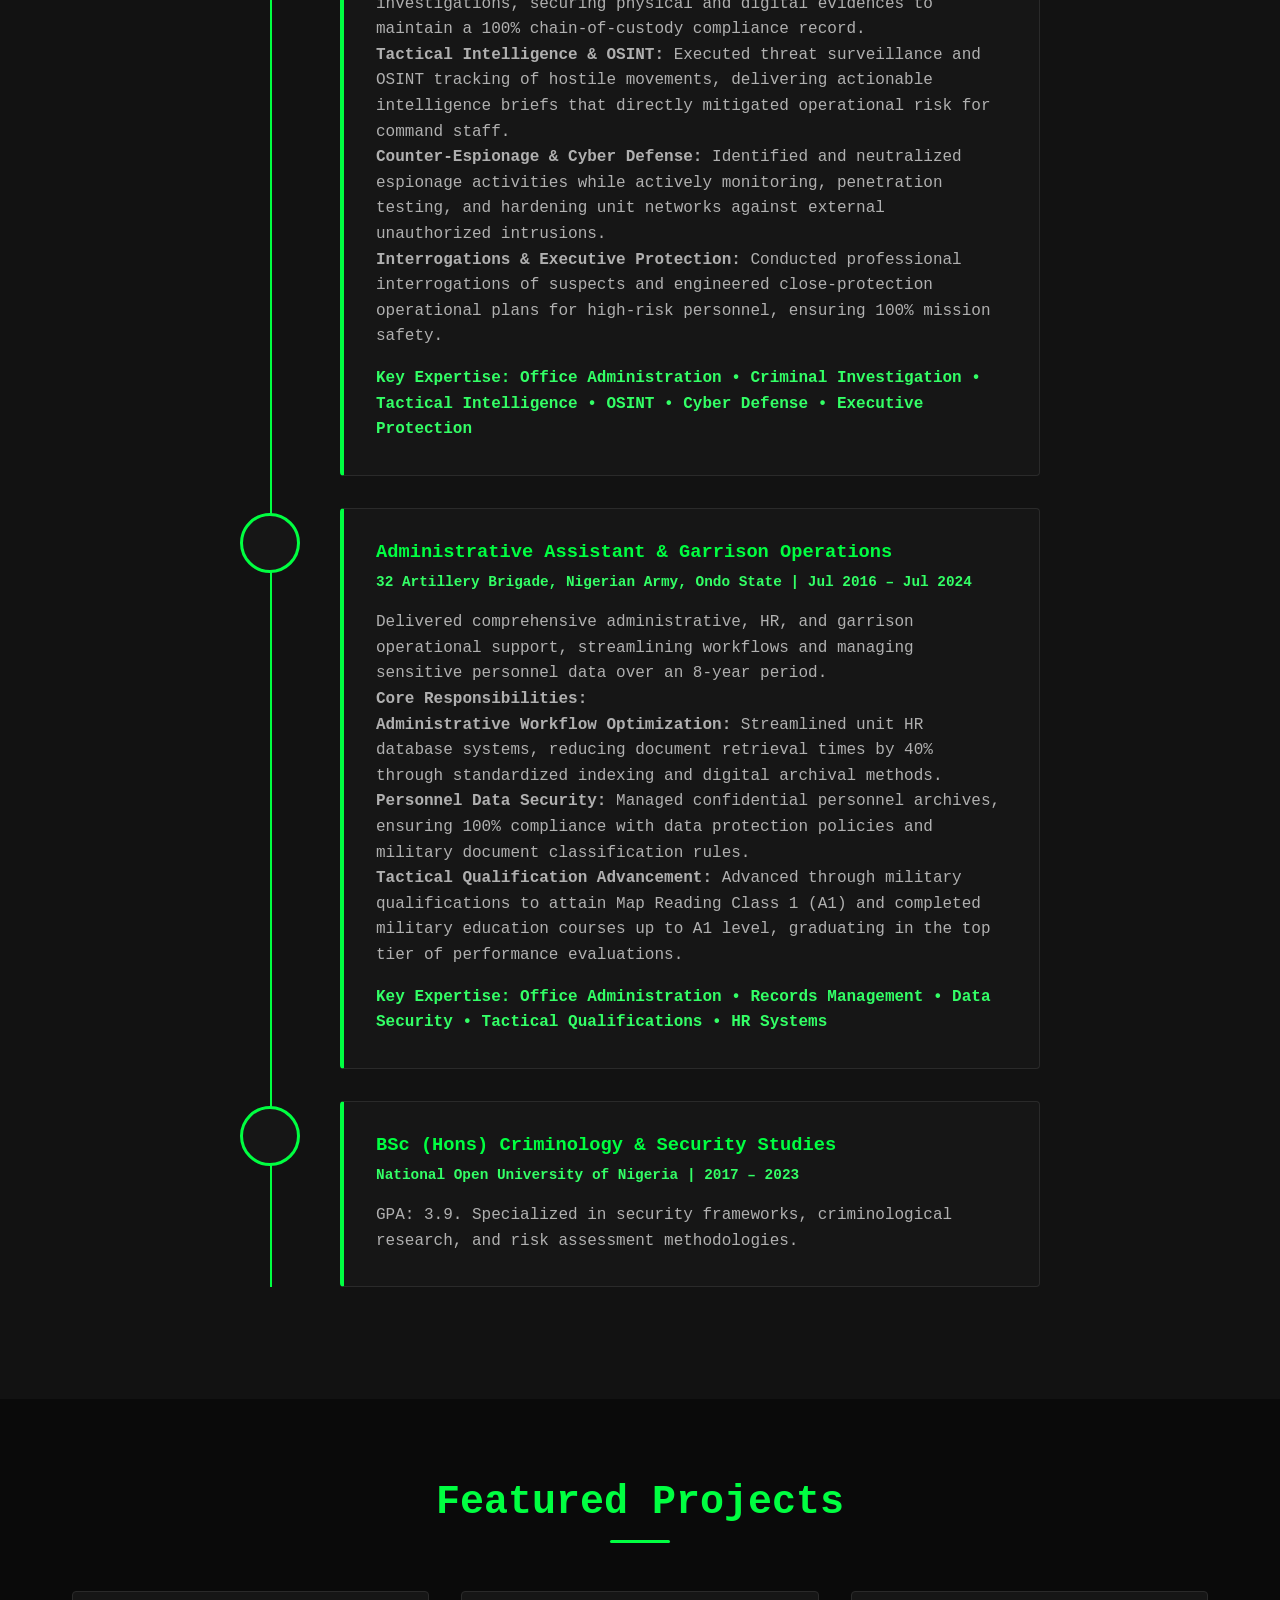
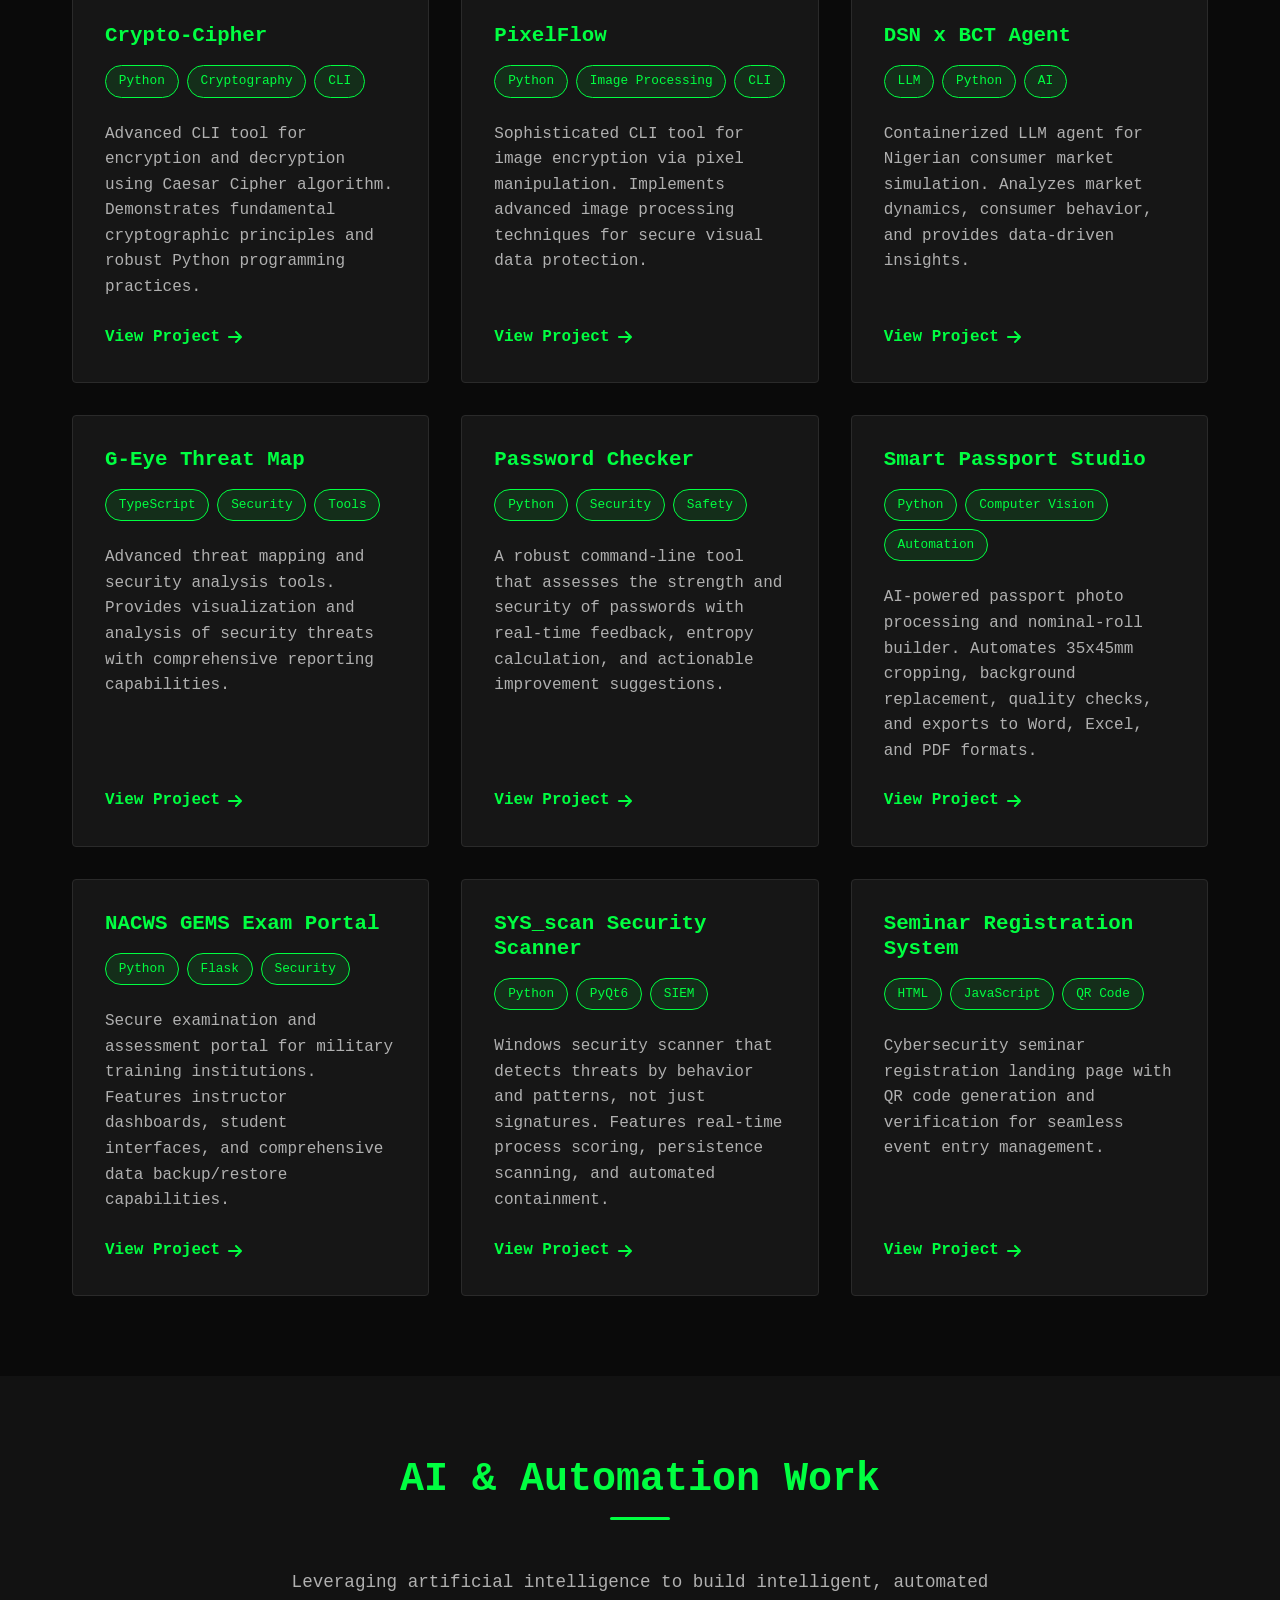
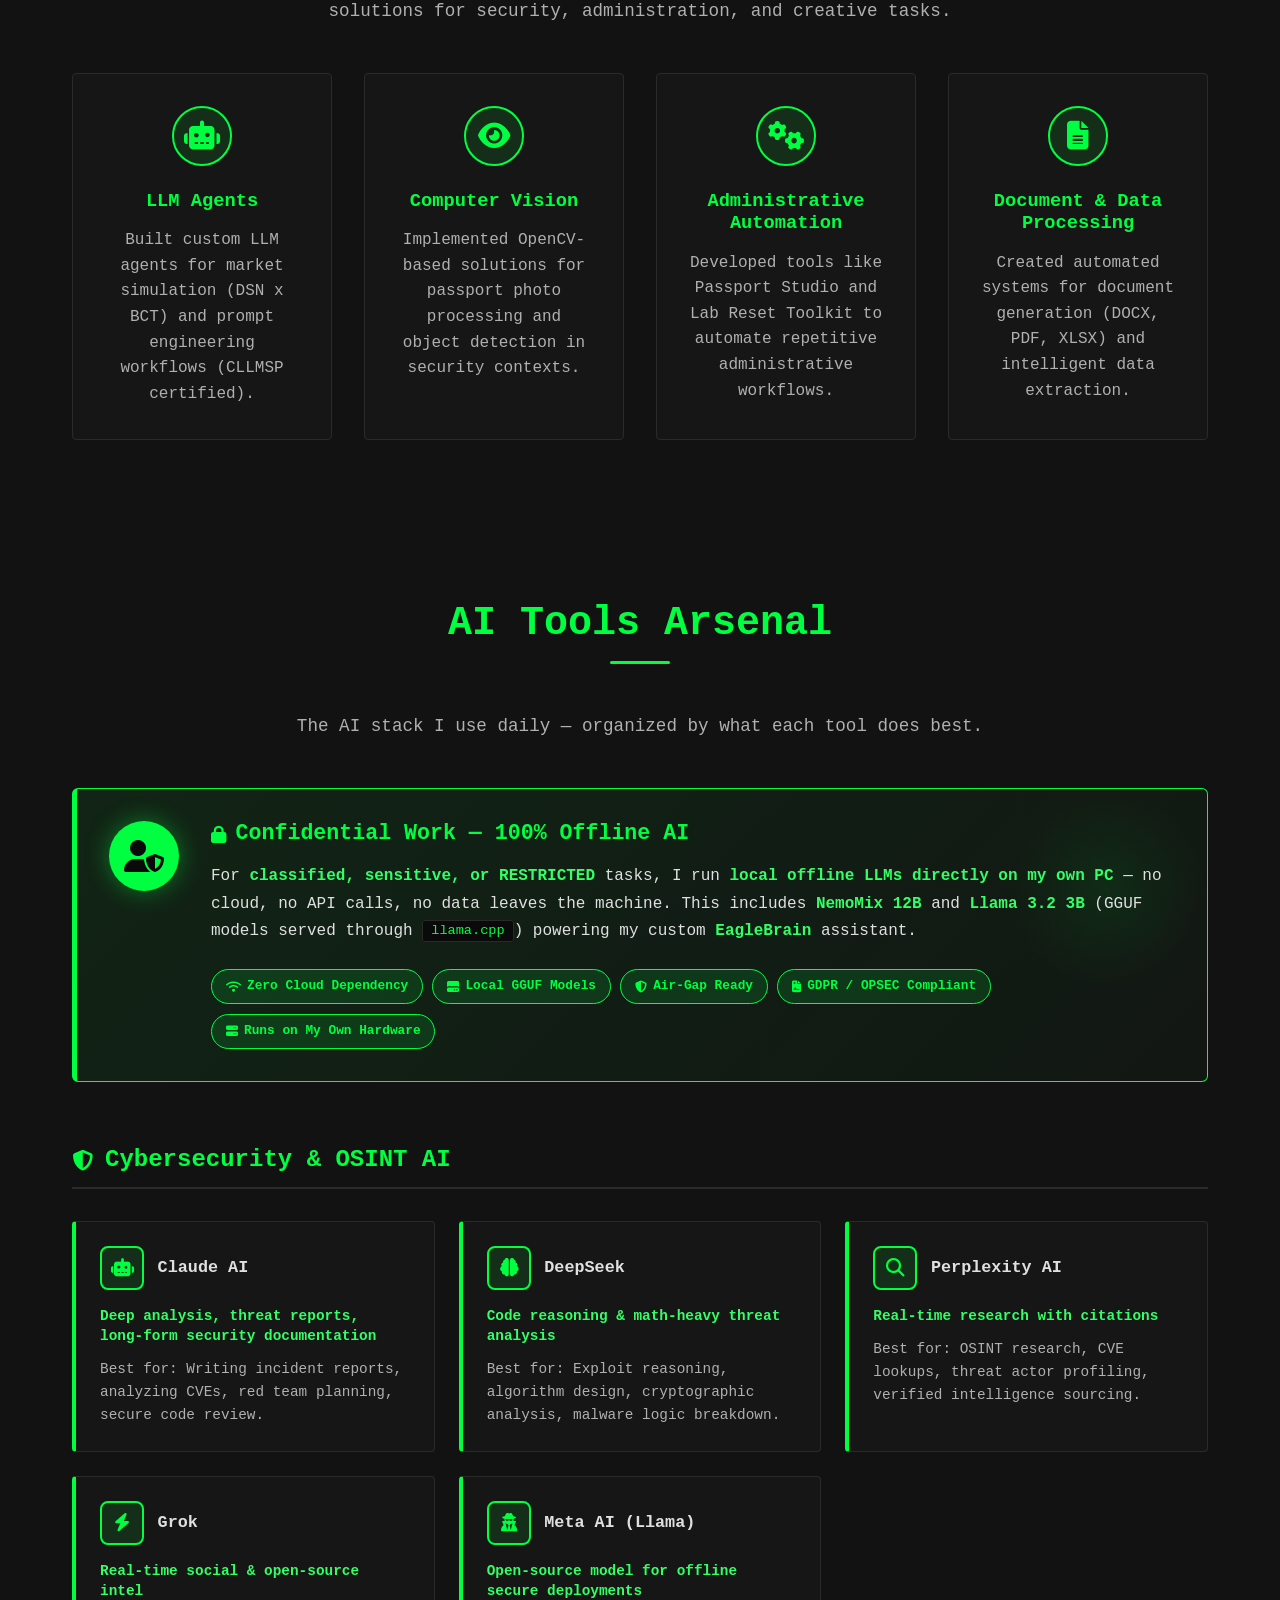
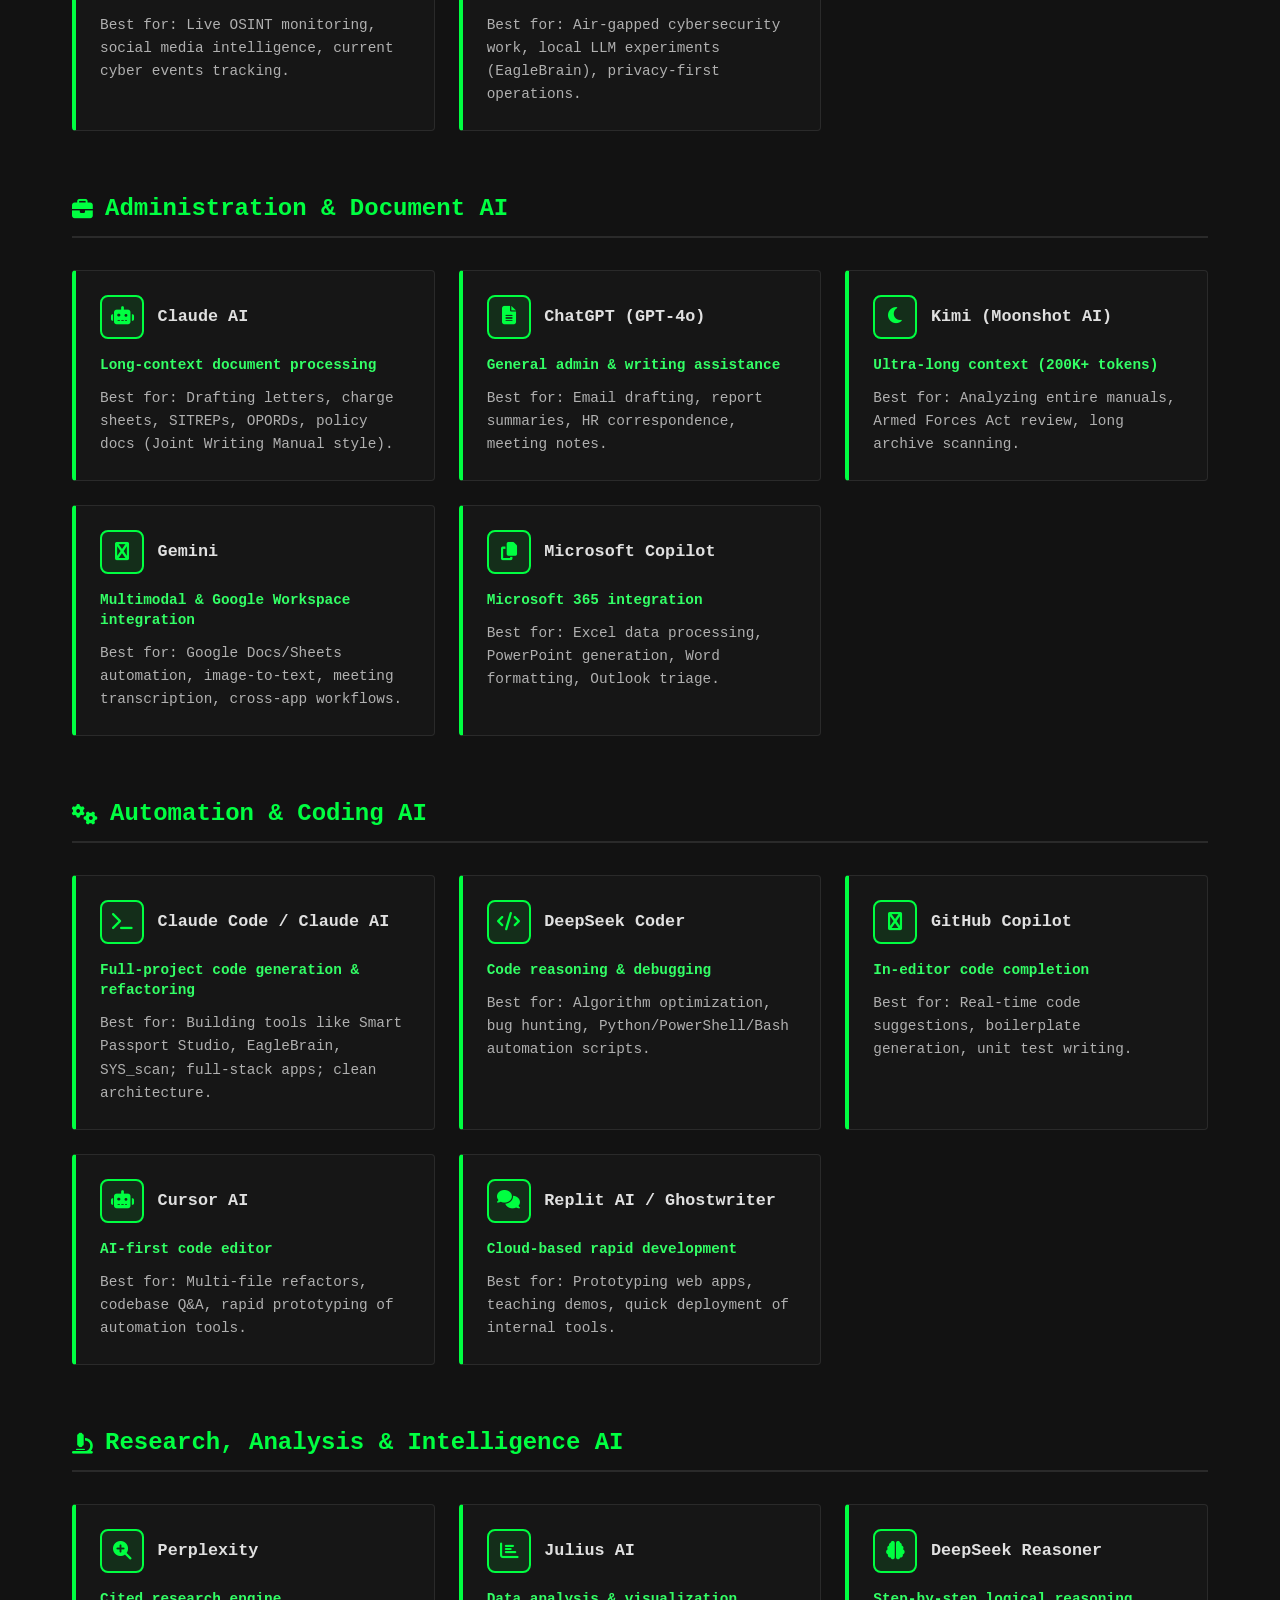
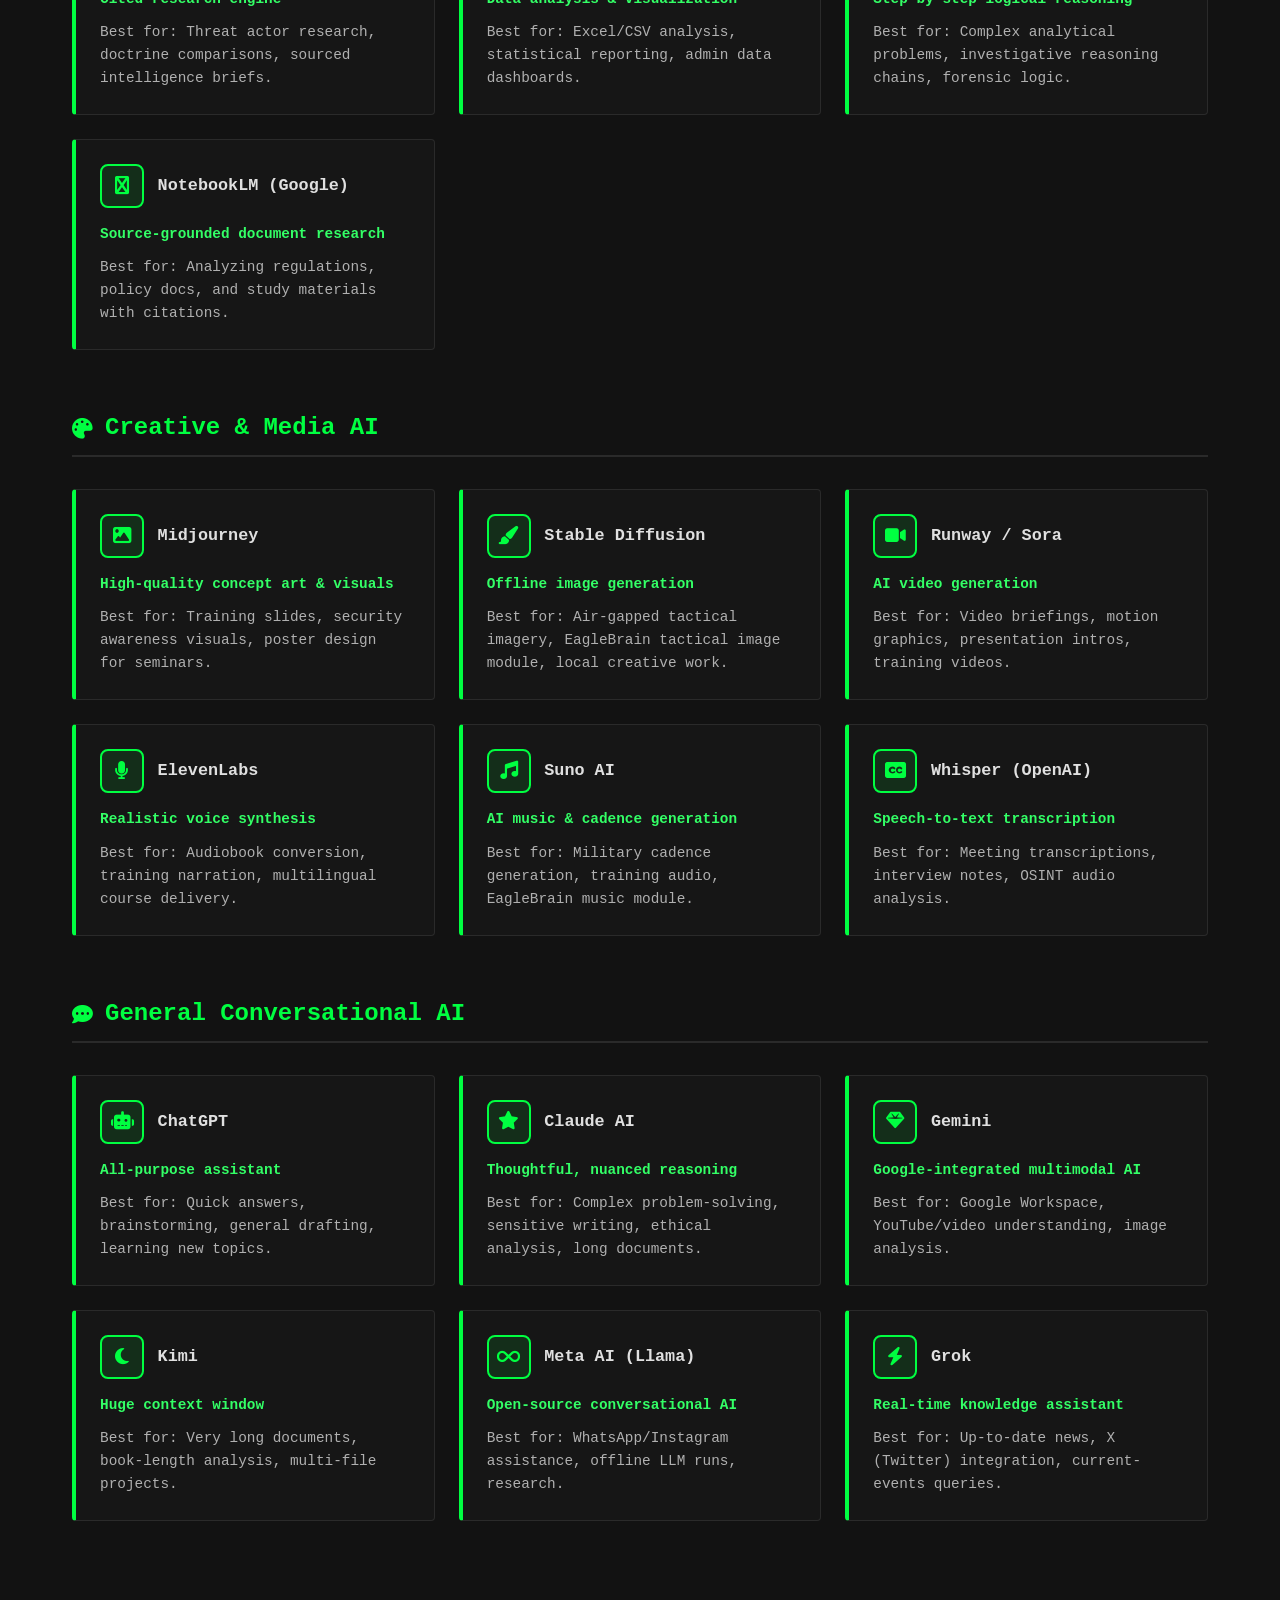
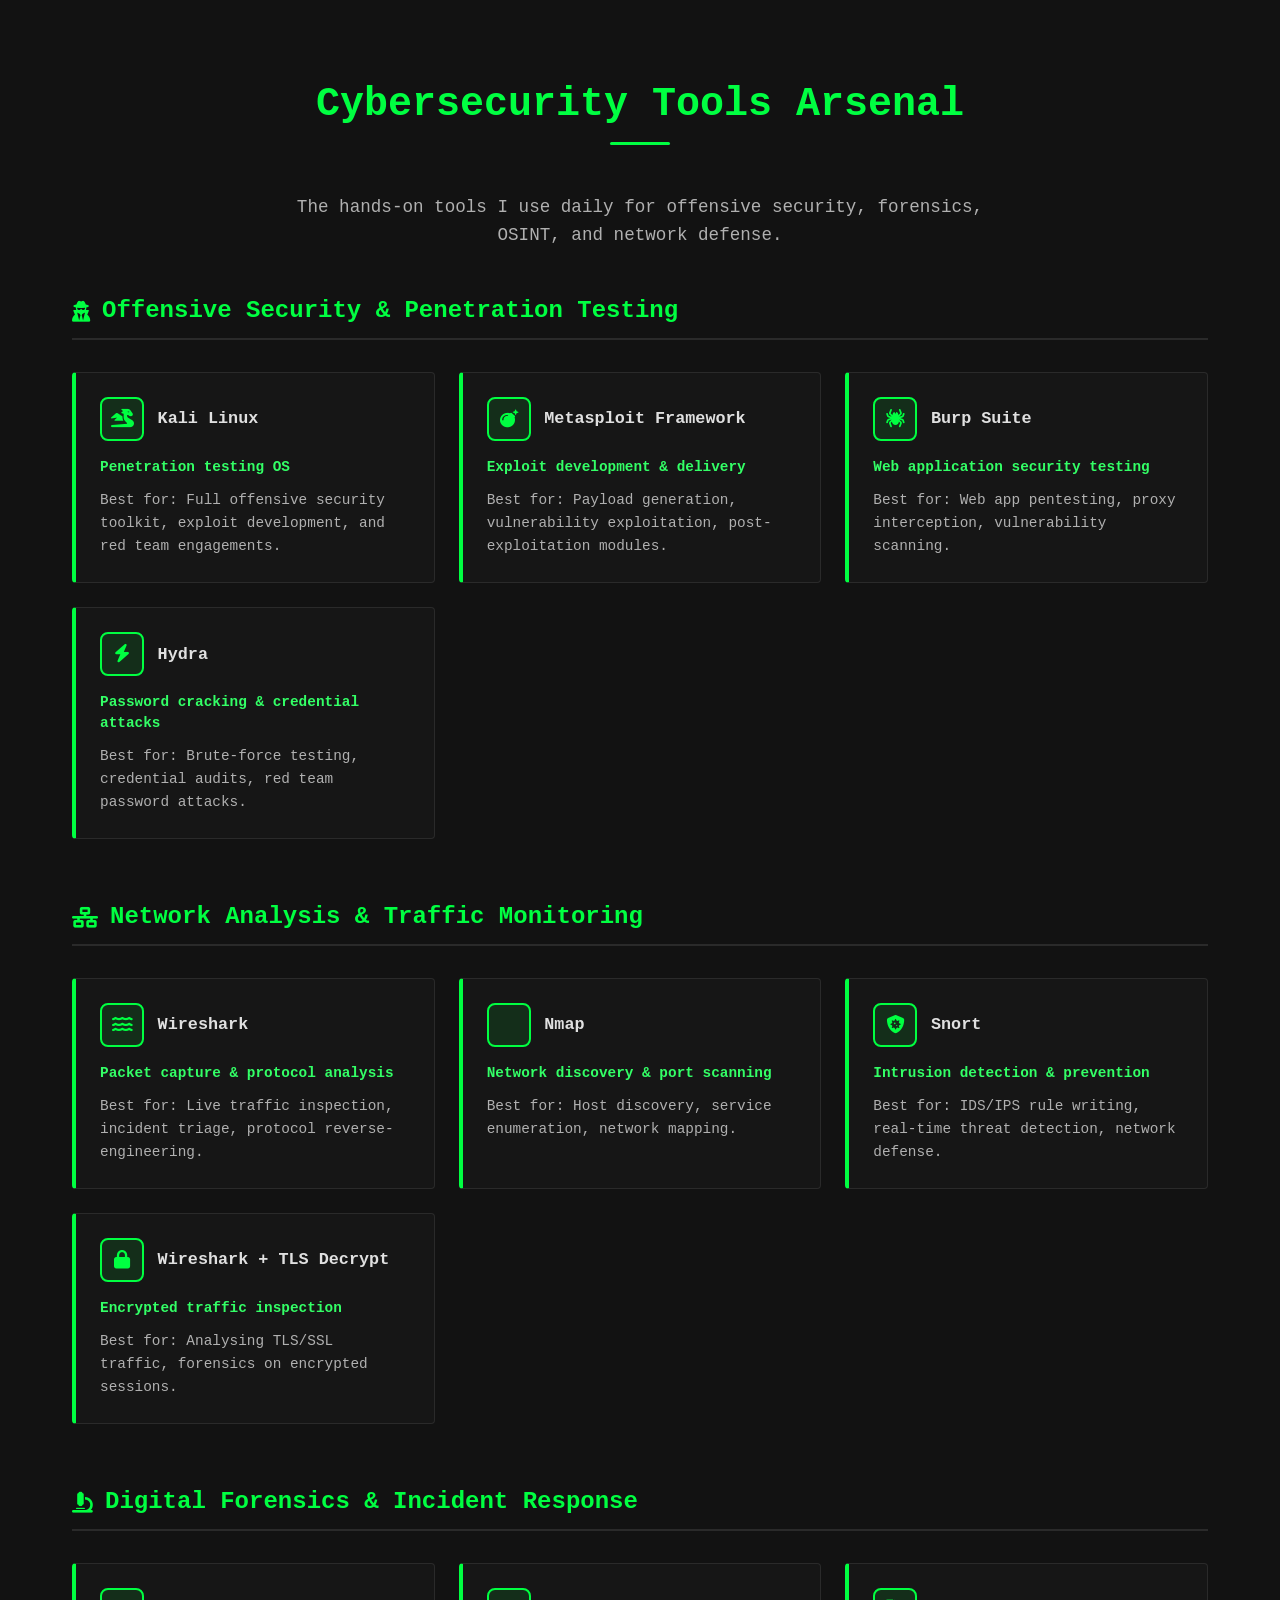
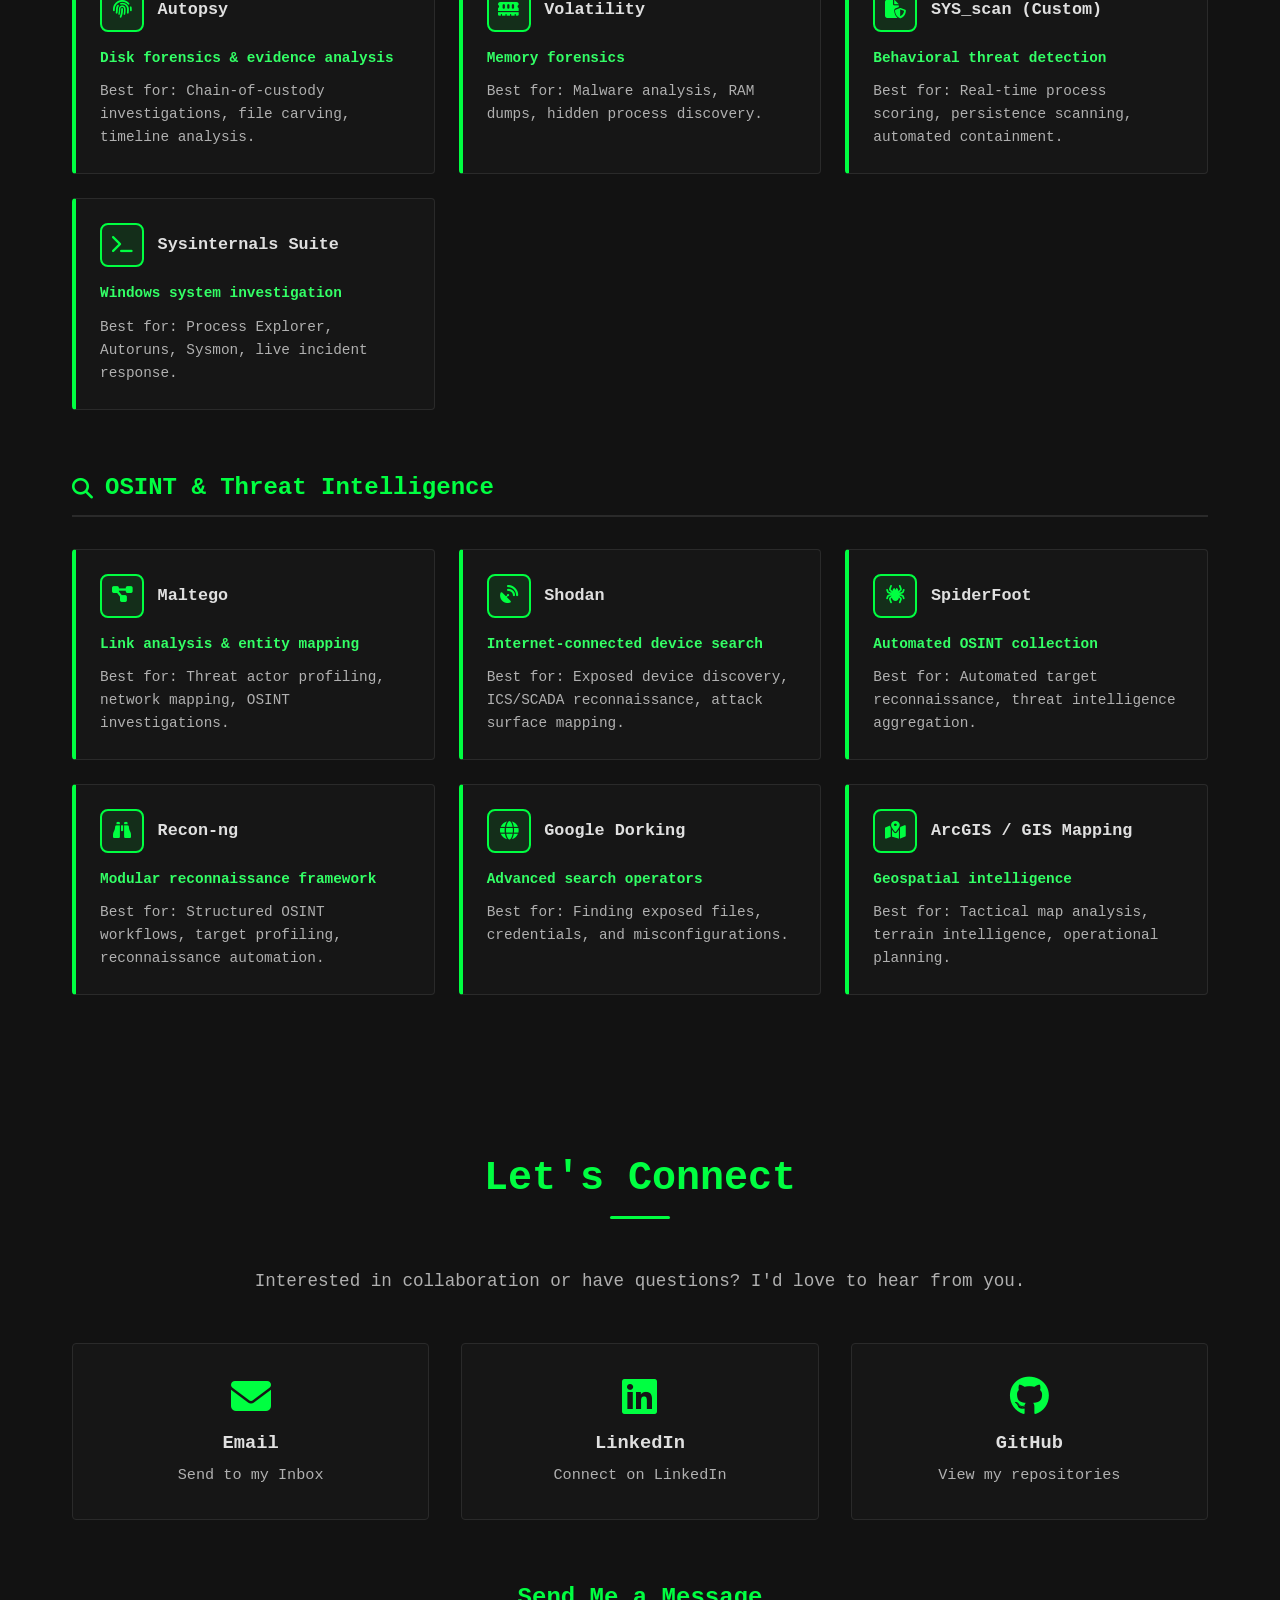
==== commit 910c1128: "Update index.html" ====
--- a/index.html
+++ b/index.html
@@ -12,9 +12,6 @@
     <!-- Navigation -->
     <nav class="navbar">
         <div class="container">
-            <div class="nav-brand">
-                <h2>AUF</h2>
-            </div>
             <ul class="nav-menu">
                 <li><a href="#home" class="nav-link">Home</a></li>
                 <li><a href="#about" class="nav-link">About</a></li>
